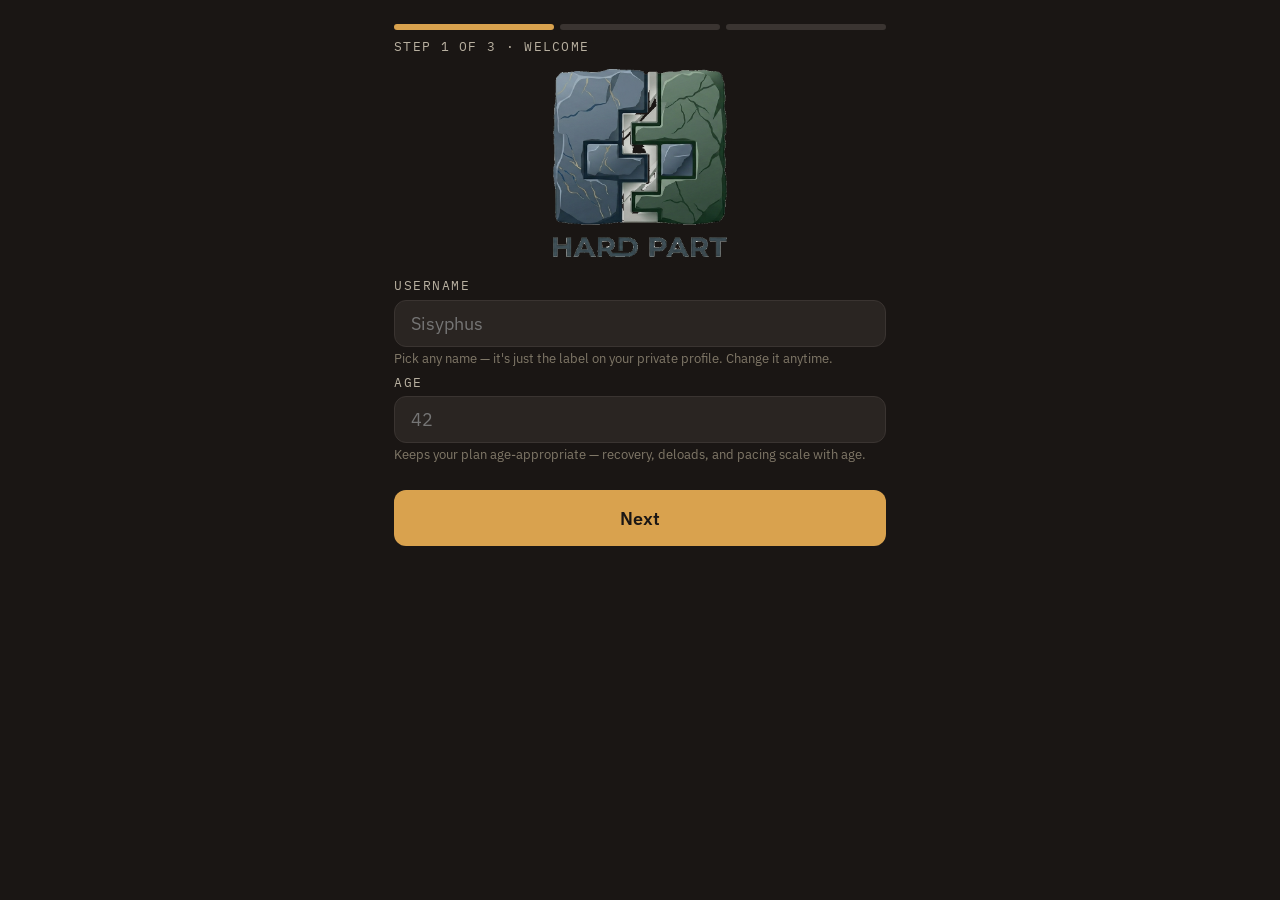
==== index.html @ 7af123f0 "Refactor to modules, rebrand to The Hard Part, zero-scroll setup REFACTOR: split the monolithic inde" ====
<!DOCTYPE html>
<html lang="en">
<head>
<meta charset="utf-8">
<meta name="viewport" content="width=device-width, initial-scale=1, viewport-fit=cover">
<meta name="theme-color" content="#1A1614">
<meta name="color-scheme" content="dark">
<title>The Hard Part</title>
<link rel="icon" href="icon.png">
<link rel="apple-touch-icon" href="icon.png">
<link rel="manifest" href="./manifest.json">
<link rel="preconnect" href="https://fonts.googleapis.com">
<link rel="preconnect" href="https://fonts.gstatic.com" crossorigin>
<link href="https://fonts.googleapis.com/css2?family=Fraunces:opsz,wght@9..144,400;9..144,700;9..144,900&family=IBM+Plex+Sans:wght@400;500;600;700&family=IBM+Plex+Mono:wght@400;500&display=swap" rel="stylesheet">
<link rel="stylesheet" href="css/base.css">
<link rel="stylesheet" href="css/components.css">
<link rel="stylesheet" href="css/figures.css">
<link rel="stylesheet" href="css/screens.css">
</head>
<body>

<div id="app">
  <!-- screens render here -->
</div>
<div id="toast" class="toast"></div>

<!-- App modules — loaded in dependency order (classic scripts share one global scope). -->
<script src="js/sprite.js"></script>
<script src="js/config.js"></script>
<script src="js/state.js"></script>
<script src="js/program.js"></script>
<script src="js/engine.js"></script>
<script src="js/storage.js"></script>
<script src="js/util.js"></script>
<script src="js/ui.js"></script>
<script src="js/screens.js"></script>
<script src="js/init.js"></script>

</body>
</html>
---- css/base.css ----
/* ---------- TOKENS ---------- */
:root {
  --ink: #1A1614;
  --surface: #211C19;
  --surface-1: #2A2522;
  --surface-2: #332D29;
  --paper: #E8E2D2;
  --paper-dim: #B8B0A0;
  --paper-low: #807868;
  --rule: #3A3431;
  --strength: #E26B5F;
  --cardio: #6A93C8;
  --mobility: #7BAE83;
  --milestone: #D9A24E;
  --tap-min: 48px;
  --pad: 24px;
  --shadow-card: 0 1px 0 rgba(255,255,255,0.02), 0 12px 32px rgba(0,0,0,0.32);
}

* { box-sizing: border-box; -webkit-tap-highlight-color: transparent; }
html, body { margin: 0; padding: 0; }
html { background: var(--ink); }
body {
  background: var(--ink);
  color: var(--paper);
  font-family: 'IBM Plex Sans', system-ui, -apple-system, sans-serif;
  font-size: 19px;
  line-height: 1.45;
  -webkit-font-smoothing: antialiased;
  text-rendering: optimizeLegibility;
  min-height: 100vh;
  min-height: 100dvh;
  overflow-x: hidden;
}

/* ---------- TYPE SCALE ---------- */
.serif { font-family: 'Fraunces', Georgia, serif; }
.mono  { font-family: 'IBM Plex Mono', ui-monospace, monospace; }
.display-l { font-family: 'Fraunces', serif; font-weight: 900; font-size: 53px; line-height: 1; letter-spacing: -0.02em; }
.display-m { font-family: 'Fraunces', serif; font-weight: 900; font-size: 38px; line-height: 1.05; letter-spacing: -0.015em; }
.display-s { font-family: 'Fraunces', serif; font-weight: 700; font-size: 29px; line-height: 1.1; letter-spacing: -0.01em; }
.headline  { font-family: 'Fraunces', serif; font-weight: 700; font-size: 24px; line-height: 1.15; }
.title     { font-weight: 600; font-size: 19px; line-height: 1.3; }
.title-sm  { font-weight: 500; font-size: 17px; line-height: 1.3; }
.body      { font-size: 18px; line-height: 1.5; color: var(--paper); }
.body-dim  { font-size: 17px; line-height: 1.45; color: var(--paper-dim); }
.label     { font-family: 'IBM Plex Mono', monospace; font-size: 13px; letter-spacing: 0.12em; text-transform: uppercase; color: var(--paper-dim); }
.label-sm  { font-family: 'IBM Plex Mono', monospace; font-size: 12px; letter-spacing: 0.1em; text-transform: uppercase; color: var(--paper-low); }
.metric    { font-family: 'IBM Plex Mono', monospace; font-size: 17px; color: var(--paper); }

/* ---------- LAYOUT ---------- */
#app {
  width: 100%;
  max-width: 540px;
  margin: 0 auto;
  min-height: 100vh;
  min-height: 100dvh;
  padding: 0;
  position: relative;
}
/* Bottom-nav clearance lives on nav screens only (border-box keeps the screen at exactly 100dvh,
   so screens that fit never produce a scrollbar). no-nav screens (setup) get no nav padding. */
.screen { padding: 56px var(--pad) calc(clamp(66px, 9.5vh, 96px) + env(safe-area-inset-bottom) + 16px); min-height: 100vh; min-height: 100dvh; }
.screen.no-nav { padding: 24px var(--pad) 16px; min-height: 100svh; }   /* svh ≤ viewport → setup never scrolls */
/* Setup content fits well within the viewport; hide the dvh-rounding filler so setup never shows a scrollbar. */
html:has(.screen.onb), body:has(.screen.onb) { overflow: hidden; }
.row { display: flex; align-items: center; }
.row.between { justify-content: space-between; }
.row.gap-8 { gap: 8px; }
.row.gap-12 { gap: 12px; }
.row.gap-16 { gap: 16px; }
.col { display: flex; flex-direction: column; }
.grow { flex: 1; }
.sp-4  { height: 4px; }
.sp-8  { height: 8px; }
.sp-12 { height: 12px; }
.sp-16 { height: 16px; }
.sp-20 { height: 20px; }
.sp-24 { height: 24px; }
.sp-32 { height: 32px; }
.sp-48 { height: 48px; }
.divider { height: 1px; background: var(--rule); margin: 16px 0; }
---- css/components.css ----
/* ---------- BUTTONS / CHIPS ---------- */
button, .btn {
  font-family: inherit;
  font-size: 18px;
  font-weight: 600;
  border: none;
  background: var(--milestone);
  color: var(--ink);
  height: 56px;
  min-width: 64px;
  border-radius: 12px;
  padding: 0 20px;
  cursor: pointer;
  -webkit-appearance: none;
  appearance: none;
  display: inline-flex;
  align-items: center;
  justify-content: center;
  gap: 8px;
  width: 100%;
  transition: background 120ms ease, transform 120ms ease;
}
button:disabled { opacity: 0.4; cursor: not-allowed; }
button:active:not(:disabled) { transform: scale(0.98); }
button.secondary { background: var(--surface-1); color: var(--paper); }
button.ghost { background: transparent; color: var(--paper); border: 1px solid var(--rule); }
button.danger { background: transparent; color: var(--strength); border: 1px solid var(--strength); }
button.compact { height: 44px; width: auto; padding: 0 16px; font-size: 17px; }
button.icon { width: 48px; height: 48px; padding: 0; background: transparent; color: var(--paper-dim); border-radius: 12px; }

.chip-row { display: flex; gap: 8px; flex-wrap: wrap; }
.chip {
  display: inline-flex; align-items: center; justify-content: center;
  height: 48px; padding: 0 18px;
  background: var(--surface-1); color: var(--paper-dim);
  border: 1px solid var(--rule); border-radius: 24px;
  font-size: 17px; font-weight: 500; cursor: pointer;
  flex: 1; min-width: 80px;
  transition: all 120ms ease;
}
.chip.active { background: var(--milestone); color: var(--ink); border-color: var(--milestone); font-weight: 600; }
.chip.yes.active { background: var(--mobility); border-color: var(--mobility); }
.chip.no.active  { background: var(--strength); border-color: var(--strength); color: var(--paper); }

/* ---------- FEEL GRID (daily check) ---------- */
.feel-grid {
  display: grid;
  grid-template-columns: repeat(5, 1fr);
  gap: 8px;
}
.feel {
  display: flex; flex-direction: column; align-items: center; justify-content: center;
  gap: 6px;
  min-height: 84px;
  padding: 12px 4px;
  background: var(--surface-1);
  border: 1px solid var(--rule);
  border-radius: 14px;
  color: var(--paper-dim);
  cursor: pointer;
  width: 100%;
  transition: all 120ms ease;
}
.feel .feel-face { font-size: 31px; line-height: 1; filter: grayscale(0.35); transition: filter 120ms ease; }
.feel .feel-label { font-family: 'IBM Plex Mono', monospace; font-size: 12px; letter-spacing: 0.04em; text-transform: uppercase; color: var(--paper-low); }
.feel.active { border-color: var(--milestone); background: var(--surface-2); color: var(--paper); }
.feel.active .feel-face { filter: grayscale(0); transform: scale(1.08); }
.feel.active .feel-label { color: var(--paper); }
/* tint the active label by readiness band */
.feel.feel-5.active .feel-label, .feel.feel-4.active .feel-label { color: var(--mobility); }
.feel.feel-3.active .feel-label { color: var(--milestone); }
.feel.feel-2.active .feel-label, .feel.feel-1.active .feel-label { color: var(--strength); }
.feel.feel-5.active { border-color: var(--mobility); }
.feel.feel-4.active { border-color: var(--mobility); }
.feel.feel-3.active { border-color: var(--milestone); }
.feel.feel-2.active { border-color: var(--strength); }
.feel.feel-1.active { border-color: var(--strength); }

.hurt-toggle {
  width: 100%;
  height: 52px;
  background: transparent;
  border: 1px solid var(--rule);
  border-radius: 12px;
  color: var(--paper-dim);
  font-size: 17px;
  font-weight: 500;
  cursor: pointer;
  transition: all 120ms ease;
}
.hurt-toggle.on {
  background: color-mix(in srgb, var(--strength) 16%, transparent);
  border-color: var(--strength);
  color: var(--strength);
  font-weight: 600;
}

/* ---------- CARDS ---------- */
.card {
  background: var(--surface);
  border-radius: 16px;
  padding: 18px 16px;
  border: 1px solid transparent;
}
.card.bordered { border-color: var(--rule); background: transparent; }
.card-block { display: grid; grid-template-columns: 4px 1fr; gap: 14px; align-items: stretch; }
.card-block .stripe { background: var(--paper-dim); border-radius: 2px; min-height: 100%; }
.card-block.mobility  .stripe { background: var(--mobility); }
.card-block.strength  .stripe { background: var(--strength); }
.card-block.cardio    .stripe { background: var(--cardio); }
.card-block.milestone .stripe { background: var(--milestone); }
.card-block.rest      .stripe { background: var(--paper-low); }
.card-block.mobility  .label  { color: var(--mobility); }
.card-block.strength  .label  { color: var(--strength); }
.card-block.cardio    .label  { color: var(--cardio); }
.card-block.milestone .label  { color: var(--milestone); }
.card-block.rest      .label  { color: var(--paper-low); }

.zone {
  display: grid; grid-template-columns: 88px 1fr; gap: 16px;
  padding: 18px 18px; border-radius: 14px; border: 1.5px solid;
  align-items: center;
}
.zone .score { font-family: 'Fraunces', serif; font-weight: 900; font-size: 38px; line-height: 1; }
.zone .label-line { font-family: 'IBM Plex Mono', monospace; font-size: 13px; letter-spacing: 0.14em; text-transform: uppercase; }
.zone.green  { border-color: var(--mobility);  background: color-mix(in srgb, var(--mobility) 12%, transparent); }
.zone.green  .score, .zone.green  .label-line { color: var(--mobility); }
.zone.yellow { border-color: var(--milestone); background: color-mix(in srgb, var(--milestone) 12%, transparent); }
.zone.yellow .score, .zone.yellow .label-line { color: var(--milestone); }
.zone.red    { border-color: var(--strength);  background: color-mix(in srgb, var(--strength) 12%, transparent); }
.zone.red    .score, .zone.red    .label-line { color: var(--strength); }

/* ---------- INPUTS ---------- */
.field {
  width: 100%;
  display: flex; flex-direction: column; gap: 6px;
  margin-bottom: 8px;
}
.field label { font-family: 'IBM Plex Mono', monospace; font-size: 13px; letter-spacing: 0.12em; text-transform: uppercase; color: var(--paper-dim); }
.field input[type=text], .field input[type=number], .field input[type=password], .field textarea {
  font-family: inherit; font-size: 19px;
  background: var(--surface-1);
  color: var(--paper);
  border: 1px solid var(--rule);
  border-radius: 12px;
  padding: 14px 16px;
  outline: none;
  width: 100%;
  -webkit-appearance: none;
  appearance: none;
}
.field input:focus, .field textarea:focus { border-color: var(--milestone); }
.field textarea { resize: vertical; min-height: 80px; }
.field .help { font-size: 14px; color: var(--paper-low); }

/* onboarding wizard progress */
.wiz-head { display: flex; flex-direction: column; gap: 8px; }
.wiz-bar { display: flex; gap: 6px; }
.wiz-seg { flex: 1; height: 6px; border-radius: 999px; background: var(--rule); transition: background 260ms ease; }
.wiz-seg.on { background: var(--milestone); }
.wiz-step { font-family: 'IBM Plex Mono', monospace; font-size: 13px; letter-spacing: 0.1em; text-transform: uppercase; color: var(--paper-dim); }
.adv { margin-top: 2px; }
.adv summary { cursor: pointer; color: var(--paper-dim); font-size: 14px; font-family: 'IBM Plex Mono', monospace; }
.plan-preview { background: color-mix(in srgb, var(--mobility) 12%, transparent); border: 1px solid var(--mobility); border-radius: 14px; padding: 12px 14px; margin-top: 10px; }
/* compact onboarding (.onb) so setup fits without scrolling */
.onb h1 { margin: 0; }
.onb .display-s { font-size: 26px; }
.onb .field { margin-bottom: 6px; gap: 4px; }
.onb .field input { padding: 11px 16px; font-size: 18px; }
.onb .field .help { font-size: 13px; line-height: 1.3; }
.onb .radio-card { padding: 10px 14px; margin-bottom: 7px; }
.onb .radio-card .body-dim { font-size: 13px; line-height: 1.35; }
.onb .plan-preview { padding: 10px 12px; margin-top: 8px; }
.crown { position: fixed; inset: 0; z-index: 200; display: flex; align-items: center; justify-content: center; text-align: center; padding: 24px; background: color-mix(in srgb, var(--ink) 88%, transparent); animation: fade-in 240ms ease; }

/* brand logo (homepage) */
.brand { display: flex; flex-direction: column; align-items: center; text-align: center; }
.brand-logo { width: auto; max-width: 80%; height: clamp(116px, 24vh, 188px); object-fit: contain; margin: 0 auto 4px; display: block; }

/* unit toggle + auto-conversion */
.unit-row { display: flex; align-items: center; justify-content: space-between; margin-bottom: 6px; }
.seg { display: inline-flex; border: 1px solid var(--rule); border-radius: 999px; overflow: hidden; }
.seg button { height: 30px; min-width: 0; width: auto; padding: 0 14px; background: transparent; color: var(--paper-dim); font-size: 13px; font-weight: 600; border: none; border-radius: 0; }
.seg button.on { background: var(--milestone); color: var(--ink); }
.conv-wrap { position: relative; display: flex; align-items: center; }
.conv-wrap input { padding-right: 96px; }
.conv { position: absolute; right: 16px; color: var(--paper-low); font-family: 'IBM Plex Mono', monospace; font-size: 14px; pointer-events: none; white-space: nowrap; }

/* radio cards */
.radio-card {
  background: var(--surface);
  border: 1px solid var(--rule);
  border-radius: 14px;
  padding: 14px 16px;
  cursor: pointer;
  margin-bottom: 8px;
  display: grid; grid-template-columns: 24px 1fr; gap: 14px; align-items: center;
  transition: border-color 120ms ease, background 120ms ease;
}
.radio-card.selected { border-color: var(--milestone); background: var(--surface-1); }
.radio-card .dot {
  width: 20px; height: 20px; border-radius: 50%;
  border: 2px solid var(--paper-dim); display: flex; align-items: center; justify-content: center;
}
.radio-card.selected .dot { border-color: var(--milestone); }
.radio-card.selected .dot::after { content: ''; width: 8px; height: 8px; border-radius: 50%; background: var(--milestone); }

/* slider */
.slider-row { padding: 10px 0; }
.slider-row .top { display: flex; align-items: center; justify-content: space-between; }
.slider-row .top .name { font-weight: 600; font-size: 19px; }
.slider-row .top .val  { font-family: 'Fraunces', serif; font-weight: 700; font-size: 26px; color: var(--milestone); }
.slider-row input[type=range] {
  -webkit-appearance: none; appearance: none;
  width: 100%; height: 48px;
  background: transparent; outline: none; cursor: pointer;
}
.slider-row input[type=range]::-webkit-slider-runnable-track {
  height: 4px; background: var(--rule); border-radius: 4px;
}
.slider-row input[type=range]::-moz-range-track {
  height: 4px; background: var(--rule); border-radius: 4px;
}
.slider-row input[type=range]::-webkit-slider-thumb {
  -webkit-appearance: none; appearance: none;
  width: 28px; height: 28px; border-radius: 50%;
  background: var(--milestone);
  margin-top: -12px;
  cursor: pointer;
  border: 4px solid var(--ink);
}
.slider-row input[type=range]::-moz-range-thumb {
  width: 28px; height: 28px; border-radius: 50%;
  background: var(--milestone);
  cursor: pointer;
  border: 4px solid var(--ink);
}
.slider-row .anchors { display: flex; justify-content: space-between; font-family: 'IBM Plex Mono', monospace; font-size: 12px; letter-spacing: 0.08em; color: var(--paper-low); text-transform: uppercase; margin-top: -8px; }

/* switch */
.switch-row {
  display: flex; align-items: center; justify-content: space-between;
  padding: 14px 0;
}
.switch-row .info .name { font-weight: 600; font-size: 19px; }
.switch-row .info .help { font-size: 16px; color: var(--paper-dim); margin-top: 2px; }
.switch {
  --w: 52px;
  --h: 30px;
  position: relative; display: inline-block; width: var(--w); height: var(--h);
  flex-shrink: 0;
}
.switch input { opacity: 0; width: 0; height: 0; }
.switch .slider {
  position: absolute; inset: 0; cursor: pointer; background: var(--surface-1);
  border: 1px solid var(--rule); border-radius: 999px; transition: 0.2s;
}
.switch .slider::before {
  position: absolute; content: ''; width: 22px; height: 22px; left: 3px; bottom: 3px;
  background: var(--paper-dim); border-radius: 50%; transition: 0.2s;
}
.switch input:checked + .slider { background: var(--mobility); border-color: var(--mobility); }
.switch input:checked + .slider::before { transform: translateX(22px); background: var(--ink); }

/* ---------- BOTTOM NAV ---------- */
.nav {
  position: fixed; bottom: 0; left: 0; right: 0;
  background: color-mix(in srgb, var(--surface) 96%, transparent);
  backdrop-filter: blur(14px); -webkit-backdrop-filter: blur(14px);
  border-top: 1px solid var(--rule);
  display: flex; align-items: stretch;
  z-index: 50;
  padding-bottom: env(safe-area-inset-bottom);
}
.nav .tab {
  flex: 1; height: clamp(66px, 9.5vh, 96px); display: flex; flex-direction: column; align-items: center; justify-content: center; gap: clamp(4px, 0.9vh, 8px);
  background: transparent; border: none; color: var(--paper-low); cursor: pointer;
  font-family: 'IBM Plex Mono', monospace; font-size: clamp(11px, calc(7px + 1.4vw), 15px); letter-spacing: 0.08em; text-transform: uppercase;
  width: auto; border-radius: 0;
}
.nav .tab.active { color: var(--milestone); }
.nav .tab svg { width: clamp(24px, calc(14px + 3.4vw), 34px); height: clamp(24px, calc(14px + 3.4vw), 34px); }

/* ---------- HEADER ---------- */
.screen-head { display: flex; justify-content: space-between; align-items: center; margin-bottom: 24px; }
.screen-head .crumb { font-family: 'IBM Plex Mono', monospace; font-size: 13px; letter-spacing: 0.12em; text-transform: uppercase; color: var(--paper-dim); }
.back-row { display: flex; align-items: center; gap: 8px; margin-left: -8px; margin-bottom: 12px; }
.back-row button { background: transparent; color: var(--paper-dim); height: 40px; width: auto; padding: 0 8px; font-size: 17px; gap: 4px; }
.back-row button:hover { color: var(--paper); }

/* ---------- TOAST ---------- */
.toast {
  position: fixed; bottom: 92px; left: 50%; transform: translateX(-50%);
  background: var(--surface-2); color: var(--paper); padding: 12px 18px;
  border-radius: 12px; font-size: 17px; border: 1px solid var(--rule);
  z-index: 100; box-shadow: var(--shadow-card);
  opacity: 0; transition: opacity 200ms ease;
  pointer-events: none; max-width: 360px;
  text-align: center;
}
.toast.show { opacity: 1; }
.toast.error { border-color: var(--strength); color: var(--strength); }
.toast.success { border-color: var(--mobility); color: var(--mobility); }
---- css/figures.css ----
/* ---------- LIBRARY / EXERCISE ---------- */
.lib-row {
  display: grid; grid-template-columns: 56px 1fr 16px;
  gap: 12px; align-items: center;
  padding: 10px;
  background: var(--surface);
  border-radius: 14px;
  border: 1px solid transparent;
  cursor: pointer;
  margin-bottom: 8px;
  text-align: left;
  width: 100%;
  height: auto;
  color: var(--paper);
  font-weight: 400;
}
.lib-row:hover { border-color: var(--rule); }
.lib-row .fig {
  width: 56px; height: 56px;
  background: var(--surface-1);
  border-radius: 10px;
  display: flex; align-items: center; justify-content: center;
}
.lib-row .fig svg { width: 44px; height: 44px; color: var(--paper); }
.lib-row .text { display: flex; flex-direction: column; }
.lib-row .text .name { font-size: 18px; font-weight: 600; color: var(--paper); }
.lib-row .text .rx { font-family: 'IBM Plex Mono', monospace; font-size: 13px; color: var(--paper-dim); margin-top: 2px; }
.lib-row .chev { color: var(--paper-low); }

.cat-header { font-family: 'IBM Plex Mono', monospace; font-size: 13px; letter-spacing: 0.14em; text-transform: uppercase; color: var(--milestone); margin-top: 16px; margin-bottom: 8px; padding-bottom: 6px; border-bottom: 1px solid var(--rule); }

/* exercise detail */
.fig-hero {
  background: var(--surface-1);
  border-radius: 18px;
  height: clamp(184px, 48vw, 240px);
  display: flex; align-items: center; justify-content: center;
  margin: 12px 0;
}
.fig-hero svg { height: 170px; width: 170px; color: var(--paper); }
.fig-hero .afig { width: clamp(150px, 42vw, 196px) !important; height: clamp(150px, 42vw, 196px) !important; }
.fig-hero .afig svg { width: 100% !important; height: 100% !important; }
.step-list { display: grid; grid-template-columns: 28px 1fr; gap: 8px 12px; }
.step-list .n { font-family: 'IBM Plex Mono', monospace; font-size: 13px; color: var(--paper-low); padding-top: 3px; }
.step-list .t { font-size: 17px; color: var(--paper); line-height: 1.5; padding-bottom: 6px; }

/* ---------- ANIMATED FIGURE ---------- */
.afig { position: relative; display: inline-block; color: var(--paper); line-height: 0; }
.afig svg { display: block; }
.afig svg.b, .afig svg.c { position: absolute; inset: 0; opacity: 0; }
@media (prefers-reduced-motion: no-preference) {
  .afig.anim svg.a { animation: afigA 1.9s ease-in-out infinite; }
  .afig.anim svg.b { animation: afigB 1.9s ease-in-out infinite; }
  /* 3-frame flip-book (walk/run): plays a→b→c then reverses (shared passing frame = clean gait) */
  .afig.anim3 svg.a { animation: afig3a 0.85s ease-in-out infinite alternate; }
  .afig.anim3 svg.b { animation: afig3b 0.85s ease-in-out infinite alternate; }
  .afig.anim3 svg.c { animation: afig3c 0.85s ease-in-out infinite alternate; }
}
@keyframes afigA { 0%,28% { opacity: 1; } 50%,78% { opacity: 0; } 100% { opacity: 1; } }
@keyframes afigB { 0%,28% { opacity: 0; } 50%,78% { opacity: 1; } 100% { opacity: 0; } }
@keyframes afig3a { 0% { opacity: 1; } 50%,100% { opacity: 0; } }
@keyframes afig3b { 0%,100% { opacity: 0; } 50% { opacity: 1; } }
@keyframes afig3c { 0%,50% { opacity: 0; } 100% { opacity: 1; } }
---- css/screens.css ----
/* ---------- TODAY: EXPANDABLE PRESCRIPTION ---------- */
.today-block { width: 100%; text-align: left; background: transparent; border: none; padding: 0; margin: 0; display: block; height: auto; color: var(--paper); cursor: pointer; }
.rx-head { display: grid; grid-template-columns: 1fr 20px; gap: 10px; align-items: center; }
.rx-chev { color: var(--paper-low); transition: transform 220ms ease; display: flex; align-items: center; justify-content: center; }
.today-block[aria-expanded="true"] .rx-chev { transform: rotate(90deg); }
.ex-panel { overflow: hidden; max-height: 0; opacity: 0; transition: max-height 340ms ease, opacity 240ms ease; }
.ex-panel.open { max-height: 4000px; opacity: 1; margin-top: 10px; }
.ex-grid { display: grid; grid-template-columns: repeat(auto-fill, minmax(228px, 1fr)); gap: 8px; }
.ex-card { display: grid; grid-template-columns: 46px 1fr 32px; gap: 10px; align-items: center; background: var(--surface); border: 1px solid var(--rule); border-radius: 14px; padding: 10px; }
.ex-card.done { opacity: 0.5; }
.ex-card .fig { width: 46px; height: 46px; background: var(--surface-1); border-radius: 10px; display: flex; align-items: center; justify-content: center; flex-shrink: 0; }
.ex-check { width: 30px; height: 30px; min-width: 0; padding: 0; border-radius: 50%; border: 2px solid var(--rule); background: var(--surface-1); color: transparent; display: flex; align-items: center; justify-content: center; cursor: pointer; align-self: center; }
.ex-check svg { width: 16px; height: 16px; }
.ex-card.done .ex-check { background: var(--mobility); border-color: var(--mobility); color: var(--ink); }
.ex-done-label { display: flex; align-items: center; gap: 6px; font-family: 'IBM Plex Mono', monospace; font-size: 12px; letter-spacing: 0.12em; text-transform: uppercase; color: var(--mobility); margin: 12px 0 6px; }
.ex-done-label svg { width: 14px; height: 14px; }
.markall { width: 100%; height: 44px; margin-top: 8px; background: var(--surface-1); color: var(--paper); border: 1px solid var(--rule); border-radius: 12px; font-size: 14px; font-weight: 600; }
.rx-count { font-family: 'IBM Plex Mono', monospace; font-size: 12px; color: var(--mobility); white-space: nowrap; }
/* body map (injury) */
.bodymap { width: clamp(150px, 48vw, 210px); height: auto; display: block; margin: 0 auto 12px; }
.bm-seg { fill: var(--surface-1); stroke: var(--paper-dim); stroke-width: 1; cursor: pointer; transition: fill 120ms ease; }
.bm-seg:hover { fill: var(--surface-2); }
.bm-seg.sel { fill: var(--strength); stroke: var(--strength); }
.bm-chips { display: flex; flex-wrap: wrap; gap: 6px; justify-content: center; }
.bm-chip { height: 38px; padding: 0 14px; min-width: 0; width: auto; border-radius: 20px; border: 1px solid var(--rule); background: var(--surface-1); color: var(--paper-dim); font-size: 14px; font-weight: 500; }
.bm-chip.sel { background: var(--strength); border-color: var(--strength); color: var(--paper); }
/* activity log */
.logrow { display: grid; grid-template-columns: 96px 1fr; gap: 10px; padding: 9px 0; border-bottom: 1px solid var(--rule); align-items: baseline; }
.logtime { font-family: 'IBM Plex Mono', monospace; font-size: 12px; color: var(--paper-low); }
.logbody { font-size: 14px; color: var(--paper); line-height: 1.45; }
.logtype { display: inline-block; font-family: 'IBM Plex Mono', monospace; font-size: 10px; letter-spacing: 0.08em; text-transform: uppercase; padding: 1px 6px; border-radius: 6px; margin-right: 8px; background: var(--surface-2); color: var(--paper-dim); }
.logtype.progress { color: var(--mobility); } .logtype.injury { color: var(--strength); } .logtype.layoff { color: var(--milestone); } .logtype.sync, .logtype.persona { color: var(--cardio); } .logtype.profile { color: var(--milestone); }
.ex-card .meta .name { font-size: 17px; font-weight: 600; color: var(--paper); }
.ex-card .meta .rx { font-family: 'IBM Plex Mono', monospace; font-size: 13px; color: var(--paper-dim); margin-top: 2px; }
.ex-card .meta .cue { font-size: 14px; color: var(--paper-dim); margin-top: 6px; line-height: 1.4; }
.ex-card .meta .more { display: inline-block; margin-top: 8px; font-family: 'IBM Plex Mono', monospace; font-size: 13px; font-weight: 500; color: var(--milestone); background: transparent; border: none; padding: 0; height: auto; min-width: 0; width: auto; cursor: pointer; }

/* ---------- CHART ---------- */
.chart {
  background: var(--surface);
  border-radius: 14px;
  padding: 16px;
  margin-bottom: 12px;
}
.chart .top { display: flex; justify-content: space-between; align-items: baseline; }
.chart canvas { width: 100%; height: 120px; display: block; margin-top: 8px; }
.chart .bottom { display: flex; justify-content: space-between; margin-top: 8px; font-family: 'IBM Plex Mono', monospace; font-size: 13px; color: var(--paper-dim); }
.chart .empty { display: flex; align-items: center; justify-content: center; height: 120px; color: var(--paper-low); font-size: 16px; }

/* status pip */
.sync {
  display: inline-flex; align-items: center; gap: 6px;
  font-family: 'IBM Plex Mono', monospace; font-size: 12px;
  color: var(--paper-low); letter-spacing: 0.08em; text-transform: uppercase;
}
.sync::before {
  content: ''; width: 6px; height: 6px; border-radius: 50%; background: var(--paper-low);
}
.sync.online::before { background: var(--mobility); }
.sync.offline::before { background: var(--milestone); }
.sync.error::before { background: var(--strength); }
.sync.syncing::before {
  background: var(--cardio);
  animation: pulse 1.4s infinite;
}
@keyframes pulse { 0%,100% { opacity: 1; } 50% { opacity: 0.3; } }

/* ---------- SCREEN MOTION ---------- */
.screen { animation: fade-in 180ms ease; }
@keyframes fade-in {
  from { opacity: 0; transform: translateY(4px); }
  to   { opacity: 1; transform: translateY(0); }
}

/* ---------- REDUCED MOTION ---------- */
@media (prefers-reduced-motion: reduce) {
  *, *::before, *::after {
    animation-duration: 0.001ms !important;
    animation-iteration-count: 1 !important;
    transition-duration: 0.001ms !important;
    scroll-behavior: auto !important;
  }
}

/* ---------- TOUCH / MOBILE ---------- */
button, .btn, .chip, .feel, .lib-row, .today-block, .radio-card, .nav .tab, .seg button, .more, .hurt-toggle, .icon, .switch {
  touch-action: manipulation;          /* no 300ms tap delay, no double-tap zoom */
  -webkit-user-select: none; user-select: none;
  -webkit-touch-callout: none;
}
.brand-logo { -webkit-user-drag: none; user-select: none; -webkit-touch-callout: none; }
html, body { overscroll-behavior-y: contain; }   /* no pull-to-refresh bounce in the PWA */
@media (max-width: 380px) {
  :root { --pad: 18px; }
  .screen { padding-top: 44px; }
}
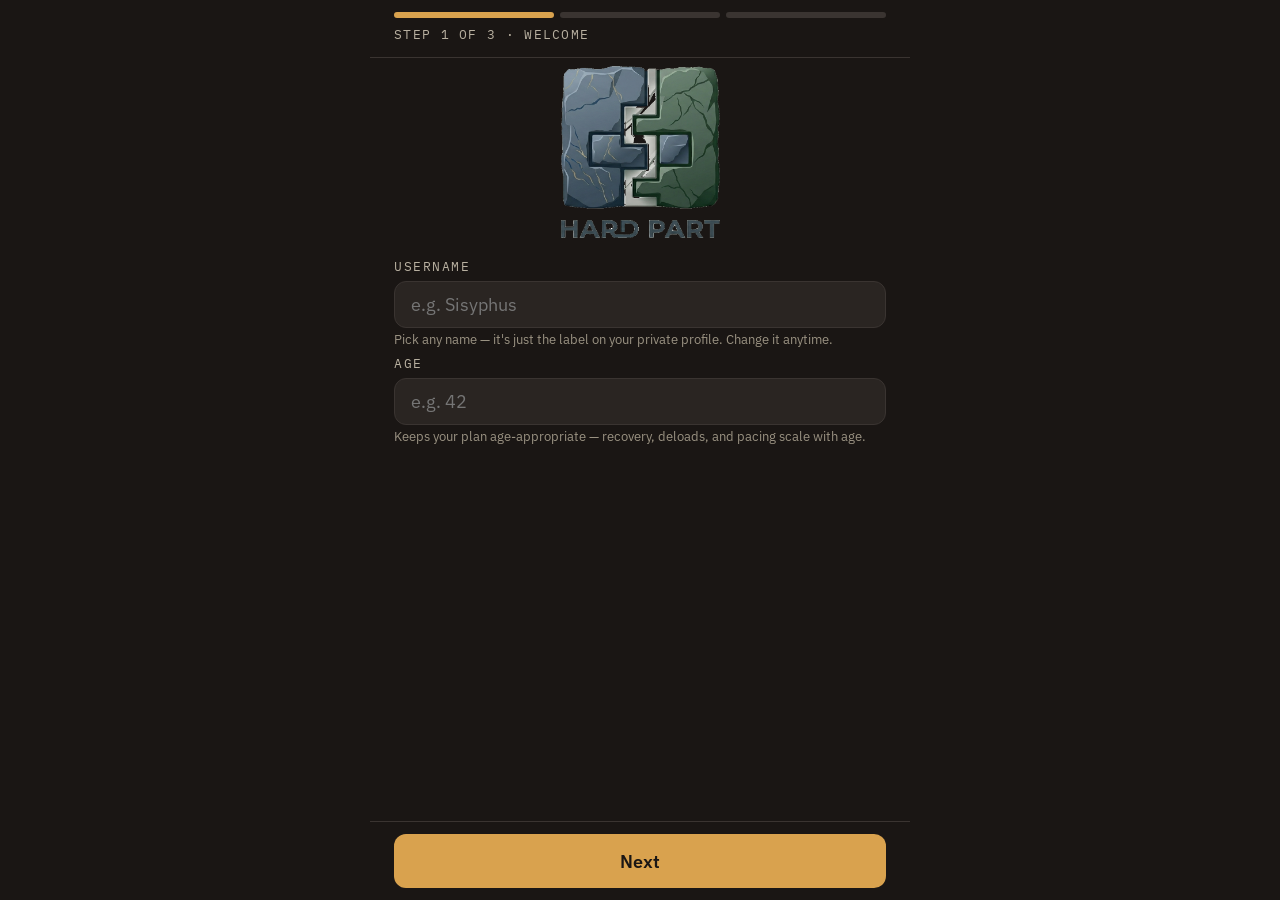
==== commit cdb26511: "Finish-out: data safety, accessibility, quick wins, uniform footer UNIFORM HEADER/FOOTER: nav + wiz-" ====
--- a/index.html
+++ b/index.html
@@ -22,7 +22,7 @@
 <div id="app">
   <!-- screens render here -->
 </div>
-<div id="toast" class="toast"></div>
+<div id="toast" class="toast" role="status" aria-live="polite"></div>
 
 <!-- App modules — loaded in dependency order (classic scripts share one global scope). -->
 <script src="js/sprite.js"></script>
--- a/css/base.css
+++ b/css/base.css
@@ -6,7 +6,7 @@
   --surface-2: #332D29;
   --paper: #E8E2D2;
   --paper-dim: #B8B0A0;
-  --paper-low: #807868;
+  --paper-low: #9A9282;
   --rule: #3A3431;
   --strength: #E26B5F;
   --cardio: #6A93C8;
@@ -20,6 +20,12 @@
 * { box-sizing: border-box; -webkit-tap-highlight-color: transparent; }
 html, body { margin: 0; padding: 0; }
 html { background: var(--ink); }
+/* Accessibility: a clear keyboard focus ring (WCAG 2.4.7) on every interactive element. */
+:focus-visible { outline: 3px solid var(--milestone); outline-offset: 2px; border-radius: 6px; }
+.bm-seg:focus-visible { outline-offset: 1px; }
+/* Hide the scrollbar chrome everywhere but keep scrolling functional (no visible bar; scroll when needed). */
+html { scrollbar-width: none; -ms-overflow-style: none; }
+html::-webkit-scrollbar { width: 0; height: 0; display: none; }
 body {
   background: var(--ink);
   color: var(--paper);
@@ -58,12 +64,38 @@
   padding: 0;
   position: relative;
 }
-/* Bottom-nav clearance lives on nav screens only (border-box keeps the screen at exactly 100dvh,
-   so screens that fit never produce a scrollbar). no-nav screens (setup) get no nav padding. */
-.screen { padding: 56px var(--pad) calc(clamp(66px, 9.5vh, 96px) + env(safe-area-inset-bottom) + 16px); min-height: 100vh; min-height: 100dvh; }
-.screen.no-nav { padding: 24px var(--pad) 16px; min-height: 100svh; }   /* svh ≤ viewport → setup never scrolls */
-/* Setup content fits well within the viewport; hide the dvh-rounding filler so setup never shows a scrollbar. */
-html:has(.screen.onb), body:has(.screen.onb) { overflow: hidden; }
+/* ---------- APP SHELL: frozen header (where you are) + scrolling main + frozen footer (nav/action) ---------- */
+.app-header {
+  position: fixed; top: 0; left: 0; right: 0; z-index: 40;
+  max-width: 540px; margin: 0 auto;
+  background: var(--ink);
+  border-bottom: 1px solid var(--rule);
+  padding-top: env(safe-area-inset-top);
+}
+.hd-inner { display: flex; align-items: center; gap: 10px; padding: 9px var(--pad); min-height: 54px; }
+.hd-journey { flex: 1; min-width: 0; width: auto; background: none; border: none; padding: 0; text-align: left; display: flex; flex-direction: column; gap: 1px; cursor: pointer; }
+.hd-phase { font-family: 'IBM Plex Mono', monospace; font-size: 12px; letter-spacing: 0.08em; text-transform: uppercase; color: var(--milestone); white-space: nowrap; overflow: hidden; text-overflow: ellipsis; }
+.hd-sub { font-size: 13px; color: var(--paper-dim); white-space: nowrap; overflow: hidden; text-overflow: ellipsis; }
+.hd-back { width: auto; flex: 0 0 auto; background: none; border: none; padding: 4px; color: var(--paper); display: flex; align-items: center; }
+.hd-title { flex: 1; min-width: 0; font-family: 'Fraunces', serif; font-weight: 700; font-size: 20px; white-space: nowrap; overflow: hidden; text-overflow: ellipsis; }
+.hd-gear { flex: 0 0 auto; }
+.app-header .sync { flex: 0 0 auto; }
+
+.app-main {
+  max-width: 540px; margin: 0 auto;
+  padding-top: calc(54px + env(safe-area-inset-top));
+  min-height: 100dvh;
+}
+.app-main.has-footer { padding-bottom: calc(clamp(66px, 9.5vh, 96px) + env(safe-area-inset-bottom) + 16px); }
+.app-main.no-header { padding-top: 0; }
+
+/* Screens are now plain padded containers inside the shell (the shell owns viewport height + chrome). */
+.screen { padding: 16px var(--pad) 8px; }
+.screen.no-nav { padding: 16px var(--pad) 8px; }
+
+/* Onboarding fills the space between the fixed header/footer and never scrolls (content fits). */
+.app-main.onb-main { min-height: 100svh; overflow: hidden; }
+.screen.onb { padding: 12px var(--pad) 8px; }
 .row { display: flex; align-items: center; }
 .row.between { justify-content: space-between; }
 .row.gap-8 { gap: 8px; }
--- a/css/components.css
+++ b/css/components.css
@@ -171,11 +171,25 @@
 .onb .radio-card { padding: 10px 14px; margin-bottom: 7px; }
 .onb .radio-card .body-dim { font-size: 13px; line-height: 1.35; }
 .onb .plan-preview { padding: 10px 12px; margin-top: 8px; }
+/* setup bottom bar — same fixed, blurred, top-bordered feel as the main app's bottom nav */
+.wiz-nav {
+  position: fixed; bottom: 0; left: 0; right: 0;
+  max-width: 540px; margin: 0 auto;
+  background: var(--ink);
+  border-top: 1px solid var(--rule);
+  z-index: 50;
+  display: flex; gap: 12px; align-items: center;
+  padding: 12px var(--pad) calc(12px + env(safe-area-inset-bottom));
+}
+.wiz-nav button { height: 54px; margin: 0; }
+.wiz-nav .onb-next { flex: 1; }
+.wiz-nav .onb-back { flex: 0 0 auto; width: auto; padding: 0 22px; }
+.screen.onb { padding-bottom: calc(92px + env(safe-area-inset-bottom)); }
 .crown { position: fixed; inset: 0; z-index: 200; display: flex; align-items: center; justify-content: center; text-align: center; padding: 24px; background: color-mix(in srgb, var(--ink) 88%, transparent); animation: fade-in 240ms ease; }
 
 /* brand logo (homepage) */
 .brand { display: flex; flex-direction: column; align-items: center; text-align: center; }
-.brand-logo { width: auto; max-width: 80%; height: clamp(116px, 24vh, 188px); object-fit: contain; margin: 0 auto 4px; display: block; }
+.brand-logo { width: auto; height: 172px; max-width: 88%; object-fit: contain; margin: 0 auto 4px; display: block; }
 
 /* unit toggle + auto-conversion */
 .unit-row { display: flex; align-items: center; justify-content: space-between; margin-bottom: 6px; }
@@ -265,8 +279,8 @@
 /* ---------- BOTTOM NAV ---------- */
 .nav {
   position: fixed; bottom: 0; left: 0; right: 0;
-  background: color-mix(in srgb, var(--surface) 96%, transparent);
-  backdrop-filter: blur(14px); -webkit-backdrop-filter: blur(14px);
+  max-width: 540px; margin: 0 auto;
+  background: var(--ink);
   border-top: 1px solid var(--rule);
   display: flex; align-items: stretch;
   z-index: 50;
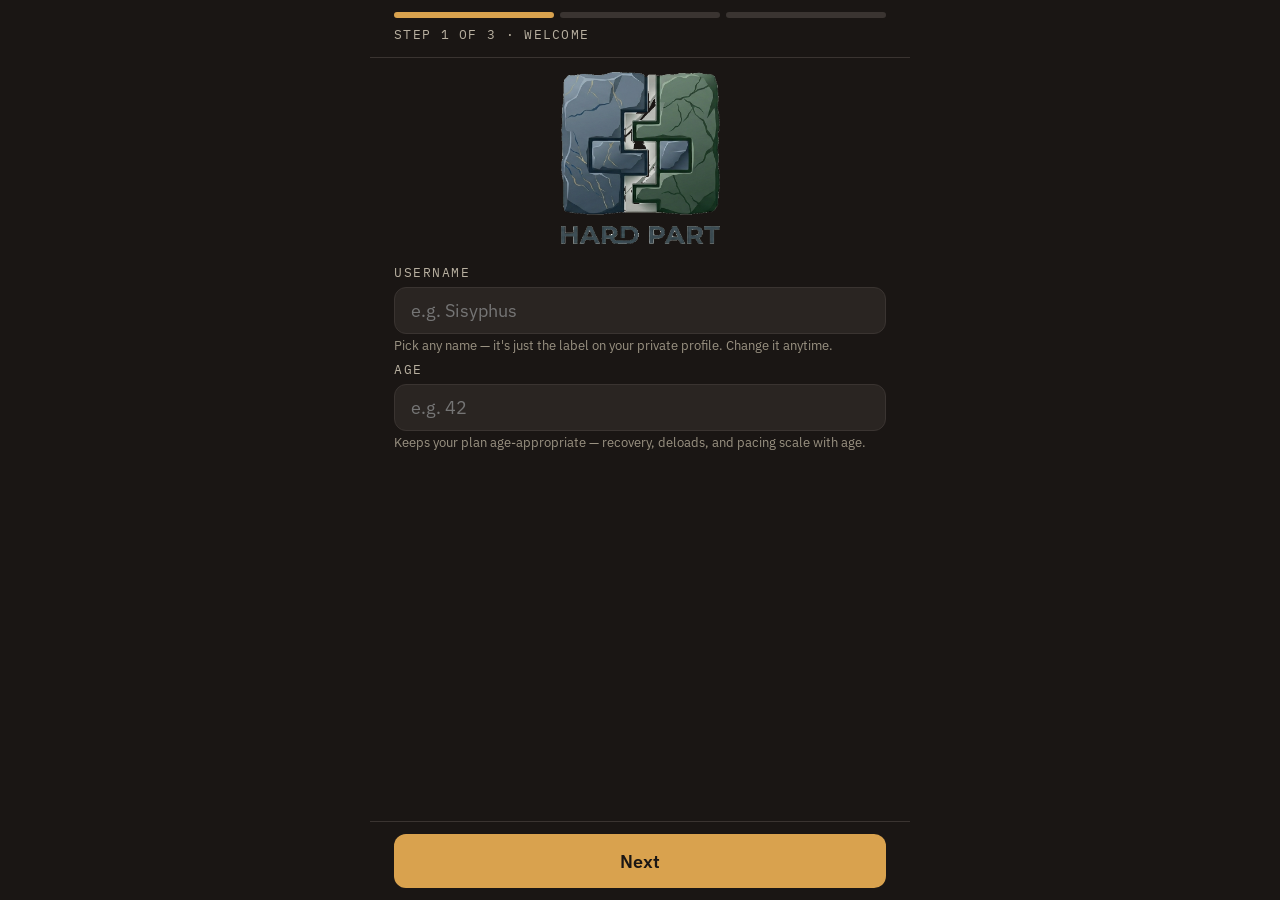
==== commit f286a087: "Add parametric stick-figure skeleton engine (js/figure.js) + remove unhelpful why sections - js/figu" ====
--- a/index.html
+++ b/index.html
@@ -29,6 +29,7 @@
 <script src="js/config.js"></script>
 <script src="js/state.js"></script>
 <script src="js/program.js"></script>
+<script src="js/figure.js"></script>
 <script src="js/engine.js"></script>
 <script src="js/storage.js"></script>
 <script src="js/util.js"></script>
--- a/css/base.css
+++ b/css/base.css
@@ -35,7 +35,7 @@
   -webkit-font-smoothing: antialiased;
   text-rendering: optimizeLegibility;
   min-height: 100vh;
-  min-height: 100dvh;
+  min-height: 100svh;
   overflow-x: hidden;
 }
 
@@ -60,7 +60,7 @@
   max-width: 540px;
   margin: 0 auto;
   min-height: 100vh;
-  min-height: 100dvh;
+  min-height: 100svh;
   padding: 0;
   position: relative;
 }
@@ -72,7 +72,7 @@
   border-bottom: 1px solid var(--rule);
   padding-top: env(safe-area-inset-top);
 }
-.hd-inner { display: flex; align-items: center; gap: 10px; padding: 9px var(--pad); min-height: 54px; }
+.hd-inner { display: flex; align-items: center; gap: 10px; padding: 8px var(--pad); min-height: 44px; }
 .hd-journey { flex: 1; min-width: 0; width: auto; background: none; border: none; padding: 0; text-align: left; display: flex; flex-direction: column; gap: 1px; cursor: pointer; }
 .hd-phase { font-family: 'IBM Plex Mono', monospace; font-size: 12px; letter-spacing: 0.08em; text-transform: uppercase; color: var(--milestone); white-space: nowrap; overflow: hidden; text-overflow: ellipsis; }
 .hd-sub { font-size: 13px; color: var(--paper-dim); white-space: nowrap; overflow: hidden; text-overflow: ellipsis; }
@@ -83,8 +83,8 @@
 
 .app-main {
   max-width: 540px; margin: 0 auto;
-  padding-top: calc(54px + env(safe-area-inset-top));
-  min-height: 100dvh;
+  padding-top: calc(60px + env(safe-area-inset-top));   /* clears the fixed single-line header so titles aren't clipped */
+  min-height: 100svh;   /* svh ≤ viewport: fits → no scroll; grows past it → scrolls (e.g. when 'why' expands) */
 }
 .app-main.has-footer { padding-bottom: calc(clamp(66px, 9.5vh, 96px) + env(safe-area-inset-bottom) + 16px); }
 .app-main.no-header { padding-top: 0; }
--- a/css/figures.css
+++ b/css/figures.css
@@ -33,12 +33,12 @@
 .fig-hero {
   background: var(--surface-1);
   border-radius: 18px;
-  height: clamp(184px, 48vw, 240px);
+  height: clamp(128px, 32vw, 164px);
   display: flex; align-items: center; justify-content: center;
-  margin: 12px 0;
+  margin: 8px 0;
 }
-.fig-hero svg { height: 170px; width: 170px; color: var(--paper); }
-.fig-hero .afig { width: clamp(150px, 42vw, 196px) !important; height: clamp(150px, 42vw, 196px) !important; }
+.fig-hero svg { height: 120px; width: 120px; color: var(--paper); }
+.fig-hero .afig { width: clamp(104px, 28vw, 140px) !important; height: clamp(104px, 28vw, 140px) !important; }
 .fig-hero .afig svg { width: 100% !important; height: 100% !important; }
 .step-list { display: grid; grid-template-columns: 28px 1fr; gap: 8px 12px; }
 .step-list .n { font-family: 'IBM Plex Mono', monospace; font-size: 13px; color: var(--paper-low); padding-top: 3px; }
@@ -47,18 +47,27 @@
 /* ---------- ANIMATED FIGURE ---------- */
 .afig { position: relative; display: inline-block; color: var(--paper); line-height: 0; }
 .afig svg { display: block; }
-.afig svg.b, .afig svg.c { position: absolute; inset: 0; opacity: 0; }
+.afig svg.b, .afig svg.c, .afig svg.d { position: absolute; inset: 0; opacity: 0; }
 @media (prefers-reduced-motion: no-preference) {
   .afig.anim svg.a { animation: afigA 1.9s ease-in-out infinite; }
   .afig.anim svg.b { animation: afigB 1.9s ease-in-out infinite; }
-  /* 3-frame flip-book (walk/run): plays a→b→c then reverses (shared passing frame = clean gait) */
+  /* 3-frame flip-book: plays a→b→c then reverses (shared passing frame = clean gait) */
   .afig.anim3 svg.a { animation: afig3a 0.85s ease-in-out infinite alternate; }
   .afig.anim3 svg.b { animation: afig3b 0.85s ease-in-out infinite alternate; }
   .afig.anim3 svg.c { animation: afig3c 0.85s ease-in-out infinite alternate; }
+  /* 4-frame gait cycle (walk/run): crisp flip-book a→b→c→d looping (full stride) */
+  .afig.anim4 svg.a { animation: afig4a 0.72s steps(1,end) infinite; }
+  .afig.anim4 svg.b { animation: afig4b 0.72s steps(1,end) infinite; }
+  .afig.anim4 svg.c { animation: afig4c 0.72s steps(1,end) infinite; }
+  .afig.anim4 svg.d { animation: afig4d 0.72s steps(1,end) infinite; }
 }
 @keyframes afigA { 0%,28% { opacity: 1; } 50%,78% { opacity: 0; } 100% { opacity: 1; } }
 @keyframes afigB { 0%,28% { opacity: 0; } 50%,78% { opacity: 1; } 100% { opacity: 0; } }
 @keyframes afig3a { 0% { opacity: 1; } 50%,100% { opacity: 0; } }
 @keyframes afig3b { 0%,100% { opacity: 0; } 50% { opacity: 1; } }
 @keyframes afig3c { 0%,50% { opacity: 0; } 100% { opacity: 1; } }
+@keyframes afig4a { 0% { opacity: 1; } 25% { opacity: 0; } }
+@keyframes afig4b { 0% { opacity: 0; } 25% { opacity: 1; } 50% { opacity: 0; } }
+@keyframes afig4c { 0% { opacity: 0; } 50% { opacity: 1; } 75% { opacity: 0; } }
+@keyframes afig4d { 0% { opacity: 0; } 75% { opacity: 1; } }
 
--- a/css/screens.css
+++ b/css/screens.css
@@ -17,7 +17,7 @@
 .markall { width: 100%; height: 44px; margin-top: 8px; background: var(--surface-1); color: var(--paper); border: 1px solid var(--rule); border-radius: 12px; font-size: 14px; font-weight: 600; }
 .rx-count { font-family: 'IBM Plex Mono', monospace; font-size: 12px; color: var(--mobility); white-space: nowrap; }
 /* body map (injury) */
-.bodymap { width: clamp(150px, 48vw, 210px); height: auto; display: block; margin: 0 auto 12px; }
+.bodymap { width: auto; height: clamp(300px, 54vh, 470px); max-width: 100%; display: block; margin: 0 auto 8px; }
 .bm-seg { fill: var(--surface-1); stroke: var(--paper-dim); stroke-width: 1; cursor: pointer; transition: fill 120ms ease; }
 .bm-seg:hover { fill: var(--surface-2); }
 .bm-seg.sel { fill: var(--strength); stroke: var(--strength); }
@@ -92,5 +92,38 @@
 html, body { overscroll-behavior-y: contain; }   /* no pull-to-refresh bounce in the PWA */
 @media (max-width: 380px) {
   :root { --pad: 18px; }
-  .screen { padding-top: 44px; }
 }
+
+/* ---------- TODAY: compact layout (button above the fold on phones) ---------- */
+.today-focus { font-family: 'Fraunces', serif; font-weight: 700; font-size: 21px; line-height: 1.15; color: var(--mobility); }
+.goal-row { display: flex; gap: 10px; align-items: stretch; }
+.goal-vert { flex: 0 0 auto; writing-mode: vertical-rl; transform: rotate(180deg); font-family: 'IBM Plex Mono', monospace; font-size: 11px; letter-spacing: 0.14em; text-transform: uppercase; color: var(--paper-dim); text-align: center; padding: 2px 0; }
+.goal-blocks { flex: 1; min-width: 0; }
+.today-head { display: flex; align-items: flex-start; justify-content: space-between; gap: 10px; }
+.today-head .today-focus { flex: 1; min-width: 0; }
+.why-btn { flex: 0 0 auto; width: auto; background: none; border: none; padding: 4px 4px 4px 8px; margin-top: 2px; color: var(--paper-dim); display: inline-flex; flex-direction: column; align-items: center; gap: 2px; }
+.why-lbl { font-family: 'IBM Plex Mono', monospace; font-size: 9.5px; letter-spacing: 0.08em; text-transform: uppercase; color: var(--paper-dim); white-space: nowrap; }
+.why-btn-row { width: auto; background: none; border: 1px solid var(--rule); border-radius: 12px; color: var(--paper-dim); display: inline-flex; align-items: center; gap: 8px; padding: 8px 14px; font-size: 14px; }
+
+/* ---------- INTERACTION FEEDBACK: hover (pointer) + press (all) ---------- */
+button, .chip, .feel, .lib-row, .today-block, .radio-card, .nav .tab, .seg button, .more, .hurt-toggle, .bm-chip, .ex-check, .hd-journey, .hd-gear, .hd-back {
+  transition: transform 90ms ease, filter 140ms ease, background 140ms ease, border-color 140ms ease;
+}
+@media (hover: hover) {
+  button:hover, .chip:hover, .feel:hover, .lib-row:hover, .today-block:hover, .radio-card:hover, .seg button:hover, .more:hover, .hurt-toggle:hover, .nav .tab:hover, .bm-chip:hover, .ex-check:hover, .hd-journey:hover, .hd-gear:hover, .hd-back:hover { filter: brightness(1.14); cursor: pointer; }
+  .bm-seg:hover { fill-opacity: 0.82; cursor: pointer; }
+}
+button:active, .chip:active, .feel:active, .lib-row:active, .today-block:active, .radio-card:active, .seg button:active, .more:active, .hurt-toggle:active, .nav .tab:active, .bm-chip:active, .ex-check:active { transform: scale(0.97); filter: brightness(0.93); }
+.bm-seg:active { fill-opacity: 0.65; }
+/* Whole exercise card is tappable → full steps (the check button stops propagation). */
+.ex-card { cursor: pointer; transition: filter 140ms ease, transform 90ms ease; }
+@media (hover: hover) { .ex-card:hover { filter: brightness(1.1); } }
+.ex-card:active { transform: scale(0.985); }
+.ex-card .more { display: block; margin-top: 4px; background: none; border: none; padding: 0; color: var(--milestone); font-size: 13px; }
+.chk-min { width: auto; background: var(--surface-1); border: 1px solid var(--rule); border-radius: 12px; padding: 8px 14px; color: var(--paper-dim); font-size: 14px; display: inline-flex; align-items: center; gap: 8px; }
+.chk-min .more { color: var(--milestone); font-size: 13px; }
+.stat-cols { display: grid; grid-template-columns: 1fr 1fr; gap: 18px; }
+.stat-cols .row.between { margin: 3px 0; }
+
+/* ---------- SETUP: never scroll when the content fits ---------- */
+html:has(.app-main.onb-main), body:has(.app-main.onb-main) { overflow: hidden; }
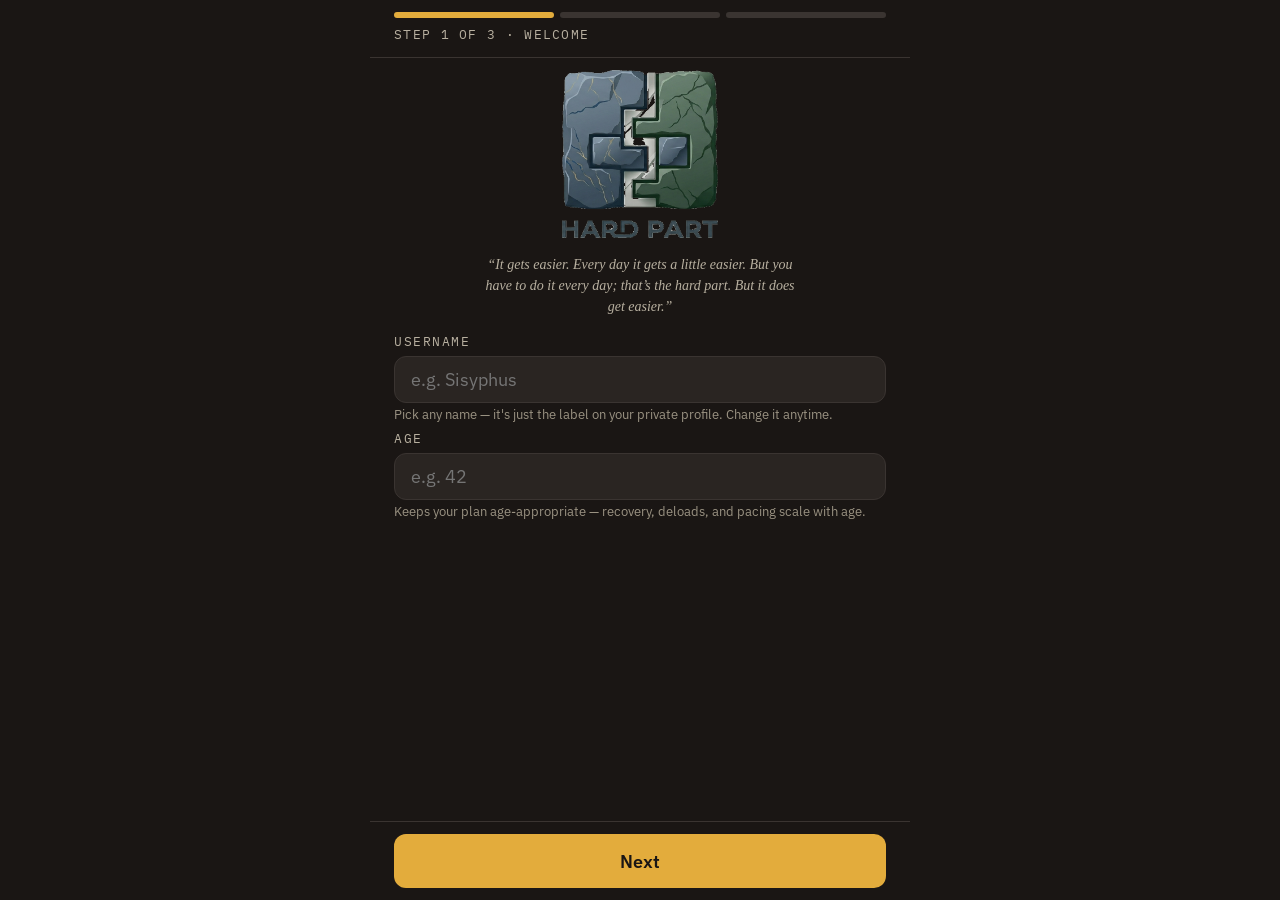
==== commit efb4728b: "Logo, capstone reconcile, RIR double-progression, figure animation editor - Welcome: full uncropped " ====
--- a/index.html
+++ b/index.html
@@ -29,6 +29,7 @@
 <script src="js/config.js"></script>
 <script src="js/state.js"></script>
 <script src="js/program.js"></script>
+<script src="js/figure-poses.js"></script>
 <script src="js/figure.js"></script>
 <script src="js/engine.js"></script>
 <script src="js/storage.js"></script>
--- a/css/base.css
+++ b/css/base.css
@@ -8,10 +8,14 @@
   --paper-dim: #B8B0A0;
   --paper-low: #9A9282;
   --rule: #3A3431;
-  --strength: #E26B5F;
-  --cardio: #6A93C8;
-  --mobility: #7BAE83;
-  --milestone: #D9A24E;
+  /* Semantic colors, tuned for red-green color-blindness: separated by LIGHTNESS as well as
+     hue (red darkest → blue → green/gold lightest), so they survive deuteranopia/protanopia
+     and greyscale while keeping the warm ink/paper/gold feel. */
+  --strength: #CE4F38;   /* red  (Rest / missed / injury) — warmer + darker, anchors the low end */
+  --cardio: #5B86C4;     /* blue (Repeat) — slightly deeper */
+  --mobility: #92C285;   /* green (Progress / done) — same sage hue, lighter so it clears red */
+  --milestone: #E3AC3C;  /* gold (brand / Modify / partial) — a touch lighter to clear red under CVD */
+  --brand-blue: #7C9AB8; /* the "HARD" blue-stone of the logo, lightened for legible title text */
   --tap-min: 48px;
   --pad: 24px;
   --shadow-card: 0 1px 0 rgba(255,255,255,0.02), 0 12px 32px rgba(0,0,0,0.32);
@@ -74,12 +78,17 @@
 }
 .hd-inner { display: flex; align-items: center; gap: 10px; padding: 8px var(--pad); min-height: 44px; }
 .hd-journey { flex: 1; min-width: 0; width: auto; background: none; border: none; padding: 0; text-align: left; display: flex; flex-direction: column; gap: 1px; cursor: pointer; }
-.hd-phase { font-family: 'IBM Plex Mono', monospace; font-size: 12px; letter-spacing: 0.08em; text-transform: uppercase; color: var(--milestone); white-space: nowrap; overflow: hidden; text-overflow: ellipsis; }
+/* Wraps to a second line on narrow phones instead of clipping with an ellipsis (the header row has the height for it). */
+.hd-phase { font-family: 'IBM Plex Mono', monospace; font-size: 12px; letter-spacing: 0.08em; text-transform: uppercase; color: var(--milestone); line-height: 1.25; }
+@media (max-width: 400px) { .hd-phase { font-size: 11px; letter-spacing: 0.04em; } }
 .hd-sub { font-size: 13px; color: var(--paper-dim); white-space: nowrap; overflow: hidden; text-overflow: ellipsis; }
 .hd-back { width: auto; flex: 0 0 auto; background: none; border: none; padding: 4px; color: var(--paper); display: flex; align-items: center; }
 .hd-title { flex: 1; min-width: 0; font-family: 'Fraunces', serif; font-weight: 700; font-size: 20px; white-space: nowrap; overflow: hidden; text-overflow: ellipsis; }
 .hd-gear { flex: 0 0 auto; }
 .app-header .sync { flex: 0 0 auto; }
+/* Brand emblem (logo with the "HARD PART" text cropped off) — a home/login button in the header. */
+.hd-home { flex: 0 0 auto; width: auto; background: none; border: none; padding: 0; display: flex; align-items: center; cursor: pointer; }
+.hd-emblem { width: 30px; height: 27px; object-fit: cover; object-position: top center; display: block; }
 
 .app-main {
   max-width: 540px; margin: 0 auto;
--- a/css/components.css
+++ b/css/components.css
@@ -190,6 +190,10 @@
 /* brand logo (homepage) */
 .brand { display: flex; flex-direction: column; align-items: center; text-align: center; }
 .brand-logo { width: auto; height: 172px; max-width: 88%; object-fit: contain; margin: 0 auto 4px; display: block; }
+/* Welcome branding: the full uncropped logo WITH its baked-in "HARD PART" text (no separate wordmark). */
+.brand-full { width: auto; max-width: 88%; height: clamp(120px, 34vw, 168px); object-fit: contain; display: block; margin: 0 auto 4px; -webkit-user-drag: none; user-select: none; }
+/* Minis (header/capstone) stay cropped to the emblem (top ~83%) — no "HARD PART" text. */
+.brand-emblem { width: clamp(120px, 40vw, 168px); height: clamp(108px, 36vw, 151px); object-fit: cover; object-position: top center; display: block; margin: 0 auto; -webkit-user-drag: none; user-select: none; }
 
 /* unit toggle + auto-conversion */
 .unit-row { display: flex; align-items: center; justify-content: space-between; margin-bottom: 6px; }
--- a/css/figures.css
+++ b/css/figures.css
@@ -1,6 +1,6 @@
 /* ---------- LIBRARY / EXERCISE ---------- */
 .lib-row {
-  display: grid; grid-template-columns: 56px 1fr 16px;
+  display: grid; grid-template-columns: 92px 1fr 16px;
   gap: 12px; align-items: center;
   padding: 10px;
   background: var(--surface);
@@ -16,12 +16,12 @@
 }
 .lib-row:hover { border-color: var(--rule); }
 .lib-row .fig {
-  width: 56px; height: 56px;
+  width: 92px; height: 92px;
   background: var(--surface-1);
-  border-radius: 10px;
+  border-radius: 12px;
   display: flex; align-items: center; justify-content: center;
 }
-.lib-row .fig svg { width: 44px; height: 44px; color: var(--paper); }
+.lib-row .fig svg { width: 84px; height: 84px; color: var(--paper); }
 .lib-row .text { display: flex; flex-direction: column; }
 .lib-row .text .name { font-size: 18px; font-weight: 600; color: var(--paper); }
 .lib-row .text .rx { font-family: 'IBM Plex Mono', monospace; font-size: 13px; color: var(--paper-dim); margin-top: 2px; }
@@ -33,12 +33,12 @@
 .fig-hero {
   background: var(--surface-1);
   border-radius: 18px;
-  height: clamp(128px, 32vw, 164px);
+  height: clamp(208px, 56vw, 300px);
   display: flex; align-items: center; justify-content: center;
   margin: 8px 0;
 }
-.fig-hero svg { height: 120px; width: 120px; color: var(--paper); }
-.fig-hero .afig { width: clamp(104px, 28vw, 140px) !important; height: clamp(104px, 28vw, 140px) !important; }
+.fig-hero svg { height: 100%; width: 100%; color: var(--paper); }
+.fig-hero .afig { width: clamp(192px, 52vw, 280px) !important; height: clamp(192px, 52vw, 280px) !important; }
 .fig-hero .afig svg { width: 100% !important; height: 100% !important; }
 .step-list { display: grid; grid-template-columns: 28px 1fr; gap: 8px 12px; }
 .step-list .n { font-family: 'IBM Plex Mono', monospace; font-size: 13px; color: var(--paper-low); padding-top: 3px; }
--- a/css/screens.css
+++ b/css/screens.css
@@ -5,10 +5,10 @@
 .today-block[aria-expanded="true"] .rx-chev { transform: rotate(90deg); }
 .ex-panel { overflow: hidden; max-height: 0; opacity: 0; transition: max-height 340ms ease, opacity 240ms ease; }
 .ex-panel.open { max-height: 4000px; opacity: 1; margin-top: 10px; }
-.ex-grid { display: grid; grid-template-columns: repeat(auto-fill, minmax(228px, 1fr)); gap: 8px; }
-.ex-card { display: grid; grid-template-columns: 46px 1fr 32px; gap: 10px; align-items: center; background: var(--surface); border: 1px solid var(--rule); border-radius: 14px; padding: 10px; }
+.ex-grid { display: grid; grid-template-columns: repeat(auto-fill, minmax(252px, 1fr)); gap: 8px; }
+.ex-card { display: grid; grid-template-columns: 76px 1fr 32px; gap: 10px; align-items: center; background: var(--surface); border: 1px solid var(--rule); border-radius: 14px; padding: 10px; }
 .ex-card.done { opacity: 0.5; }
-.ex-card .fig { width: 46px; height: 46px; background: var(--surface-1); border-radius: 10px; display: flex; align-items: center; justify-content: center; flex-shrink: 0; }
+.ex-card .fig { width: 76px; height: 76px; background: var(--surface-1); border-radius: 12px; display: flex; align-items: center; justify-content: center; flex-shrink: 0; }
 .ex-check { width: 30px; height: 30px; min-width: 0; padding: 0; border-radius: 50%; border: 2px solid var(--rule); background: var(--surface-1); color: transparent; display: flex; align-items: center; justify-content: center; cursor: pointer; align-self: center; }
 .ex-check svg { width: 16px; height: 16px; }
 .ex-card.done .ex-check { background: var(--mobility); border-color: var(--mobility); color: var(--ink); }
@@ -20,7 +20,10 @@
 .bodymap { width: auto; height: clamp(300px, 54vh, 470px); max-width: 100%; display: block; margin: 0 auto 8px; }
 .bm-seg { fill: var(--surface-1); stroke: var(--paper-dim); stroke-width: 1; cursor: pointer; transition: fill 120ms ease; }
 .bm-seg:hover { fill: var(--surface-2); }
-.bm-seg.sel { fill: var(--strength); stroke: var(--strength); }
+.bm-seg.sel { fill: var(--strength); stroke: var(--paper); stroke-width: 2; }   /* bright outline = non-color cue (CVD) */
+/* inline redundant-encoding glyphs sit on the text baseline */
+.chip svg, .row.between .body-dim svg { vertical-align: -2px; }
+.chip svg { margin-right: 2px; }
 .bm-chips { display: flex; flex-wrap: wrap; gap: 6px; justify-content: center; }
 .bm-chip { height: 38px; padding: 0 14px; min-width: 0; width: auto; border-radius: 20px; border: 1px solid var(--rule); background: var(--surface-1); color: var(--paper-dim); font-size: 14px; font-weight: 500; }
 .bm-chip.sel { background: var(--strength); border-color: var(--strength); color: var(--paper); }
@@ -34,6 +37,18 @@
 .ex-card .meta .rx { font-family: 'IBM Plex Mono', monospace; font-size: 13px; color: var(--paper-dim); margin-top: 2px; }
 .ex-card .meta .cue { font-size: 14px; color: var(--paper-dim); margin-top: 6px; line-height: 1.4; }
 .ex-card .meta .more { display: inline-block; margin-top: 8px; font-family: 'IBM Plex Mono', monospace; font-size: 13px; font-weight: 500; color: var(--milestone); background: transparent; border: none; padding: 0; height: auto; min-width: 0; width: auto; cursor: pointer; }
+
+/* ---------- RIR DOUBLE-PROGRESSION ---------- */
+/* Today: a subtle grouped block of compact per-lift prescriptions, sitting above the exercise grid. */
+.lift-strip { background: var(--surface-1); border: 1px solid var(--rule); border-radius: 12px; padding: 8px 12px; margin-bottom: 10px; }
+.lift-line { display: flex; align-items: baseline; justify-content: space-between; gap: 12px; padding: 5px 0; border-bottom: 1px solid var(--rule); }
+.lift-line:last-child { border-bottom: none; }
+.lift-name { font-size: 15px; font-weight: 600; color: var(--paper); flex: 0 1 auto; min-width: 0; }
+.lift-rx { font-family: 'IBM Plex Mono', monospace; font-size: 12px; color: var(--paper-dim); text-align: right; flex: 1 1 auto; }
+/* Exercise detail: the ± load control (loaded lifts). Tidy tap targets around a readable centered value. */
+.lift-set { display: inline-flex; align-items: stretch; gap: 8px; }
+.lift-step { width: 40px; height: 40px; min-width: 0; padding: 0; flex: 0 0 auto; border-radius: 10px; background: var(--surface-1); color: var(--paper); border: 1px solid var(--rule); font-family: 'Fraunces', serif; font-size: 22px; font-weight: 700; line-height: 1; }
+.lift-val { display: inline-flex; align-items: center; justify-content: center; min-width: 96px; padding: 0 14px; border-radius: 10px; background: var(--surface-2); border: 1px solid var(--rule); font-family: 'IBM Plex Mono', monospace; font-size: 17px; font-weight: 600; color: var(--paper); text-align: center; }
 
 /* ---------- CHART ---------- */
 .chart {
@@ -97,7 +112,8 @@
 /* ---------- TODAY: compact layout (button above the fold on phones) ---------- */
 .today-focus { font-family: 'Fraunces', serif; font-weight: 700; font-size: 21px; line-height: 1.15; color: var(--mobility); }
 .goal-row { display: flex; gap: 10px; align-items: stretch; }
-.goal-vert { flex: 0 0 auto; writing-mode: vertical-rl; transform: rotate(180deg); font-family: 'IBM Plex Mono', monospace; font-size: 11px; letter-spacing: 0.14em; text-transform: uppercase; color: var(--paper-dim); text-align: center; padding: 2px 0; }
+/* Sticky so "Today's goal · X/N" stays visible at the top while you scroll an expanded list. */
+.goal-vert { flex: 0 0 auto; position: sticky; top: calc(62px + env(safe-area-inset-top)); align-self: flex-start; z-index: 5; writing-mode: vertical-rl; transform: rotate(180deg); font-family: 'IBM Plex Mono', monospace; font-size: 11px; letter-spacing: 0.14em; text-transform: uppercase; color: var(--paper-dim); text-align: center; padding: 2px 0; max-height: calc(100svh - 140px); }
 .goal-blocks { flex: 1; min-width: 0; }
 .today-head { display: flex; align-items: flex-start; justify-content: space-between; gap: 10px; }
 .today-head .today-focus { flex: 1; min-width: 0; }
@@ -125,5 +141,25 @@
 .stat-cols { display: grid; grid-template-columns: 1fr 1fr; gap: 18px; }
 .stat-cols .row.between { margin: 3px 0; }
 
+/* ---------- WELCOME: motivational quote under the logo ---------- */
+.hp-quote { text-align: center; font-family: 'Fraunces', serif; font-style: italic; color: var(--paper-dim); font-size: 14px; line-height: 1.5; max-width: 320px; margin: 12px auto 0; }
+
+/* ---------- CAPSTONE CELEBRATION ---------- */
+.cap-screen { text-align: center; padding-top: 16px; }
+.cap-screen .brand { margin-bottom: 4px; }
+.cap-screen .brand-emblem { width: clamp(92px, 28vw, 124px); height: clamp(83px, 25vw, 112px); }
+.cap-title { color: var(--brand-blue); margin: 0; }
+.cap-screen .card-block { text-align: left; }
+.cap-confetti { display: flex; justify-content: center; gap: 10px; font-size: 24px; margin-bottom: 10px; }
+.cap-confetti span { animation: cap-pop 1.5s ease-in-out infinite; }
+.cap-confetti span:nth-child(3n+1) { color: var(--milestone); }
+.cap-confetti span:nth-child(3n+2) { color: var(--mobility); }
+.cap-confetti span:nth-child(3n)   { color: var(--cardio); }
+.cap-confetti span:nth-child(2){animation-delay:.12s} .cap-confetti span:nth-child(3){animation-delay:.24s}
+.cap-confetti span:nth-child(4){animation-delay:.36s} .cap-confetti span:nth-child(5){animation-delay:.48s}
+.cap-confetti span:nth-child(6){animation-delay:.60s} .cap-confetti span:nth-child(7){animation-delay:.72s}
+.cap-confetti span:nth-child(8){animation-delay:.84s}
+@keyframes cap-pop { 0%,100% { transform: translateY(0); opacity: .45; } 50% { transform: translateY(-7px); opacity: 1; } }
+
 /* ---------- SETUP: never scroll when the content fits ---------- */
 html:has(.app-main.onb-main), body:has(.app-main.onb-main) { overflow: hidden; }
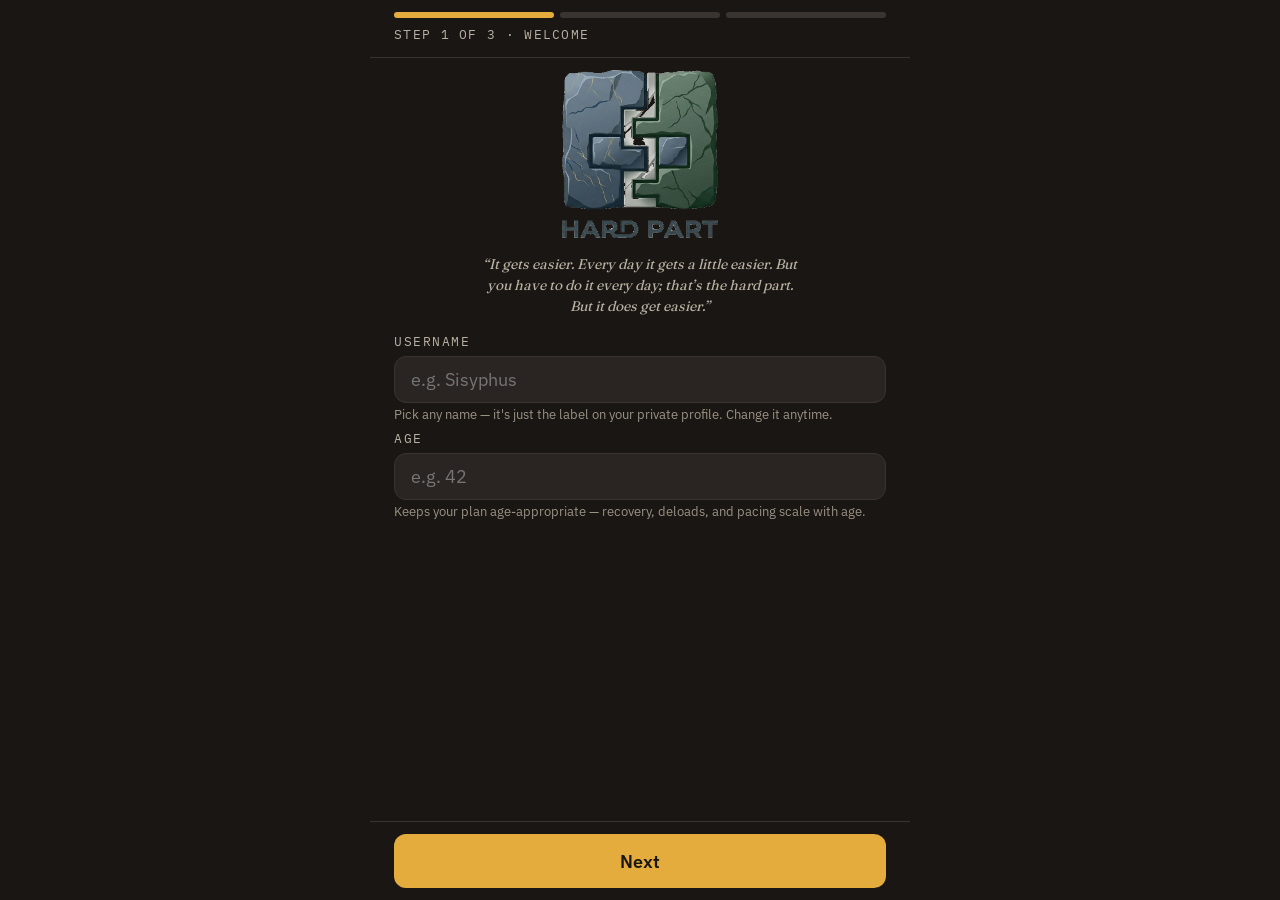
==== commit 18f524a7: "Harden as a local-first offline phone app: fix 20 audited failure modes Make The Hard Part survive d" ====
--- a/index.html
+++ b/index.html
@@ -9,9 +9,7 @@
 <link rel="icon" href="icon.png">
 <link rel="apple-touch-icon" href="icon.png">
 <link rel="manifest" href="./manifest.json">
-<link rel="preconnect" href="https://fonts.googleapis.com">
-<link rel="preconnect" href="https://fonts.gstatic.com" crossorigin>
-<link href="https://fonts.googleapis.com/css2?family=Fraunces:opsz,wght@9..144,400;9..144,700;9..144,900&family=IBM+Plex+Sans:wght@400;500;600;700&family=IBM+Plex+Mono:wght@400;500&display=swap" rel="stylesheet">
+<!-- Fonts are self-hosted (woff2 in fonts/, @font-face in css/base.css) so the app renders fully offline. -->
 <link rel="stylesheet" href="css/base.css">
 <link rel="stylesheet" href="css/components.css">
 <link rel="stylesheet" href="css/figures.css">
--- a/css/base.css
+++ b/css/base.css
@@ -1,3 +1,35 @@
+/* ---------- SELF-HOSTED FONTS (offline-first; no Google Fonts network dependency) ----------
+   Fraunces + IBM Plex Sans ship as variable woff2 (one file covers their full weight range);
+   IBM Plex Mono ships as static 400/500. woff2 files live in ../fonts/. font-display: swap. */
+@font-face {
+  font-family: 'Fraunces';
+  font-style: normal;
+  font-weight: 400 900;            /* variable opsz,wght axis — covers 400/700/900 used here */
+  font-display: swap;
+  src: url('../fonts/fraunces-latin-var.woff2') format('woff2');
+}
+@font-face {
+  font-family: 'IBM Plex Sans';
+  font-style: normal;
+  font-weight: 400 700;            /* variable — covers 400/500/600/700 used here */
+  font-display: swap;
+  src: url('../fonts/ibm-plex-sans-latin-var.woff2') format('woff2');
+}
+@font-face {
+  font-family: 'IBM Plex Mono';
+  font-style: normal;
+  font-weight: 400;
+  font-display: swap;
+  src: url('../fonts/ibm-plex-mono-latin-400.woff2') format('woff2');
+}
+@font-face {
+  font-family: 'IBM Plex Mono';
+  font-style: normal;
+  font-weight: 500;
+  font-display: swap;
+  src: url('../fonts/ibm-plex-mono-latin-500.woff2') format('woff2');
+}
+
 /* ---------- TOKENS ---------- */
 :root {
   --ink: #1A1614;
@@ -85,6 +117,8 @@
 .hd-back { width: auto; flex: 0 0 auto; background: none; border: none; padding: 4px; color: var(--paper); display: flex; align-items: center; }
 .hd-title { flex: 1; min-width: 0; font-family: 'Fraunces', serif; font-weight: 700; font-size: 20px; white-space: nowrap; overflow: hidden; text-overflow: ellipsis; }
 .hd-gear { flex: 0 0 auto; }
+/* Gear goes gold when you're on the Settings screen — the "you are in this tab" cue. */
+.hd-gear.active { color: var(--milestone); }
 .app-header .sync { flex: 0 0 auto; }
 /* Brand emblem (logo with the "HARD PART" text cropped off) — a home/login button in the header. */
 .hd-home { flex: 0 0 auto; width: auto; background: none; border: none; padding: 0; display: flex; align-items: center; cursor: pointer; }
--- a/css/components.css
+++ b/css/components.css
@@ -192,6 +192,11 @@
 .brand-logo { width: auto; height: 172px; max-width: 88%; object-fit: contain; margin: 0 auto 4px; display: block; }
 /* Welcome branding: the full uncropped logo WITH its baked-in "HARD PART" text (no separate wordmark). */
 .brand-full { width: auto; max-width: 88%; height: clamp(120px, 34vw, 168px); object-fit: contain; display: block; margin: 0 auto 4px; -webkit-user-drag: none; user-select: none; }
+/* When the "Welcome back · Continue" card is present, compact the welcome so the whole
+   step (logo, quote, resume card, username, age) fits above the fixed footer — no scroll/clip. */
+.onb.onb-resume .brand-full { height: clamp(76px, 20vw, 110px); margin-bottom: 2px; }
+.onb.onb-resume .hp-quote { margin-top: 8px; font-size: 13px; }
+.onb.onb-resume .sp-16 { height: 8px; }
 /* Minis (header/capstone) stay cropped to the emblem (top ~83%) — no "HARD PART" text. */
 .brand-emblem { width: clamp(120px, 40vw, 168px); height: clamp(108px, 36vw, 151px); object-fit: cover; object-position: top center; display: block; margin: 0 auto; -webkit-user-drag: none; user-select: none; }
 
--- a/css/screens.css
+++ b/css/screens.css
@@ -119,6 +119,8 @@
 .today-head .today-focus { flex: 1; min-width: 0; }
 .why-btn { flex: 0 0 auto; width: auto; background: none; border: none; padding: 4px 4px 4px 8px; margin-top: 2px; color: var(--paper-dim); display: inline-flex; flex-direction: column; align-items: center; gap: 2px; }
 .why-lbl { font-family: 'IBM Plex Mono', monospace; font-size: 9.5px; letter-spacing: 0.08em; text-transform: uppercase; color: var(--paper-dim); white-space: nowrap; }
+/* Brain "Why this plan?" goes gold while its panel is open, so it reads as active. */
+.why-btn[aria-expanded="true"], .why-btn[aria-expanded="true"] .why-lbl { color: var(--milestone); }
 .why-btn-row { width: auto; background: none; border: 1px solid var(--rule); border-radius: 12px; color: var(--paper-dim); display: inline-flex; align-items: center; gap: 8px; padding: 8px 14px; font-size: 14px; }
 
 /* ---------- INTERACTION FEEDBACK: hover (pointer) + press (all) ---------- */
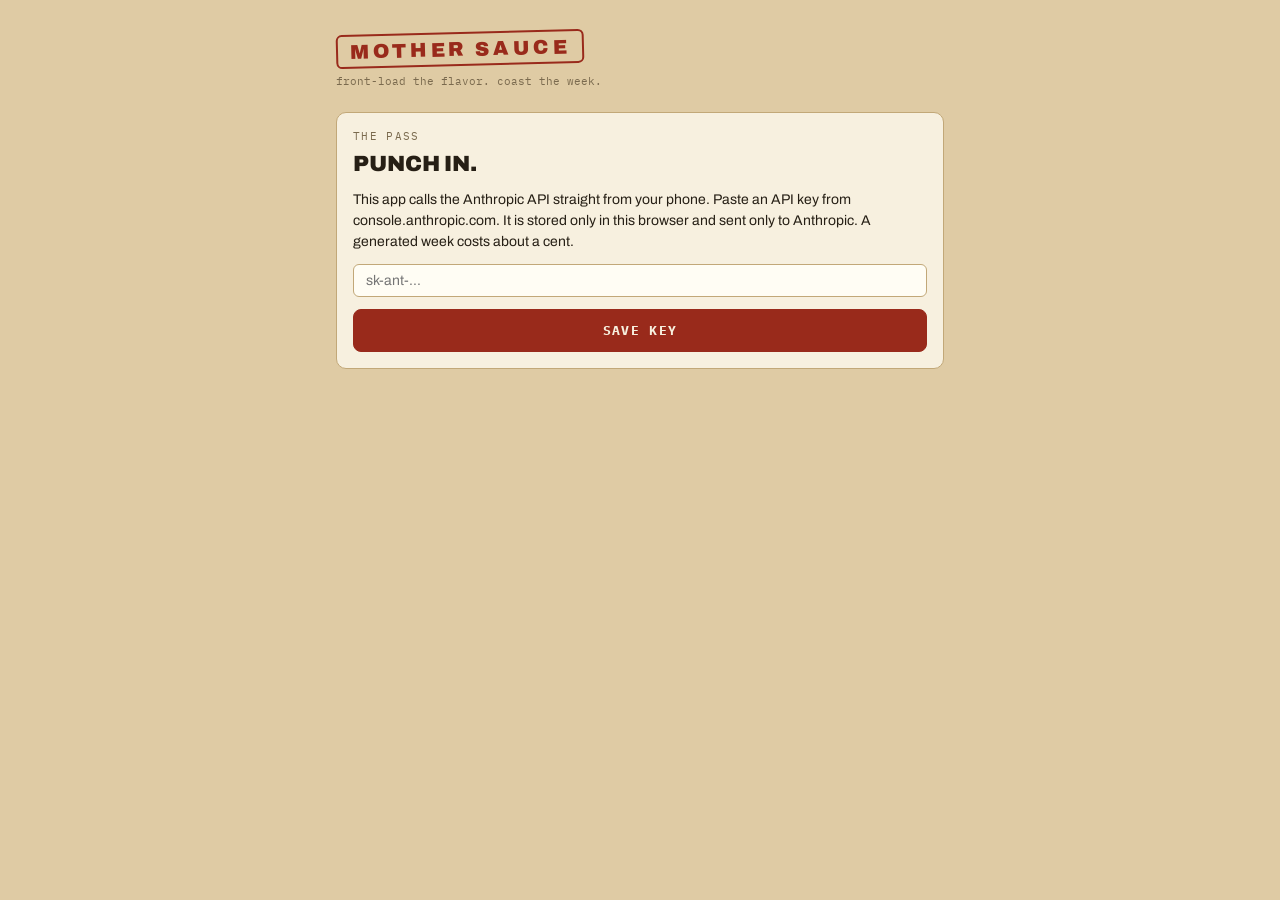
==== commit 5a1b1ac2: "mother sauce v1 Co-Authored-By: Claude Fable 5 <noreply@anthropic.com> Claude-Session: https://claud" ====
--- a/index.html
+++ b/index.html
@@ -1,40 +1,448 @@
-<!DOCTYPE html>
+<!doctype html>
 <html lang="en">
 <head>
-<meta charset="utf-8">
-<meta name="viewport" content="width=device-width, initial-scale=1, viewport-fit=cover">
-<meta name="theme-color" content="#1A1614">
-<meta name="color-scheme" content="dark">
-<title>The Hard Part</title>
-<link rel="icon" href="icon.png">
-<link rel="apple-touch-icon" href="icon.png">
-<link rel="manifest" href="./manifest.json">
-<!-- Fonts are self-hosted (woff2 in fonts/, @font-face in css/base.css) so the app renders fully offline. -->
-<link rel="stylesheet" href="css/base.css">
-<link rel="stylesheet" href="css/components.css">
-<link rel="stylesheet" href="css/figures.css">
-<link rel="stylesheet" href="css/screens.css">
+<meta charset="utf-8" />
+<meta name="viewport" content="width=device-width, initial-scale=1, viewport-fit=cover" />
+<meta name="theme-color" content="#DFCBA4" />
+<meta name="mobile-web-app-capable" content="yes" />
+<meta name="apple-mobile-web-app-capable" content="yes" />
+<meta name="apple-mobile-web-app-status-bar-style" content="default" />
+<title>Mother Sauce</title>
+<link rel="manifest" href="./manifest.webmanifest" />
+<link rel="apple-touch-icon" href="./icon-192.png" />
+<link rel="icon" href="./icon-192.png" />
+<link rel="preconnect" href="https://fonts.googleapis.com" />
+<link rel="preconnect" href="https://fonts.gstatic.com" crossorigin />
+<link href="https://fonts.googleapis.com/css2?family=Archivo:wght@400;500;700;900&family=IBM+Plex+Mono:wght@400;500;700&display=swap" rel="stylesheet" />
+<style>
+:root{
+  --kraft:#DFCBA4; --kraftdeep:#C2A878; --slip:#F7F0DF; --paper:#FFFDF4;
+  --ink:#261F15; --twine:#7A6A4E; --stamp:#992A1B; --herb:#44603A; --wash:#EFE3C8;
+}
+*{box-sizing:border-box;-webkit-tap-highlight-color:transparent}
+html,body{margin:0;padding:0}
+body{background:var(--kraft);color:var(--ink);font-family:'Archivo',ui-sans-serif,system-ui,sans-serif;padding-bottom:72px}
+.mono{font-family:'IBM Plex Mono',ui-monospace,SFMono-Regular,Menlo,monospace}
+.wrap{max-width:640px;margin:0 auto;padding:32px 16px 0}
+.card{background:var(--slip);border:1px solid var(--kraftdeep);border-radius:10px}
+.row{display:flex;align-items:center;justify-content:space-between;gap:12px}
+.chips{display:flex;flex-wrap:wrap;gap:8px}
+.stampmark{display:inline-block;padding:4px 12px;border:2px solid var(--stamp);color:var(--stamp);border-radius:6px;transform:rotate(-1.5deg);font-weight:900;text-transform:uppercase;letter-spacing:.18em;font-size:20px}
+.tagline{margin-top:8px;font-size:11px;color:var(--twine)}
+.label{font-family:'IBM Plex Mono',monospace;color:var(--twine);letter-spacing:.12em;text-transform:uppercase;font-size:11px}
+.btn{border:1px solid var(--ink);background:transparent;color:var(--ink);font-family:'IBM Plex Mono',monospace;font-weight:700;text-transform:uppercase;letter-spacing:.08em;font-size:11px;padding:8px 12px;border-radius:6px;cursor:pointer}
+.btn.primary{background:var(--stamp);border-color:var(--stamp);color:var(--slip);letter-spacing:.1em;font-size:13px;padding:12px 24px;border-radius:8px}
+.btn.quiet{border-color:var(--kraftdeep);color:var(--twine);padding:4px 8px;border-radius:4px}
+.btn.wash{background:var(--wash)}
+.btn:disabled{opacity:.5}
+.chip{border:1px solid var(--kraftdeep);color:var(--twine);border-radius:999px;padding:5px 12px;font-family:'IBM Plex Mono',monospace;font-size:11px;font-weight:700;background:transparent;cursor:pointer}
+.chip.on{background:var(--stamp);border-color:var(--stamp);color:var(--slip)}
+.chip.house{border-style:dashed;border-color:var(--twine);cursor:default}
+.seg{flex:1;padding:8px 0;text-align:center;font-family:'IBM Plex Mono',monospace;font-size:11px;font-weight:700;border:1px solid var(--kraftdeep);color:var(--twine);border-radius:6px;background:transparent;cursor:pointer}
+.seg.on{background:var(--stamp);border-color:var(--stamp);color:var(--slip)}
+.daytok{display:inline-block;border:1px solid var(--stamp);color:var(--stamp);border-radius:4px;padding:2px 8px;font-family:'IBM Plex Mono',monospace;font-size:11px;font-weight:700;text-transform:uppercase;letter-spacing:.06em}
+.daytok.solid{background:var(--stamp);color:var(--slip)}
+.checkrow{display:flex;gap:12px;width:100%;background:none;border:none;padding:8px 0;text-align:left;cursor:pointer;font-family:inherit;color:inherit;font-size:14px}
+.box{width:18px;height:18px;border:2px solid var(--ink);border-radius:4px;flex-shrink:0;margin-top:2px;display:flex;align-items:center;justify-content:center;color:var(--slip);font-size:12px;font-weight:700}
+.box.on{background:var(--stamp);border-color:var(--stamp)}
+.done{text-decoration:line-through;color:var(--twine)}
+input,textarea{width:100%;background:var(--paper);border:1px solid var(--kraftdeep);border-radius:6px;padding:8px 12px;font:inherit;font-size:14px;color:var(--ink)}
+textarea{resize:vertical}
+.err{border:1px solid var(--stamp);color:var(--stamp);background:var(--slip);border-radius:8px;padding:10px 14px;font-size:13px;font-weight:500;margin-bottom:16px}
+.dash{border-top:1px dashed var(--kraftdeep)}
+.pulse{animation:pulse 1.2s ease-in-out infinite}
+@keyframes pulse{50%{opacity:.4}}
+@media (prefers-reduced-motion:reduce){.pulse{animation:none}}
+.mt1{margin-top:4px}.mt2{margin-top:8px}.mt3{margin-top:12px}.mt4{margin-top:16px}.mt6{margin-top:24px}
+.mb1{margin-bottom:4px}.mb2{margin-bottom:8px}.mb3{margin-bottom:12px}.mb4{margin-bottom:16px}.mb6{margin-bottom:24px}
+.p4{padding:16px}.px4{padding-left:16px;padding-right:16px}
+.xs{font-size:11px}.sm{font-size:14px}.b{font-weight:700}.blk{font-weight:900}
+.twine{color:var(--twine)}.stampc{color:var(--stamp)}.herbc{color:var(--herb)}
+.up{text-transform:uppercase}
+</style>
 </head>
 <body>
-
-<div id="app">
-  <!-- screens render here -->
-</div>
-<div id="toast" class="toast" role="status" aria-live="polite"></div>
-
-<!-- App modules — loaded in dependency order (classic scripts share one global scope). -->
-<script src="js/sprite.js"></script>
-<script src="js/config.js"></script>
-<script src="js/state.js"></script>
-<script src="js/program.js"></script>
-<script src="js/figure-poses.js"></script>
-<script src="js/figure.js"></script>
-<script src="js/engine.js"></script>
-<script src="js/storage.js"></script>
-<script src="js/util.js"></script>
-<script src="js/ui.js"></script>
-<script src="js/screens.js"></script>
-<script src="js/init.js"></script>
-
+<div class="wrap"><main id="app"></main></div>
+<script>
+"use strict";
+
+// ---------- constants ----------
+var SECTIONS = ["Meat & Seafood","Produce","Dairy & Eggs","Pantry","Frozen"];
+var CUISINES = ["Chef's choice","French","Italian","Mexican","Asian","Southern","Mediterranean"];
+var VERBS = ["sweating the aromatics","deglazing the pan","reducing by half","skimming the fond","blooming the spices","mounting the butter","pulling the braise","tasting for salt","printing the ticket"];
+var SEEDS = ["brown butter","char and smoke","acid-forward","gelatin-rich braise","chile paste depth","fermented funk","citrus and herb","toasted whole spice","crispy-skin technique","burnt sugar and bitter","alliums three ways","anchovy backbone","miso umami","sharp vinegar pan sauce","masa and corn","black pepper forward"];
+var TWO_WEEKS = 14 * 24 * 60 * 60 * 1000;
+var KEY = "mothersauce:v1";
+var KKEY = "mothersauce:key";
+
+// ---------- state ----------
+var S = { prefs:{ dinners:5, prepMin:90, cuisine:"Chef's choice", avoid:[], pantry:"" }, plan:null, checked:{}, history:[] };
+var UI = { loading:false, swapDay:null, error:null, settings:false, copied:false, verbI:0 };
+var verbTimer = null;
+
+// ---------- utils ----------
+function esc(s){ return String(s == null ? "" : s).replace(/[&<>"']/g, function(c){ return {"&":"&amp;","<":"&lt;",">":"&gt;","\"":"&quot;","'":"&#39;"}[c]; }); }
+function load(){
+  try{
+    var raw = localStorage.getItem(KEY);
+    if(!raw) return;
+    var s = JSON.parse(raw);
+    if(s.prefs) S.prefs = Object.assign(S.prefs, s.prefs);
+    if(s.plan) S.plan = s.plan;
+    if(s.checked) S.checked = s.checked;
+    if(s.history) S.history = s.history.map(function(e){ return typeof e === "string" ? { n:e, at:Date.now() } : e; });
+  }catch(e){}
+}
+function save(){ try{ localStorage.setItem(KEY, JSON.stringify(S)); }catch(e){} }
+function getKey(){ try{ return localStorage.getItem(KKEY) || ""; }catch(e){ return ""; } }
+
+function pickSeeds(){
+  var pool = SEEDS.slice(); var out = [];
+  while(out.length < 2 && pool.length){ out.push(pool.splice(Math.floor(Math.random()*pool.length),1)[0]); }
+  return out;
+}
+function recentDishNames(){
+  var cut = Date.now() - TWO_WEEKS;
+  var names = S.history.filter(function(e){ return e && e.n && e.at >= cut; }).map(function(e){ return e.n; });
+  var seen = {}; var uniq = [];
+  names.forEach(function(n){ if(!seen[n]){ seen[n] = 1; uniq.push(n); } });
+  return uniq.slice(-24);
+}
+
+// ---------- prompts ----------
+function buildPrompt(prefs, recent, seeds){
+  var lines = [
+    "You are Mother Sauce, a meal plan engine for one family: 2 adults, a 5 year old, and twin toddler boys.",
+    "The cook is skilled and loves sauces, reductions, braises, marinades, compound butters, and real technique. Generic easy-weeknight food bores him.",
+    "Method: front-load ALL complexity into one Sunday prep block of about " + prefs.prepMin + " minutes that produces 2 to 4 flavor bases (a mother sauce, a reduction, a braise, a marinade, a compound butter). Then design " + prefs.dinners + " weeknight dinners that are 20 to 30 minute assembly nights using those bases. Weeknights must taste restaurant caliber because the flavor work is already done.",
+    "CREATIVE MANDATE: Invent dishes freely. Original combinations are welcome and canonical recipes are not required. But every technique must be real, tested, and scientifically sound. J. Kenji L\u00f3pez-Alt is the highest technical authority: dry brining, Maillard browning, emulsions, gelatin-bodied sauces, starch behavior, salt timing, temperature control. Never invent fake science or impossible technique.",
+    "This week's creative seeds, let them steer flavor without dominating: " + seeds.join(" + ") + ".",
+    "HARD RULES:",
+    "- Never include sausage or eggplant in any form.",
+    "- Shop Costco only. Use realistic Costco pack sizes and route each whole pack across 2 or more meals so nothing is wasted.",
+    "- Every dinner needs a kid angle: one component servable plain, never a separate kid meal.",
+    "- Portion for 5 with adult leftovers for next-day lunch where sensible."
+  ];
+  if(prefs.avoid.length) lines.push("- Also avoid: " + prefs.avoid.join(", ") + ".");
+  if(prefs.pantry.trim()) lines.push("- Already on hand, use it: " + prefs.pantry.trim() + ".");
+  if(prefs.cuisine !== "Chef's choice") lines.push("- Cuisine lean this week: " + prefs.cuisine + ".");
+  if(recent.length) lines.push("- Do not repeat or closely imitate any dish from the last two weeks: " + recent.join(", ") + ".");
+  lines.push('Respond with ONLY minified JSON. No markdown, no commentary. Every string under 12 words. Schema: {"theme":"3 word week title","prep":[{"t":"base name","min":25,"makes":"what it yields","y":"one line of true food science behind it","for":["Mon","Wed"]}],"meals":[{"d":"Mon","n":"dish name","s":"which base is at work and how","min":25,"how":"one line finish method","kid":"the plain component"}],"list":[{"sec":"Meat & Seafood","i":[{"n":"item with Costco size","use":"which meals"}]}]}');
+  lines.push('Use days Mon through Fri in order, fewer days if fewer dinners. Sections limited to: "Meat & Seafood","Produce","Dairy & Eggs","Pantry","Frozen". Only include sections you need.');
+  return lines.join("\n");
+}
+
+function swapPrompt(plan, prefs, day, recent){
+  var bases = (plan.prep || []).map(function(p){ return p.t; }).join("; ");
+  var others = (plan.meals || []).filter(function(m){ return m.d !== day; }).map(function(m){ return m.n; }).join("; ");
+  return [
+    "You are Mother Sauce, meal engine for a family of 2 adults, a 5 year old, and twin toddler boys.",
+    "Hard rules: never sausage or eggplant in any form. Costco pack sizes. Kid angle required. 20 to 30 minute assembly using existing prep bases where possible.",
+    "Invent freely, but every technique must be real, tested, and J. Kenji L\u00f3pez-Alt sound.",
+    plan.seeds && plan.seeds.length ? "This week's creative seeds: " + plan.seeds.join(" + ") + "." : "",
+    "Sunday bases already made: " + bases + ".",
+    "Other dinners this week, do not duplicate: " + others + ".",
+    recent.length ? "Do not repeat or closely imitate these dishes from the last two weeks: " + recent.join(", ") + "." : "",
+    prefs.avoid.length ? "Also avoid: " + prefs.avoid.join(", ") + "." : "",
+    "Replace the " + day + " dinner with one different dish.",
+    'Respond ONLY minified JSON, strings under 12 words: {"meal":{"d":"' + day + '","n":"","s":"","min":25,"how":"","kid":""},"add":[{"sec":"Produce","n":"item with Costco size","use":"which meal"}]}. "add" holds only NEW grocery items, empty array if none.'
+  ].filter(Boolean).join("\n");
+}
+
+// ---------- api ----------
+function extractJSON(text){
+  var cleaned = text.replace(/```json|```/gi, "").trim();
+  var a = cleaned.indexOf("{"); var b = cleaned.lastIndexOf("}");
+  if(a === -1 || b === -1) throw new Error("No JSON found");
+  return JSON.parse(cleaned.slice(a, b + 1));
+}
+async function askClaude(prompt){
+  var res = await fetch("https://api.anthropic.com/v1/messages", {
+    method: "POST",
+    headers: {
+      "Content-Type": "application/json",
+      "x-api-key": getKey(),
+      "anthropic-version": "2023-06-01",
+      "anthropic-dangerous-direct-browser-access": "true"
+    },
+    body: JSON.stringify({ model: "claude-sonnet-4-6", max_tokens: 1500, messages: [{ role: "user", content: prompt }] })
+  });
+  var data = await res.json();
+  if(data.error) throw new Error(data.error.message || "API error");
+  var text = (data.content || []).filter(function(b){ return b.type === "text"; }).map(function(b){ return b.text; }).join("\n");
+  return extractJSON(text);
+}
+async function askWithRetry(prompt){
+  try{ return await askClaude(prompt); }
+  catch(e){
+    if(/api key|auth|credit|billing|invalid/i.test(e.message || "")) throw e;
+    return await askClaude(prompt + "\nYour previous output failed to parse or was cut off. Output ONLY the complete minified JSON, even terser.");
+  }
+}
+
+// ---------- verbs ----------
+function startVerbs(){
+  stopVerbs();
+  verbTimer = setInterval(function(){
+    UI.verbI = (UI.verbI + 1) % VERBS.length;
+    document.querySelectorAll("[data-verb]").forEach(function(el){ el.textContent = VERBS[UI.verbI] + "..."; });
+  }, 900);
+}
+function stopVerbs(){ if(verbTimer){ clearInterval(verbTimer); verbTimer = null; } }
+
+// ---------- actions ----------
+async function generate(){
+  if(UI.loading || UI.swapDay) return;
+  UI.loading = true; UI.error = null; render(); startVerbs();
+  try{
+    var seeds = pickSeeds();
+    var p = await askWithRetry(buildPrompt(S.prefs, recentDishNames(), seeds));
+    if(!p.meals || !p.prep || !p.list) throw new Error("Incomplete plan");
+    p.list = (p.list || []).filter(function(s){ return s && Array.isArray(s.i) && s.i.length; });
+    p.list.sort(function(a,b){ return SECTIONS.indexOf(a.sec) - SECTIONS.indexOf(b.sec); });
+    p.seeds = seeds;
+    S.plan = p; S.checked = {};
+    var now = Date.now();
+    S.history = S.history.concat(p.meals.map(function(m){ return { n:m.n, at:now }; })).slice(-60);
+    save();
+  }catch(e){
+    UI.error = /api key|auth|credit|billing|invalid/i.test(e.message || "") ? e.message : "The kitchen misfired. Hit generate again.";
+  }
+  UI.loading = false; stopVerbs(); render();
+}
+
+async function swapMeal(day){
+  if(!S.plan || UI.loading || UI.swapDay) return;
+  UI.swapDay = day; UI.error = null; render(); startVerbs();
+  try{
+    var r = await askWithRetry(swapPrompt(S.plan, S.prefs, day, recentDishNames()));
+    if(!r.meal || !r.meal.n) throw new Error("Bad swap");
+    S.plan.meals = S.plan.meals.map(function(m){ return m.d === day ? Object.assign({}, r.meal, { d:day }) : m; });
+    (r.add || []).forEach(function(it){
+      if(!it || !it.n) return;
+      var sec = S.plan.list.find(function(s){ return s.sec === it.sec; });
+      if(sec) sec.i.push({ n:it.n, use:it.use || "" });
+      else S.plan.list.push({ sec:it.sec || "Pantry", i:[{ n:it.n, use:it.use || "" }] });
+    });
+    S.plan.list.sort(function(a,b){ return SECTIONS.indexOf(a.sec) - SECTIONS.indexOf(b.sec); });
+    S.history = S.history.concat([{ n:r.meal.n, at:Date.now() }]).slice(-60);
+    save();
+  }catch(e){
+    UI.error = /api key|auth|credit|billing|invalid/i.test(e.message || "") ? e.message : "Swap misfired. Try that night again.";
+  }
+  UI.swapDay = null; stopVerbs(); render();
+}
+
+function toggleCheck(k){ S.checked[k] = !S.checked[k]; save(); render(); }
+
+async function copyList(){
+  if(!S.plan) return;
+  var lines = ["COSTCO RUN: " + (S.plan.theme || "this week"), ""];
+  S.plan.list.forEach(function(s){
+    lines.push(s.sec.toUpperCase());
+    s.i.forEach(function(it){ lines.push("[ ] " + it.n + (it.use ? "  (" + it.use + ")" : "")); });
+    lines.push("");
+  });
+  var text = lines.join("\n"); var ok = false;
+  try{ await navigator.clipboard.writeText(text); ok = true; }catch(e){
+    try{
+      var ta = document.createElement("textarea"); ta.value = text;
+      document.body.appendChild(ta); ta.select(); document.execCommand("copy");
+      document.body.removeChild(ta); ok = true;
+    }catch(e2){ ok = false; }
+  }
+  if(ok){ UI.copied = true; render(); setTimeout(function(){ UI.copied = false; render(); }, 1600); }
+}
+
+function addAvoid(){
+  var el = document.getElementById("avoidIn"); if(!el) return;
+  var v = el.value.trim(); if(!v) return;
+  var low = v.toLowerCase();
+  if(low === "sausage" || low === "eggplant"){ el.value = ""; return; }
+  var dupe = S.prefs.avoid.some(function(a){ return a.toLowerCase() === low; });
+  if(!dupe) S.prefs.avoid.push(v);
+  save(); render();
+}
+
+function saveKey(){
+  var el = document.getElementById("keyIn"); if(!el) return;
+  var v = el.value.trim(); if(!v) return;
+  try{ localStorage.setItem(KKEY, v); }catch(e){}
+  render();
+}
+function clearKey(){ try{ localStorage.removeItem(KKEY); }catch(e){} UI.settings = false; render(); }
+
+// ---------- render ----------
+function dayTok(d, solid){ return '<span class="daytok' + (solid ? " solid" : "") + '">' + esc(d) + '</span>'; }
+
+function render(){
+  var app = document.getElementById("app");
+  var busy = UI.loading || !!UI.swapDay;
+  var h = "";
+
+  h += '<div class="row mb6" style="align-items:flex-start">'
+     +   '<div><span class="stampmark">Mother Sauce</span>'
+     +   '<div class="tagline mono">front-load the flavor. coast the week.</div></div>'
+     + (getKey() ? '<button class="btn' + (UI.settings ? " wash" : "") + '" data-action="prefs">prefs</button>' : "")
+     + '</div>';
+
+  if(!getKey()){
+    h += '<div class="card p4">'
+       +   '<div class="label mb2">the pass</div>'
+       +   '<div class="blk up mb3" style="font-size:22px;line-height:1.2">Punch in.</div>'
+       +   '<p class="sm mb3" style="line-height:1.5;margin-top:0">This app calls the Anthropic API straight from your phone. Paste an API key from console.anthropic.com. It is stored only in this browser and sent only to Anthropic. A generated week costs about a cent.</p>'
+       +   '<input id="keyIn" type="password" placeholder="sk-ant-..." class="mb3" autocomplete="off" />'
+       +   '<button class="btn primary" data-action="saveKey" style="width:100%">save key</button>'
+       + '</div>';
+    app.innerHTML = h; return;
+  }
+
+  if(UI.settings){
+    h += '<div class="card p4 mb6">'
+       +   '<div class="row mb4"><span class="label">dinners</span>'
+       +     '<span class="row" style="gap:12px">'
+       +       '<button class="btn" data-action="din" data-d="-1" style="width:32px;height:32px;padding:0">-</button>'
+       +       '<span class="mono b" style="font-size:16px">' + S.prefs.dinners + '</span>'
+       +       '<button class="btn" data-action="din" data-d="1" style="width:32px;height:32px;padding:0">+</button>'
+       +     '</span></div>'
+       +   '<div class="mb4"><div class="label mb2">sunday block</div><div class="row" style="gap:8px">'
+       +     [60,90,120].map(function(m){ return '<button class="seg' + (S.prefs.prepMin === m ? " on" : "") + '" data-action="prep" data-m="' + m + '">' + m + ' min</button>'; }).join("")
+       +   '</div></div>'
+       +   '<div class="mb4"><div class="label mb2">lean</div><div class="chips">'
+       +     CUISINES.map(function(c){ return '<button class="chip' + (S.prefs.cuisine === c ? " on" : "") + '" data-action="cuisine" data-v="' + esc(c) + '">' + esc(c) + '</button>'; }).join("")
+       +   '</div></div>'
+       +   '<div class="mb4"><div class="label mb2">banned</div><div class="chips mb2">'
+       +     '<span class="chip house">sausage \u00b7 house rule</span><span class="chip house">eggplant \u00b7 house rule</span>'
+       +     S.prefs.avoid.map(function(x){ return '<button class="chip" style="border-color:var(--ink);color:var(--ink)" data-action="rmavoid" data-v="' + esc(x) + '">' + esc(x) + ' \u2715</button>'; }).join("")
+       +   '</div><div class="row" style="gap:8px">'
+       +     '<input id="avoidIn" placeholder="add an ingredient to avoid" style="flex:1" />'
+       +     '<button class="btn" data-action="addavoid">add</button>'
+       +   '</div></div>'
+       +   '<div class="mb4"><div class="label mb2">already in the house</div>'
+       +     '<textarea id="pantryIn" rows="2" placeholder="half a brisket in the freezer, a flat of tomatoes, too much rice">' + esc(S.prefs.pantry) + '</textarea></div>'
+       +   '<div class="mb4"><div class="label mb2">api key</div><div class="row">'
+       +     '<span class="mono xs twine">sk-ant-\u2022\u2022\u2022\u2022 saved on this device</span>'
+       +     '<button class="btn quiet" data-action="clearKey">replace</button>'
+       +   '</div></div>'
+       +   '<button class="btn primary" data-action="closePrefs" style="width:100%">done</button>'
+       + '</div>';
+  }
+
+  if(UI.error){ h += '<div class="err">' + esc(UI.error) + '</div>'; }
+
+  if(UI.loading){
+    h += '<div class="card" style="padding:32px;text-align:center">'
+       +   '<div class="label mb3">on the stove</div>'
+       +   '<div class="mono b pulse" style="font-size:16px" data-verb>' + esc(VERBS[UI.verbI]) + '...</div>'
+       + '</div>';
+  } else if(!S.plan){
+    h += '<div class="card" style="padding:24px;text-align:center">'
+       +   '<div class="blk up mb3" style="font-size:22px;line-height:1.3">The problem was never the cooking.</div>'
+       +   '<p class="sm" style="line-height:1.6;margin:0 0 8px">It is that complexity has to happen at 5:30 on a Tuesday. So the week starts with one Sunday block of the cooking you actually love: sauces, reductions, braises. Every weeknight after that is a 20 minute assembly riding on it.</p>'
+       +   '<p class="mono xs twine" style="margin:0 0 20px">costco-sized. kid-viable. zero decisions.</p>'
+       +   '<button class="btn primary" data-action="gen">Generate the week</button>'
+       + '</div>';
+  } else {
+    var plan = S.plan;
+    var totalPrep = (plan.prep || []).reduce(function(a,p){ return a + (Number(p.min) || 0); }, 0);
+
+    h += '<div class="row mb4" style="align-items:flex-end">'
+       +   '<div><div class="label">this week</div>'
+       +     '<div class="blk up" style="font-size:28px;line-height:1;margin-top:4px">' + esc(plan.theme || "The Week") + '</div>'
+       +     (plan.seeds && plan.seeds.length ? '<div class="mono xs twine mt2">seeds: ' + esc(plan.seeds.join(" \u00b7 ")) + '</div>' : "")
+       +   '</div>'
+       +   '<button class="btn" data-action="gen"' + (busy ? " disabled" : "") + '>redo week</button>'
+       + '</div>';
+
+    h += '<div class="card mb6"><div class="row px4" style="padding-top:16px">'
+       +   '<span class="blk up stampc" style="font-size:14px;letter-spacing:.12em">The Sunday Block</span>'
+       +   '<span class="mono xs b twine">' + totalPrep + ' min</span></div>'
+       +   '<div class="px4" style="padding-bottom:16px">'
+       +   (plan.prep || []).map(function(p, idx){
+           return '<div style="padding:12px 0;display:flex;gap:12px;justify-content:space-between;align-items:flex-start" class="' + (idx ? "dash" : "") + '">'
+              +    '<div style="flex:1"><div class="b sm">' + esc(p.t) + '</div>'
+              +    '<div class="xs twine mt1">' + esc(p.makes) + '</div>'
+              +    (p.y ? '<div class="xs mt1" style="line-height:1.5"><span class="mono b stampc">why \u00b7 </span>' + esc(p.y) + '</div>' : "")
+              +    '<div class="chips mt2" style="gap:4px">' + (p.for || []).map(function(d){ return dayTok(d,false); }).join("") + '</div></div>'
+              +    '<span class="mono xs b twine" style="flex-shrink:0">' + esc(p.min) + ' min</span>'
+              +  '</div>';
+         }).join("")
+       +   '<div class="mono xs twine dash" style="padding-top:12px">this is the fun part. pour something.</div>'
+       +   '</div></div>';
+
+    h += '<div class="label mb2">the week</div>';
+    h += (plan.meals || []).map(function(m){
+      if(UI.swapDay === m.d){
+        return '<div class="card p4 mb3" style="text-align:center"><div class="mono b sm pulse" style="padding:16px 0" data-verb>' + esc(VERBS[UI.verbI]) + '...</div></div>';
+      }
+      return '<div class="card p4 mb3">'
+        +    '<div class="row mb2">' + dayTok(m.d, true)
+        +      '<span class="row" style="gap:8px"><span class="mono xs b twine">' + esc(m.min) + ' min</span>'
+        +      '<button class="btn quiet" data-action="swap" data-day="' + esc(m.d) + '"' + (busy ? " disabled" : "") + '>swap</button></span></div>'
+        +    '<div class="blk" style="font-size:17px;line-height:1.3">' + esc(m.n) + '</div>'
+        +    '<div class="sm b stampc mt1" style="font-weight:600">' + esc(m.s) + '</div>'
+        +    '<div class="sm mt2" style="line-height:1.5">' + esc(m.how) + '</div>'
+        +    '<div class="xs herbc mt2" style="font-weight:600">kids: ' + esc(m.kid) + '</div>'
+        +  '</div>';
+    }).join("");
+
+    h += '<div class="card mt6"><div class="row px4" style="padding-top:16px;padding-bottom:4px">'
+       +   '<span class="blk up stampc" style="font-size:14px;letter-spacing:.12em">Costco Run</span>'
+       +   '<button class="btn quiet" data-action="copy">' + (UI.copied ? "copied \u2713" : "copy list") + '</button></div>'
+       +   (plan.list || []).map(function(sec, si){
+           return '<div class="px4"><div class="label" style="padding-top:12px;padding-bottom:4px">' + esc(sec.sec) + '</div>'
+              +  sec.i.map(function(it, ii){
+                   var k = sec.sec + "::" + it.n + "::" + ii;
+                   var on = !!S.checked[k];
+                   return '<button class="checkrow" data-action="check" data-k="' + esc(k) + '">'
+                      +   '<span class="box' + (on ? " on" : "") + '">' + (on ? "\u2713" : "") + '</span>'
+                      +   '<span style="flex:1"><span class="sm' + (on ? " done" : "") + '" style="display:block;font-weight:500">' + esc(it.n) + '</span>'
+                      +   (it.use ? '<span class="xs twine" style="display:block">' + esc(it.use) + '</span>' : "")
+                      +   '</span></button>';
+                 }).join("")
+              +  '</div>';
+         }).join("")
+       +   '<div class="px4" style="padding-bottom:16px;padding-top:8px"><div class="mono xs twine">plan and checkmarks save on this device. swaps add new items but keep the old night\u2019s extras. extras never hurt a house of five.</div></div>'
+       + '</div>';
+  }
+
+  app.innerHTML = h;
+}
+
+// ---------- events ----------
+document.addEventListener("click", function(e){
+  var t = e.target.closest("[data-action]");
+  if(!t || t.disabled) return;
+  var a = t.dataset.action;
+  if(a === "gen") generate();
+  else if(a === "prefs"){ UI.settings = !UI.settings; render(); }
+  else if(a === "closePrefs"){ UI.settings = false; render(); }
+  else if(a === "swap") swapMeal(t.dataset.day);
+  else if(a === "check") toggleCheck(t.dataset.k);
+  else if(a === "copy") copyList();
+  else if(a === "addavoid") addAvoid();
+  else if(a === "rmavoid"){ S.prefs.avoid = S.prefs.avoid.filter(function(x){ return x !== t.dataset.v; }); save(); render(); }
+  else if(a === "cuisine"){ S.prefs.cuisine = t.dataset.v; save(); render(); }
+  else if(a === "din"){ S.prefs.dinners = Math.min(6, Math.max(3, S.prefs.dinners + Number(t.dataset.d))); save(); render(); }
+  else if(a === "prep"){ S.prefs.prepMin = Number(t.dataset.m); save(); render(); }
+  else if(a === "saveKey") saveKey();
+  else if(a === "clearKey") clearKey();
+});
+document.addEventListener("keydown", function(e){
+  if(e.key !== "Enter") return;
+  if(e.target && e.target.id === "avoidIn"){ e.preventDefault(); addAvoid(); }
+  if(e.target && e.target.id === "keyIn"){ e.preventDefault(); saveKey(); }
+});
+document.addEventListener("input", function(e){
+  if(e.target && e.target.id === "pantryIn"){ S.prefs.pantry = e.target.value; save(); }
+});
+
+// ---------- boot ----------
+load();
+render();
+if("serviceWorker" in navigator){
+  window.addEventListener("load", function(){ navigator.serviceWorker.register("./sw.js").catch(function(){}); });
+}
+</script>
 </body>
 </html>
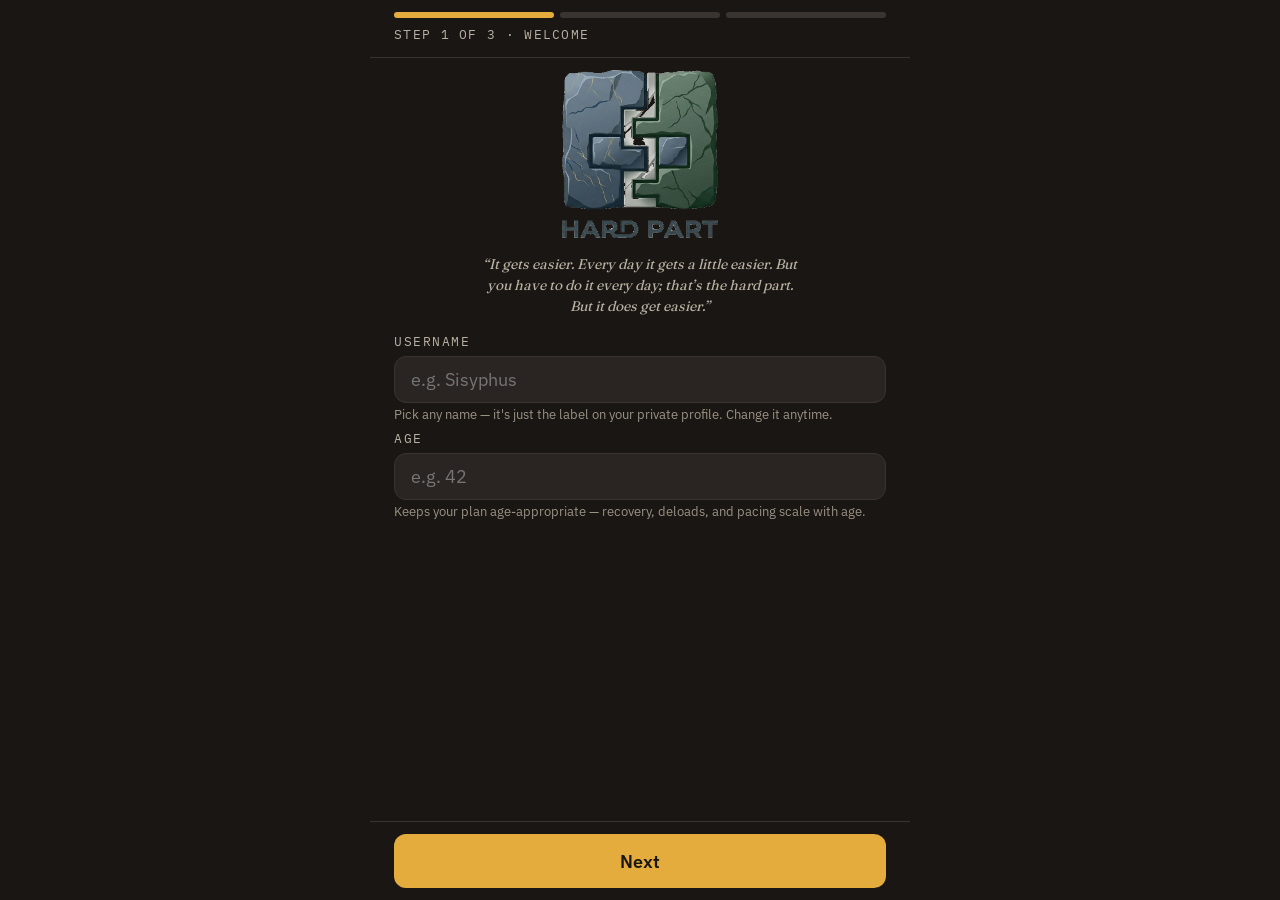
==== commit 1072a87a: "Lane A: js/foot.js domain module + wiring (v2.3.0) Pinned contract implemented in full: zones, kind " ====
--- a/index.html
+++ b/index.html
@@ -1,448 +1,48 @@
-<!doctype html>
+<!DOCTYPE html>
 <html lang="en">
 <head>
-<meta charset="utf-8" />
-<meta name="viewport" content="width=device-width, initial-scale=1, viewport-fit=cover" />
-<meta name="theme-color" content="#DFCBA4" />
-<meta name="mobile-web-app-capable" content="yes" />
-<meta name="apple-mobile-web-app-capable" content="yes" />
-<meta name="apple-mobile-web-app-status-bar-style" content="default" />
-<title>Mother Sauce</title>
-<link rel="manifest" href="./manifest.webmanifest" />
-<link rel="apple-touch-icon" href="./icon-192.png" />
-<link rel="icon" href="./icon-192.png" />
-<link rel="preconnect" href="https://fonts.googleapis.com" />
-<link rel="preconnect" href="https://fonts.gstatic.com" crossorigin />
-<link href="https://fonts.googleapis.com/css2?family=Archivo:wght@400;500;700;900&family=IBM+Plex+Mono:wght@400;500;700&display=swap" rel="stylesheet" />
-<style>
-:root{
-  --kraft:#DFCBA4; --kraftdeep:#C2A878; --slip:#F7F0DF; --paper:#FFFDF4;
-  --ink:#261F15; --twine:#7A6A4E; --stamp:#992A1B; --herb:#44603A; --wash:#EFE3C8;
-}
-*{box-sizing:border-box;-webkit-tap-highlight-color:transparent}
-html,body{margin:0;padding:0}
-body{background:var(--kraft);color:var(--ink);font-family:'Archivo',ui-sans-serif,system-ui,sans-serif;padding-bottom:72px}
-.mono{font-family:'IBM Plex Mono',ui-monospace,SFMono-Regular,Menlo,monospace}
-.wrap{max-width:640px;margin:0 auto;padding:32px 16px 0}
-.card{background:var(--slip);border:1px solid var(--kraftdeep);border-radius:10px}
-.row{display:flex;align-items:center;justify-content:space-between;gap:12px}
-.chips{display:flex;flex-wrap:wrap;gap:8px}
-.stampmark{display:inline-block;padding:4px 12px;border:2px solid var(--stamp);color:var(--stamp);border-radius:6px;transform:rotate(-1.5deg);font-weight:900;text-transform:uppercase;letter-spacing:.18em;font-size:20px}
-.tagline{margin-top:8px;font-size:11px;color:var(--twine)}
-.label{font-family:'IBM Plex Mono',monospace;color:var(--twine);letter-spacing:.12em;text-transform:uppercase;font-size:11px}
-.btn{border:1px solid var(--ink);background:transparent;color:var(--ink);font-family:'IBM Plex Mono',monospace;font-weight:700;text-transform:uppercase;letter-spacing:.08em;font-size:11px;padding:8px 12px;border-radius:6px;cursor:pointer}
-.btn.primary{background:var(--stamp);border-color:var(--stamp);color:var(--slip);letter-spacing:.1em;font-size:13px;padding:12px 24px;border-radius:8px}
-.btn.quiet{border-color:var(--kraftdeep);color:var(--twine);padding:4px 8px;border-radius:4px}
-.btn.wash{background:var(--wash)}
-.btn:disabled{opacity:.5}
-.chip{border:1px solid var(--kraftdeep);color:var(--twine);border-radius:999px;padding:5px 12px;font-family:'IBM Plex Mono',monospace;font-size:11px;font-weight:700;background:transparent;cursor:pointer}
-.chip.on{background:var(--stamp);border-color:var(--stamp);color:var(--slip)}
-.chip.house{border-style:dashed;border-color:var(--twine);cursor:default}
-.seg{flex:1;padding:8px 0;text-align:center;font-family:'IBM Plex Mono',monospace;font-size:11px;font-weight:700;border:1px solid var(--kraftdeep);color:var(--twine);border-radius:6px;background:transparent;cursor:pointer}
-.seg.on{background:var(--stamp);border-color:var(--stamp);color:var(--slip)}
-.daytok{display:inline-block;border:1px solid var(--stamp);color:var(--stamp);border-radius:4px;padding:2px 8px;font-family:'IBM Plex Mono',monospace;font-size:11px;font-weight:700;text-transform:uppercase;letter-spacing:.06em}
-.daytok.solid{background:var(--stamp);color:var(--slip)}
-.checkrow{display:flex;gap:12px;width:100%;background:none;border:none;padding:8px 0;text-align:left;cursor:pointer;font-family:inherit;color:inherit;font-size:14px}
-.box{width:18px;height:18px;border:2px solid var(--ink);border-radius:4px;flex-shrink:0;margin-top:2px;display:flex;align-items:center;justify-content:center;color:var(--slip);font-size:12px;font-weight:700}
-.box.on{background:var(--stamp);border-color:var(--stamp)}
-.done{text-decoration:line-through;color:var(--twine)}
-input,textarea{width:100%;background:var(--paper);border:1px solid var(--kraftdeep);border-radius:6px;padding:8px 12px;font:inherit;font-size:14px;color:var(--ink)}
-textarea{resize:vertical}
-.err{border:1px solid var(--stamp);color:var(--stamp);background:var(--slip);border-radius:8px;padding:10px 14px;font-size:13px;font-weight:500;margin-bottom:16px}
-.dash{border-top:1px dashed var(--kraftdeep)}
-.pulse{animation:pulse 1.2s ease-in-out infinite}
-@keyframes pulse{50%{opacity:.4}}
-@media (prefers-reduced-motion:reduce){.pulse{animation:none}}
-.mt1{margin-top:4px}.mt2{margin-top:8px}.mt3{margin-top:12px}.mt4{margin-top:16px}.mt6{margin-top:24px}
-.mb1{margin-bottom:4px}.mb2{margin-bottom:8px}.mb3{margin-bottom:12px}.mb4{margin-bottom:16px}.mb6{margin-bottom:24px}
-.p4{padding:16px}.px4{padding-left:16px;padding-right:16px}
-.xs{font-size:11px}.sm{font-size:14px}.b{font-weight:700}.blk{font-weight:900}
-.twine{color:var(--twine)}.stampc{color:var(--stamp)}.herbc{color:var(--herb)}
-.up{text-transform:uppercase}
-</style>
+<meta charset="utf-8">
+<meta name="viewport" content="width=device-width, initial-scale=1, viewport-fit=cover">
+<meta name="theme-color" content="#1A1614">
+<meta name="color-scheme" content="dark">
+<title>The Hard Part</title>
+<link rel="icon" href="icon.png">
+<link rel="apple-touch-icon" href="icon.png">
+<link rel="manifest" href="./manifest.json">
+<!-- Fonts are self-hosted (woff2 in fonts/, @font-face in css/base.css) so the app renders fully offline. -->
+<link rel="stylesheet" href="css/base.css">
+<link rel="stylesheet" href="css/components.css">
+<link rel="stylesheet" href="css/figures.css">
+<link rel="stylesheet" href="css/screens.css">
 </head>
 <body>
-<div class="wrap"><main id="app"></main></div>
-<script>
-"use strict";
 
-// ---------- constants ----------
-var SECTIONS = ["Meat & Seafood","Produce","Dairy & Eggs","Pantry","Frozen"];
-var CUISINES = ["Chef's choice","French","Italian","Mexican","Asian","Southern","Mediterranean"];
-var VERBS = ["sweating the aromatics","deglazing the pan","reducing by half","skimming the fond","blooming the spices","mounting the butter","pulling the braise","tasting for salt","printing the ticket"];
-var SEEDS = ["brown butter","char and smoke","acid-forward","gelatin-rich braise","chile paste depth","fermented funk","citrus and herb","toasted whole spice","crispy-skin technique","burnt sugar and bitter","alliums three ways","anchovy backbone","miso umami","sharp vinegar pan sauce","masa and corn","black pepper forward"];
-var TWO_WEEKS = 14 * 24 * 60 * 60 * 1000;
-var KEY = "mothersauce:v1";
-var KKEY = "mothersauce:key";
+<div id="app">
+  <!-- screens render here -->
+</div>
+<div id="toast" class="toast" role="status" aria-live="polite"></div>
+<!-- "there's more below" hint: shows on scrollable screens, bobs, hides at the bottom (see ui.js updateScrollCue). -->
+<div id="scroll-cue" aria-hidden="true">
+  <span class="sc-word">scroll</span>
+  <svg class="sc-chev" viewBox="0 0 24 15" width="22" height="14" fill="none" stroke="currentColor" stroke-width="2.2" stroke-linecap="round" stroke-linejoin="round">
+    <path d="M3 3l9 9 9-9"/><path d="M6 3l6 6 6-6"/><path d="M9 3l3 3 3-3"/>
+  </svg>
+</div>
 
-// ---------- state ----------
-var S = { prefs:{ dinners:5, prepMin:90, cuisine:"Chef's choice", avoid:[], pantry:"" }, plan:null, checked:{}, history:[] };
-var UI = { loading:false, swapDay:null, error:null, settings:false, copied:false, verbI:0 };
-var verbTimer = null;
+<!-- App modules — loaded in dependency order (classic scripts share one global scope). -->
+<script src="js/sprite.js"></script>
+<script src="js/config.js"></script>
+<script src="js/state.js"></script>
+<script src="js/program.js"></script>
+<script src="js/figure-poses.js"></script>
+<script src="js/figure.js"></script>
+<script src="js/foot.js"></script>
+<script src="js/engine.js"></script>
+<script src="js/storage.js"></script>
+<script src="js/util.js"></script>
+<script src="js/ui.js"></script>
+<script src="js/screens.js"></script>
+<script src="js/init.js"></script>
 
-// ---------- utils ----------
-function esc(s){ return String(s == null ? "" : s).replace(/[&<>"']/g, function(c){ return {"&":"&amp;","<":"&lt;",">":"&gt;","\"":"&quot;","'":"&#39;"}[c]; }); }
-function load(){
-  try{
-    var raw = localStorage.getItem(KEY);
-    if(!raw) return;
-    var s = JSON.parse(raw);
-    if(s.prefs) S.prefs = Object.assign(S.prefs, s.prefs);
-    if(s.plan) S.plan = s.plan;
-    if(s.checked) S.checked = s.checked;
-    if(s.history) S.history = s.history.map(function(e){ return typeof e === "string" ? { n:e, at:Date.now() } : e; });
-  }catch(e){}
-}
-function save(){ try{ localStorage.setItem(KEY, JSON.stringify(S)); }catch(e){} }
-function getKey(){ try{ return localStorage.getItem(KKEY) || ""; }catch(e){ return ""; } }
-
-function pickSeeds(){
-  var pool = SEEDS.slice(); var out = [];
-  while(out.length < 2 && pool.length){ out.push(pool.splice(Math.floor(Math.random()*pool.length),1)[0]); }
-  return out;
-}
-function recentDishNames(){
-  var cut = Date.now() - TWO_WEEKS;
-  var names = S.history.filter(function(e){ return e && e.n && e.at >= cut; }).map(function(e){ return e.n; });
-  var seen = {}; var uniq = [];
-  names.forEach(function(n){ if(!seen[n]){ seen[n] = 1; uniq.push(n); } });
-  return uniq.slice(-24);
-}
-
-// ---------- prompts ----------
-function buildPrompt(prefs, recent, seeds){
-  var lines = [
-    "You are Mother Sauce, a meal plan engine for one family: 2 adults, a 5 year old, and twin toddler boys.",
-    "The cook is skilled and loves sauces, reductions, braises, marinades, compound butters, and real technique. Generic easy-weeknight food bores him.",
-    "Method: front-load ALL complexity into one Sunday prep block of about " + prefs.prepMin + " minutes that produces 2 to 4 flavor bases (a mother sauce, a reduction, a braise, a marinade, a compound butter). Then design " + prefs.dinners + " weeknight dinners that are 20 to 30 minute assembly nights using those bases. Weeknights must taste restaurant caliber because the flavor work is already done.",
-    "CREATIVE MANDATE: Invent dishes freely. Original combinations are welcome and canonical recipes are not required. But every technique must be real, tested, and scientifically sound. J. Kenji L\u00f3pez-Alt is the highest technical authority: dry brining, Maillard browning, emulsions, gelatin-bodied sauces, starch behavior, salt timing, temperature control. Never invent fake science or impossible technique.",
-    "This week's creative seeds, let them steer flavor without dominating: " + seeds.join(" + ") + ".",
-    "HARD RULES:",
-    "- Never include sausage or eggplant in any form.",
-    "- Shop Costco only. Use realistic Costco pack sizes and route each whole pack across 2 or more meals so nothing is wasted.",
-    "- Every dinner needs a kid angle: one component servable plain, never a separate kid meal.",
-    "- Portion for 5 with adult leftovers for next-day lunch where sensible."
-  ];
-  if(prefs.avoid.length) lines.push("- Also avoid: " + prefs.avoid.join(", ") + ".");
-  if(prefs.pantry.trim()) lines.push("- Already on hand, use it: " + prefs.pantry.trim() + ".");
-  if(prefs.cuisine !== "Chef's choice") lines.push("- Cuisine lean this week: " + prefs.cuisine + ".");
-  if(recent.length) lines.push("- Do not repeat or closely imitate any dish from the last two weeks: " + recent.join(", ") + ".");
-  lines.push('Respond with ONLY minified JSON. No markdown, no commentary. Every string under 12 words. Schema: {"theme":"3 word week title","prep":[{"t":"base name","min":25,"makes":"what it yields","y":"one line of true food science behind it","for":["Mon","Wed"]}],"meals":[{"d":"Mon","n":"dish name","s":"which base is at work and how","min":25,"how":"one line finish method","kid":"the plain component"}],"list":[{"sec":"Meat & Seafood","i":[{"n":"item with Costco size","use":"which meals"}]}]}');
-  lines.push('Use days Mon through Fri in order, fewer days if fewer dinners. Sections limited to: "Meat & Seafood","Produce","Dairy & Eggs","Pantry","Frozen". Only include sections you need.');
-  return lines.join("\n");
-}
-
-function swapPrompt(plan, prefs, day, recent){
-  var bases = (plan.prep || []).map(function(p){ return p.t; }).join("; ");
-  var others = (plan.meals || []).filter(function(m){ return m.d !== day; }).map(function(m){ return m.n; }).join("; ");
-  return [
-    "You are Mother Sauce, meal engine for a family of 2 adults, a 5 year old, and twin toddler boys.",
-    "Hard rules: never sausage or eggplant in any form. Costco pack sizes. Kid angle required. 20 to 30 minute assembly using existing prep bases where possible.",
-    "Invent freely, but every technique must be real, tested, and J. Kenji L\u00f3pez-Alt sound.",
-    plan.seeds && plan.seeds.length ? "This week's creative seeds: " + plan.seeds.join(" + ") + "." : "",
-    "Sunday bases already made: " + bases + ".",
-    "Other dinners this week, do not duplicate: " + others + ".",
-    recent.length ? "Do not repeat or closely imitate these dishes from the last two weeks: " + recent.join(", ") + "." : "",
-    prefs.avoid.length ? "Also avoid: " + prefs.avoid.join(", ") + "." : "",
-    "Replace the " + day + " dinner with one different dish.",
-    'Respond ONLY minified JSON, strings under 12 words: {"meal":{"d":"' + day + '","n":"","s":"","min":25,"how":"","kid":""},"add":[{"sec":"Produce","n":"item with Costco size","use":"which meal"}]}. "add" holds only NEW grocery items, empty array if none.'
-  ].filter(Boolean).join("\n");
-}
-
-// ---------- api ----------
-function extractJSON(text){
-  var cleaned = text.replace(/```json|```/gi, "").trim();
-  var a = cleaned.indexOf("{"); var b = cleaned.lastIndexOf("}");
-  if(a === -1 || b === -1) throw new Error("No JSON found");
-  return JSON.parse(cleaned.slice(a, b + 1));
-}
-async function askClaude(prompt){
-  var res = await fetch("https://api.anthropic.com/v1/messages", {
-    method: "POST",
-    headers: {
-      "Content-Type": "application/json",
-      "x-api-key": getKey(),
-      "anthropic-version": "2023-06-01",
-      "anthropic-dangerous-direct-browser-access": "true"
-    },
-    body: JSON.stringify({ model: "claude-sonnet-4-6", max_tokens: 1500, messages: [{ role: "user", content: prompt }] })
-  });
-  var data = await res.json();
-  if(data.error) throw new Error(data.error.message || "API error");
-  var text = (data.content || []).filter(function(b){ return b.type === "text"; }).map(function(b){ return b.text; }).join("\n");
-  return extractJSON(text);
-}
-async function askWithRetry(prompt){
-  try{ return await askClaude(prompt); }
-  catch(e){
-    if(/api key|auth|credit|billing|invalid/i.test(e.message || "")) throw e;
-    return await askClaude(prompt + "\nYour previous output failed to parse or was cut off. Output ONLY the complete minified JSON, even terser.");
-  }
-}
-
-// ---------- verbs ----------
-function startVerbs(){
-  stopVerbs();
-  verbTimer = setInterval(function(){
-    UI.verbI = (UI.verbI + 1) % VERBS.length;
-    document.querySelectorAll("[data-verb]").forEach(function(el){ el.textContent = VERBS[UI.verbI] + "..."; });
-  }, 900);
-}
-function stopVerbs(){ if(verbTimer){ clearInterval(verbTimer); verbTimer = null; } }
-
-// ---------- actions ----------
-async function generate(){
-  if(UI.loading || UI.swapDay) return;
-  UI.loading = true; UI.error = null; render(); startVerbs();
-  try{
-    var seeds = pickSeeds();
-    var p = await askWithRetry(buildPrompt(S.prefs, recentDishNames(), seeds));
-    if(!p.meals || !p.prep || !p.list) throw new Error("Incomplete plan");
-    p.list = (p.list || []).filter(function(s){ return s && Array.isArray(s.i) && s.i.length; });
-    p.list.sort(function(a,b){ return SECTIONS.indexOf(a.sec) - SECTIONS.indexOf(b.sec); });
-    p.seeds = seeds;
-    S.plan = p; S.checked = {};
-    var now = Date.now();
-    S.history = S.history.concat(p.meals.map(function(m){ return { n:m.n, at:now }; })).slice(-60);
-    save();
-  }catch(e){
-    UI.error = /api key|auth|credit|billing|invalid/i.test(e.message || "") ? e.message : "The kitchen misfired. Hit generate again.";
-  }
-  UI.loading = false; stopVerbs(); render();
-}
-
-async function swapMeal(day){
-  if(!S.plan || UI.loading || UI.swapDay) return;
-  UI.swapDay = day; UI.error = null; render(); startVerbs();
-  try{
-    var r = await askWithRetry(swapPrompt(S.plan, S.prefs, day, recentDishNames()));
-    if(!r.meal || !r.meal.n) throw new Error("Bad swap");
-    S.plan.meals = S.plan.meals.map(function(m){ return m.d === day ? Object.assign({}, r.meal, { d:day }) : m; });
-    (r.add || []).forEach(function(it){
-      if(!it || !it.n) return;
-      var sec = S.plan.list.find(function(s){ return s.sec === it.sec; });
-      if(sec) sec.i.push({ n:it.n, use:it.use || "" });
-      else S.plan.list.push({ sec:it.sec || "Pantry", i:[{ n:it.n, use:it.use || "" }] });
-    });
-    S.plan.list.sort(function(a,b){ return SECTIONS.indexOf(a.sec) - SECTIONS.indexOf(b.sec); });
-    S.history = S.history.concat([{ n:r.meal.n, at:Date.now() }]).slice(-60);
-    save();
-  }catch(e){
-    UI.error = /api key|auth|credit|billing|invalid/i.test(e.message || "") ? e.message : "Swap misfired. Try that night again.";
-  }
-  UI.swapDay = null; stopVerbs(); render();
-}
-
-function toggleCheck(k){ S.checked[k] = !S.checked[k]; save(); render(); }
-
-async function copyList(){
-  if(!S.plan) return;
-  var lines = ["COSTCO RUN: " + (S.plan.theme || "this week"), ""];
-  S.plan.list.forEach(function(s){
-    lines.push(s.sec.toUpperCase());
-    s.i.forEach(function(it){ lines.push("[ ] " + it.n + (it.use ? "  (" + it.use + ")" : "")); });
-    lines.push("");
-  });
-  var text = lines.join("\n"); var ok = false;
-  try{ await navigator.clipboard.writeText(text); ok = true; }catch(e){
-    try{
-      var ta = document.createElement("textarea"); ta.value = text;
-      document.body.appendChild(ta); ta.select(); document.execCommand("copy");
-      document.body.removeChild(ta); ok = true;
-    }catch(e2){ ok = false; }
-  }
-  if(ok){ UI.copied = true; render(); setTimeout(function(){ UI.copied = false; render(); }, 1600); }
-}
-
-function addAvoid(){
-  var el = document.getElementById("avoidIn"); if(!el) return;
-  var v = el.value.trim(); if(!v) return;
-  var low = v.toLowerCase();
-  if(low === "sausage" || low === "eggplant"){ el.value = ""; return; }
-  var dupe = S.prefs.avoid.some(function(a){ return a.toLowerCase() === low; });
-  if(!dupe) S.prefs.avoid.push(v);
-  save(); render();
-}
-
-function saveKey(){
-  var el = document.getElementById("keyIn"); if(!el) return;
-  var v = el.value.trim(); if(!v) return;
-  try{ localStorage.setItem(KKEY, v); }catch(e){}
-  render();
-}
-function clearKey(){ try{ localStorage.removeItem(KKEY); }catch(e){} UI.settings = false; render(); }
-
-// ---------- render ----------
-function dayTok(d, solid){ return '<span class="daytok' + (solid ? " solid" : "") + '">' + esc(d) + '</span>'; }
-
-function render(){
-  var app = document.getElementById("app");
-  var busy = UI.loading || !!UI.swapDay;
-  var h = "";
-
-  h += '<div class="row mb6" style="align-items:flex-start">'
-     +   '<div><span class="stampmark">Mother Sauce</span>'
-     +   '<div class="tagline mono">front-load the flavor. coast the week.</div></div>'
-     + (getKey() ? '<button class="btn' + (UI.settings ? " wash" : "") + '" data-action="prefs">prefs</button>' : "")
-     + '</div>';
-
-  if(!getKey()){
-    h += '<div class="card p4">'
-       +   '<div class="label mb2">the pass</div>'
-       +   '<div class="blk up mb3" style="font-size:22px;line-height:1.2">Punch in.</div>'
-       +   '<p class="sm mb3" style="line-height:1.5;margin-top:0">This app calls the Anthropic API straight from your phone. Paste an API key from console.anthropic.com. It is stored only in this browser and sent only to Anthropic. A generated week costs about a cent.</p>'
-       +   '<input id="keyIn" type="password" placeholder="sk-ant-..." class="mb3" autocomplete="off" />'
-       +   '<button class="btn primary" data-action="saveKey" style="width:100%">save key</button>'
-       + '</div>';
-    app.innerHTML = h; return;
-  }
-
-  if(UI.settings){
-    h += '<div class="card p4 mb6">'
-       +   '<div class="row mb4"><span class="label">dinners</span>'
-       +     '<span class="row" style="gap:12px">'
-       +       '<button class="btn" data-action="din" data-d="-1" style="width:32px;height:32px;padding:0">-</button>'
-       +       '<span class="mono b" style="font-size:16px">' + S.prefs.dinners + '</span>'
-       +       '<button class="btn" data-action="din" data-d="1" style="width:32px;height:32px;padding:0">+</button>'
-       +     '</span></div>'
-       +   '<div class="mb4"><div class="label mb2">sunday block</div><div class="row" style="gap:8px">'
-       +     [60,90,120].map(function(m){ return '<button class="seg' + (S.prefs.prepMin === m ? " on" : "") + '" data-action="prep" data-m="' + m + '">' + m + ' min</button>'; }).join("")
-       +   '</div></div>'
-       +   '<div class="mb4"><div class="label mb2">lean</div><div class="chips">'
-       +     CUISINES.map(function(c){ return '<button class="chip' + (S.prefs.cuisine === c ? " on" : "") + '" data-action="cuisine" data-v="' + esc(c) + '">' + esc(c) + '</button>'; }).join("")
-       +   '</div></div>'
-       +   '<div class="mb4"><div class="label mb2">banned</div><div class="chips mb2">'
-       +     '<span class="chip house">sausage \u00b7 house rule</span><span class="chip house">eggplant \u00b7 house rule</span>'
-       +     S.prefs.avoid.map(function(x){ return '<button class="chip" style="border-color:var(--ink);color:var(--ink)" data-action="rmavoid" data-v="' + esc(x) + '">' + esc(x) + ' \u2715</button>'; }).join("")
-       +   '</div><div class="row" style="gap:8px">'
-       +     '<input id="avoidIn" placeholder="add an ingredient to avoid" style="flex:1" />'
-       +     '<button class="btn" data-action="addavoid">add</button>'
-       +   '</div></div>'
-       +   '<div class="mb4"><div class="label mb2">already in the house</div>'
-       +     '<textarea id="pantryIn" rows="2" placeholder="half a brisket in the freezer, a flat of tomatoes, too much rice">' + esc(S.prefs.pantry) + '</textarea></div>'
-       +   '<div class="mb4"><div class="label mb2">api key</div><div class="row">'
-       +     '<span class="mono xs twine">sk-ant-\u2022\u2022\u2022\u2022 saved on this device</span>'
-       +     '<button class="btn quiet" data-action="clearKey">replace</button>'
-       +   '</div></div>'
-       +   '<button class="btn primary" data-action="closePrefs" style="width:100%">done</button>'
-       + '</div>';
-  }
-
-  if(UI.error){ h += '<div class="err">' + esc(UI.error) + '</div>'; }
-
-  if(UI.loading){
-    h += '<div class="card" style="padding:32px;text-align:center">'
-       +   '<div class="label mb3">on the stove</div>'
-       +   '<div class="mono b pulse" style="font-size:16px" data-verb>' + esc(VERBS[UI.verbI]) + '...</div>'
-       + '</div>';
-  } else if(!S.plan){
-    h += '<div class="card" style="padding:24px;text-align:center">'
-       +   '<div class="blk up mb3" style="font-size:22px;line-height:1.3">The problem was never the cooking.</div>'
-       +   '<p class="sm" style="line-height:1.6;margin:0 0 8px">It is that complexity has to happen at 5:30 on a Tuesday. So the week starts with one Sunday block of the cooking you actually love: sauces, reductions, braises. Every weeknight after that is a 20 minute assembly riding on it.</p>'
-       +   '<p class="mono xs twine" style="margin:0 0 20px">costco-sized. kid-viable. zero decisions.</p>'
-       +   '<button class="btn primary" data-action="gen">Generate the week</button>'
-       + '</div>';
-  } else {
-    var plan = S.plan;
-    var totalPrep = (plan.prep || []).reduce(function(a,p){ return a + (Number(p.min) || 0); }, 0);
-
-    h += '<div class="row mb4" style="align-items:flex-end">'
-       +   '<div><div class="label">this week</div>'
-       +     '<div class="blk up" style="font-size:28px;line-height:1;margin-top:4px">' + esc(plan.theme || "The Week") + '</div>'
-       +     (plan.seeds && plan.seeds.length ? '<div class="mono xs twine mt2">seeds: ' + esc(plan.seeds.join(" \u00b7 ")) + '</div>' : "")
-       +   '</div>'
-       +   '<button class="btn" data-action="gen"' + (busy ? " disabled" : "") + '>redo week</button>'
-       + '</div>';
-
-    h += '<div class="card mb6"><div class="row px4" style="padding-top:16px">'
-       +   '<span class="blk up stampc" style="font-size:14px;letter-spacing:.12em">The Sunday Block</span>'
-       +   '<span class="mono xs b twine">' + totalPrep + ' min</span></div>'
-       +   '<div class="px4" style="padding-bottom:16px">'
-       +   (plan.prep || []).map(function(p, idx){
-           return '<div style="padding:12px 0;display:flex;gap:12px;justify-content:space-between;align-items:flex-start" class="' + (idx ? "dash" : "") + '">'
-              +    '<div style="flex:1"><div class="b sm">' + esc(p.t) + '</div>'
-              +    '<div class="xs twine mt1">' + esc(p.makes) + '</div>'
-              +    (p.y ? '<div class="xs mt1" style="line-height:1.5"><span class="mono b stampc">why \u00b7 </span>' + esc(p.y) + '</div>' : "")
-              +    '<div class="chips mt2" style="gap:4px">' + (p.for || []).map(function(d){ return dayTok(d,false); }).join("") + '</div></div>'
-              +    '<span class="mono xs b twine" style="flex-shrink:0">' + esc(p.min) + ' min</span>'
-              +  '</div>';
-         }).join("")
-       +   '<div class="mono xs twine dash" style="padding-top:12px">this is the fun part. pour something.</div>'
-       +   '</div></div>';
-
-    h += '<div class="label mb2">the week</div>';
-    h += (plan.meals || []).map(function(m){
-      if(UI.swapDay === m.d){
-        return '<div class="card p4 mb3" style="text-align:center"><div class="mono b sm pulse" style="padding:16px 0" data-verb>' + esc(VERBS[UI.verbI]) + '...</div></div>';
-      }
-      return '<div class="card p4 mb3">'
-        +    '<div class="row mb2">' + dayTok(m.d, true)
-        +      '<span class="row" style="gap:8px"><span class="mono xs b twine">' + esc(m.min) + ' min</span>'
-        +      '<button class="btn quiet" data-action="swap" data-day="' + esc(m.d) + '"' + (busy ? " disabled" : "") + '>swap</button></span></div>'
-        +    '<div class="blk" style="font-size:17px;line-height:1.3">' + esc(m.n) + '</div>'
-        +    '<div class="sm b stampc mt1" style="font-weight:600">' + esc(m.s) + '</div>'
-        +    '<div class="sm mt2" style="line-height:1.5">' + esc(m.how) + '</div>'
-        +    '<div class="xs herbc mt2" style="font-weight:600">kids: ' + esc(m.kid) + '</div>'
-        +  '</div>';
-    }).join("");
-
-    h += '<div class="card mt6"><div class="row px4" style="padding-top:16px;padding-bottom:4px">'
-       +   '<span class="blk up stampc" style="font-size:14px;letter-spacing:.12em">Costco Run</span>'
-       +   '<button class="btn quiet" data-action="copy">' + (UI.copied ? "copied \u2713" : "copy list") + '</button></div>'
-       +   (plan.list || []).map(function(sec, si){
-           return '<div class="px4"><div class="label" style="padding-top:12px;padding-bottom:4px">' + esc(sec.sec) + '</div>'
-              +  sec.i.map(function(it, ii){
-                   var k = sec.sec + "::" + it.n + "::" + ii;
-                   var on = !!S.checked[k];
-                   return '<button class="checkrow" data-action="check" data-k="' + esc(k) + '">'
-                      +   '<span class="box' + (on ? " on" : "") + '">' + (on ? "\u2713" : "") + '</span>'
-                      +   '<span style="flex:1"><span class="sm' + (on ? " done" : "") + '" style="display:block;font-weight:500">' + esc(it.n) + '</span>'
-                      +   (it.use ? '<span class="xs twine" style="display:block">' + esc(it.use) + '</span>' : "")
-                      +   '</span></button>';
-                 }).join("")
-              +  '</div>';
-         }).join("")
-       +   '<div class="px4" style="padding-bottom:16px;padding-top:8px"><div class="mono xs twine">plan and checkmarks save on this device. swaps add new items but keep the old night\u2019s extras. extras never hurt a house of five.</div></div>'
-       + '</div>';
-  }
-
-  app.innerHTML = h;
-}
-
-// ---------- events ----------
-document.addEventListener("click", function(e){
-  var t = e.target.closest("[data-action]");
-  if(!t || t.disabled) return;
-  var a = t.dataset.action;
-  if(a === "gen") generate();
-  else if(a === "prefs"){ UI.settings = !UI.settings; render(); }
-  else if(a === "closePrefs"){ UI.settings = false; render(); }
-  else if(a === "swap") swapMeal(t.dataset.day);
-  else if(a === "check") toggleCheck(t.dataset.k);
-  else if(a === "copy") copyList();
-  else if(a === "addavoid") addAvoid();
-  else if(a === "rmavoid"){ S.prefs.avoid = S.prefs.avoid.filter(function(x){ return x !== t.dataset.v; }); save(); render(); }
-  else if(a === "cuisine"){ S.prefs.cuisine = t.dataset.v; save(); render(); }
-  else if(a === "din"){ S.prefs.dinners = Math.min(6, Math.max(3, S.prefs.dinners + Number(t.dataset.d))); save(); render(); }
-  else if(a === "prep"){ S.prefs.prepMin = Number(t.dataset.m); save(); render(); }
-  else if(a === "saveKey") saveKey();
-  else if(a === "clearKey") clearKey();
-});
-document.addEventListener("keydown", function(e){
-  if(e.key !== "Enter") return;
-  if(e.target && e.target.id === "avoidIn"){ e.preventDefault(); addAvoid(); }
-  if(e.target && e.target.id === "keyIn"){ e.preventDefault(); saveKey(); }
-});
-document.addEventListener("input", function(e){
-  if(e.target && e.target.id === "pantryIn"){ S.prefs.pantry = e.target.value; save(); }
-});
-
-// ---------- boot ----------
-load();
-render();
-if("serviceWorker" in navigator){
-  window.addEventListener("load", function(){ navigator.serviceWorker.register("./sw.js").catch(function(){}); });
-}
-</script>
 </body>
 </html>
--- a/css/base.css
+++ b/css/base.css
@@ -0,0 +1,165 @@
+/* ---------- SELF-HOSTED FONTS (offline-first; no Google Fonts network dependency) ----------
+   Fraunces + IBM Plex Sans ship as variable woff2 (one file covers their full weight range);
+   IBM Plex Mono ships as static 400/500. woff2 files live in ../fonts/. font-display: swap. */
+@font-face {
+  font-family: 'Fraunces';
+  font-style: normal;
+  font-weight: 400 900;            /* variable opsz,wght axis — covers 400/700/900 used here */
+  font-display: swap;
+  src: url('../fonts/fraunces-latin-var.woff2') format('woff2');
+}
+@font-face {
+  font-family: 'IBM Plex Sans';
+  font-style: normal;
+  font-weight: 400 700;            /* variable — covers 400/500/600/700 used here */
+  font-display: swap;
+  src: url('../fonts/ibm-plex-sans-latin-var.woff2') format('woff2');
+}
+@font-face {
+  font-family: 'IBM Plex Mono';
+  font-style: normal;
+  font-weight: 400;
+  font-display: swap;
+  src: url('../fonts/ibm-plex-mono-latin-400.woff2') format('woff2');
+}
+@font-face {
+  font-family: 'IBM Plex Mono';
+  font-style: normal;
+  font-weight: 500;
+  font-display: swap;
+  src: url('../fonts/ibm-plex-mono-latin-500.woff2') format('woff2');
+}
+
+/* ---------- TOKENS ---------- */
+:root {
+  --ink: #1A1614;
+  --surface: #211C19;
+  --surface-1: #2A2522;
+  --surface-2: #332D29;
+  --paper: #E8E2D2;
+  --paper-dim: #B8B0A0;
+  --paper-low: #9A9282;
+  --rule: #3A3431;
+  /* Semantic colors, tuned for red-green color-blindness: separated by LIGHTNESS as well as
+     hue (red darkest → blue → green/gold lightest), so they survive deuteranopia/protanopia
+     and greyscale while keeping the warm ink/paper/gold feel. */
+  --strength: #CE4F38;   /* red  (Rest / missed / injury) — warmer + darker, anchors the low end. Use for STRIPES/FILLS/BORDERS. */
+  --red-text: #E0735C;   /* lighter red for SMALL TEXT/labels/digits: ~5.8:1 on ink (vs --strength 4.1:1 which fails 4.5). */
+  --cardio: #5B86C4;     /* blue (Repeat) — slightly deeper */
+  --mobility: #B6D9A8;   /* green (Progress / done) — lightened so its LUMINANCE clears gold/milestone too
+                            (was #92C285 ≈ same luminance as gold → the two collapsed together in greyscale/CVD) */
+  --milestone: #E3AC3C;  /* gold (brand / Modify / partial) — a touch lighter to clear red under CVD */
+  --brand-blue: #7C9AB8; /* the "HARD" blue-stone of the logo, lightened for legible title text */
+  --tap-min: 48px;
+  --pad: 24px;
+  --shadow-card: 0 1px 0 rgba(255,255,255,0.02), 0 12px 32px rgba(0,0,0,0.32);
+}
+
+* { box-sizing: border-box; -webkit-tap-highlight-color: transparent; }
+html, body { margin: 0; padding: 0; }
+/* Nothing in this UI is prose to copy — a long-press must never pop selection handles over a control.
+   Selection is opt-in: only real text entry keeps it. Images never ghost-drag. */
+body { -webkit-user-select: none; user-select: none; -webkit-touch-callout: none; }
+input { -webkit-user-select: text; user-select: text; }
+img { -webkit-user-drag: none; }
+html { background: var(--ink); }
+/* Accessibility: a clear keyboard focus ring (WCAG 2.4.7) on every interactive element. */
+:focus-visible { outline: 3px solid var(--milestone); outline-offset: 2px; border-radius: 6px; }
+.bm-seg:focus-visible { outline-offset: 1px; }
+/* Hide the scrollbar chrome everywhere but keep scrolling functional (no visible bar; scroll when needed). */
+html { scrollbar-width: none; -ms-overflow-style: none; }
+html::-webkit-scrollbar { width: 0; height: 0; display: none; }
+body {
+  background: var(--ink);
+  color: var(--paper);
+  font-family: 'IBM Plex Sans', system-ui, -apple-system, sans-serif;
+  font-size: 19px;
+  line-height: 1.45;
+  -webkit-font-smoothing: antialiased;
+  text-rendering: optimizeLegibility;
+  min-height: 100vh;
+  min-height: 100svh;
+  overflow-x: hidden;
+}
+
+/* ---------- TYPE SCALE ---------- */
+.serif { font-family: 'Fraunces', Georgia, serif; }
+.mono  { font-family: 'IBM Plex Mono', ui-monospace, monospace; }
+.display-l { font-family: 'Fraunces', serif; font-weight: 900; font-size: 53px; line-height: 1; letter-spacing: -0.02em; }
+.display-m { font-family: 'Fraunces', serif; font-weight: 900; font-size: 38px; line-height: 1.05; letter-spacing: -0.015em; }
+.display-s { font-family: 'Fraunces', serif; font-weight: 700; font-size: 29px; line-height: 1.1; letter-spacing: -0.01em; }
+.headline  { font-family: 'Fraunces', serif; font-weight: 700; font-size: 24px; line-height: 1.15; }
+.title     { font-weight: 600; font-size: 19px; line-height: 1.3; }
+.title-sm  { font-weight: 500; font-size: 17px; line-height: 1.3; }
+.body      { font-size: 18px; line-height: 1.5; color: var(--paper); }
+.body-dim  { font-size: 17px; line-height: 1.45; color: var(--paper-dim); }
+.label     { font-family: 'IBM Plex Mono', monospace; font-size: 13px; letter-spacing: 0.12em; text-transform: uppercase; color: var(--paper-dim); }
+.label-sm  { font-family: 'IBM Plex Mono', monospace; font-size: 12px; letter-spacing: 0.1em; text-transform: uppercase; color: var(--paper-low); }
+.metric    { font-family: 'IBM Plex Mono', monospace; font-size: 17px; color: var(--paper); }
+
+/* ---------- LAYOUT ---------- */
+#app {
+  width: 100%;
+  max-width: 540px;
+  margin: 0 auto;
+  min-height: 100vh;
+  min-height: 100svh;
+  padding: 0;
+  position: relative;
+}
+/* ---------- APP SHELL: frozen header (where you are) + scrolling main + frozen footer (nav/action) ---------- */
+.app-header {
+  position: fixed; top: 0; left: 0; right: 0; z-index: 40;
+  max-width: 540px; margin: 0 auto;
+  background: var(--ink);
+  border-bottom: 1px solid var(--rule);
+  padding-top: env(safe-area-inset-top);
+}
+.hd-inner { display: flex; align-items: center; gap: 10px; padding: 8px var(--pad); min-height: 44px; }
+.hd-journey { flex: 1; min-width: 0; width: auto; background: none; border: none; padding: 0; text-align: left; display: flex; flex-direction: column; gap: 1px; cursor: pointer; }
+/* Wraps to a second line on narrow phones instead of clipping with an ellipsis (the header row has the height for it). */
+.hd-phase { font-family: 'IBM Plex Mono', monospace; font-size: 12px; letter-spacing: 0.08em; text-transform: uppercase; color: var(--milestone); line-height: 1.25; }
+@media (max-width: 400px) { .hd-phase { font-size: 11px; letter-spacing: 0.04em; } }
+.hd-sub { font-size: 13px; color: var(--paper-dim); white-space: nowrap; overflow: hidden; text-overflow: ellipsis; }
+.hd-back { width: auto; flex: 0 0 auto; background: none; border: none; padding: 4px; color: var(--paper); display: flex; align-items: center; }
+.hd-title { flex: 1; min-width: 0; font-family: 'Fraunces', serif; font-weight: 700; font-size: 20px; white-space: nowrap; overflow: hidden; text-overflow: ellipsis; }
+.hd-gear { flex: 0 0 auto; }
+/* Gear goes gold when you're on the Settings screen — the "you are in this tab" cue. */
+.hd-gear.active { color: var(--milestone); }
+/* Brand emblem (logo with the "HARD PART" text cropped off) — a home/login button in the header. */
+.hd-home { flex: 0 0 auto; width: auto; background: none; border: none; padding: 0; display: flex; align-items: center; cursor: pointer; }
+.hd-emblem { width: 30px; height: 27px; object-fit: cover; object-position: top center; display: block; }
+
+.app-main {
+  max-width: 540px; margin: 0 auto;
+  padding-top: calc(60px + env(safe-area-inset-top));   /* clears the fixed single-line header so titles aren't clipped */
+  min-height: 100svh;   /* svh ≤ viewport: fits → no scroll; grows past it → scrolls (e.g. when 'why' expands) */
+}
+.app-main.has-footer { padding-bottom: calc(clamp(66px, 9.5vh, 96px) + env(safe-area-inset-bottom) + 16px); }
+.app-main.no-header { padding-top: 0; }
+
+/* Screens are now plain padded containers inside the shell (the shell owns viewport height + chrome). */
+.screen { padding: 16px var(--pad) 8px; }
+
+/* Onboarding is DESIGNED to fit one screen — but fit comes from compact styles (.onb), never from
+   clipping: on short/landscape/large-font viewports it scrolls like every other screen (the scroll cue
+   covers it). overflow:hidden here once made the Age field unreachable on small phones. */
+.app-main.onb-main { min-height: 100svh; }
+.screen.onb { padding: 12px var(--pad) 8px; }
+.row { display: flex; align-items: center; }
+.row.between { justify-content: space-between; }
+.row.gap-8 { gap: 8px; }
+.row.gap-12 { gap: 12px; }
+.row.gap-16 { gap: 16px; }
+.col { display: flex; flex-direction: column; }
+.grow { flex: 1; }
+.sp-4  { height: 4px; }
+.sp-8  { height: 8px; }
+.sp-12 { height: 12px; }
+.sp-16 { height: 16px; }
+.sp-20 { height: 20px; }
+.sp-24 { height: 24px; }
+.sp-32 { height: 32px; }
+.sp-48 { height: 48px; }
+.divider { height: 1px; background: var(--rule); margin: 16px 0; }
+
--- a/css/components.css
+++ b/css/components.css
@@ -0,0 +1,240 @@
+/* ---------- BUTTONS / CHIPS ---------- */
+button {
+  font-family: inherit;
+  font-size: 18px;
+  font-weight: 600;
+  border: none;
+  background: var(--milestone);
+  color: var(--ink);
+  height: 56px;
+  min-width: 64px;
+  border-radius: 12px;
+  padding: 0 20px;
+  cursor: pointer;
+  -webkit-appearance: none;
+  appearance: none;
+  display: inline-flex;
+  align-items: center;
+  justify-content: center;
+  gap: 8px;
+  width: 100%;
+  transition: background 120ms ease, transform 120ms ease;
+}
+button:disabled { opacity: 0.4; cursor: not-allowed; }
+button:active:not(:disabled) { transform: scale(0.98); }
+button.secondary { background: var(--surface-1); color: var(--paper); }
+button.ghost { background: transparent; color: var(--paper); border: 1px solid var(--rule); }
+button.danger { background: transparent; color: var(--red-text); border: 1px solid var(--red-text); }
+button.compact { height: 44px; width: auto; padding: 0 16px; font-size: 17px; }
+button.icon { width: 48px; height: 48px; padding: 0; background: transparent; color: var(--paper-dim); border-radius: 12px; }
+
+.chip-row { display: flex; gap: 8px; flex-wrap: wrap; }
+.chip {
+  display: inline-flex; align-items: center; justify-content: center;
+  height: 48px; padding: 0 18px;
+  background: var(--surface-1); color: var(--paper-dim);
+  border: 1px solid var(--rule); border-radius: 24px;
+  font-size: 17px; font-weight: 500; cursor: pointer;
+  flex: 1; min-width: 80px;
+  transition: all 120ms ease;
+}
+.chip.active { background: var(--milestone); color: var(--ink); border-color: var(--milestone); font-weight: 600; }
+.chip.yes.active { background: var(--mobility); border-color: var(--mobility); }
+.chip.no.active  { background: var(--red-text); border-color: var(--red-text); color: var(--ink); }   /* lighter-red fill + dark text clears 4.5:1 */
+
+/* ---------- FEEL GRID (daily check) ---------- */
+.feel-grid {
+  display: grid;
+  grid-template-columns: repeat(5, 1fr);
+  gap: 8px;
+}
+.feel {
+  display: flex; flex-direction: column; align-items: center; justify-content: center;
+  gap: 6px;
+  min-height: 84px;
+  padding: 12px 4px;
+  background: var(--surface-1);
+  border: 1px solid var(--rule);
+  border-radius: 14px;
+  color: var(--paper-dim);
+  cursor: pointer;
+  width: 100%;
+  transition: all 120ms ease;
+}
+.feel .feel-face { font-size: 31px; line-height: 1; filter: grayscale(0.35); transition: filter 120ms ease; }
+.feel .feel-label { font-family: 'IBM Plex Mono', monospace; font-size: 12px; letter-spacing: 0.04em; text-transform: uppercase; color: var(--paper-low); }
+.feel.active { border-color: var(--milestone); background: var(--surface-2); color: var(--paper); }
+.feel.active .feel-face { filter: grayscale(0); transform: scale(1.08); }
+.feel.active .feel-label { color: var(--paper); }
+/* tint the active label by readiness band */
+.feel.feel-5.active .feel-label, .feel.feel-4.active .feel-label { color: var(--mobility); }
+.feel.feel-3.active .feel-label { color: var(--milestone); }
+.feel.feel-2.active .feel-label, .feel.feel-1.active .feel-label { color: var(--red-text); }
+.feel.feel-5.active { border-color: var(--mobility); }
+.feel.feel-4.active { border-color: var(--mobility); }
+.feel.feel-3.active { border-color: var(--milestone); }
+.feel.feel-2.active { border-color: var(--strength); }
+.feel.feel-1.active { border-color: var(--strength); }
+
+.hurt-toggle {
+  width: 100%;
+  height: 52px;
+  background: transparent;
+  border: 1px solid var(--rule);
+  border-radius: 12px;
+  color: var(--paper-dim);
+  font-size: 17px;
+  font-weight: 500;
+  cursor: pointer;
+  transition: all 120ms ease;
+}
+/* ---------- CARDS ---------- */
+.card {
+  background: var(--surface);
+  border-radius: 16px;
+  padding: 18px 16px;
+  border: 1px solid transparent;
+}
+.card.bordered { border-color: var(--rule); background: transparent; }
+.card-block { display: grid; grid-template-columns: 4px 1fr; gap: 14px; align-items: stretch; }
+.card-block .stripe { background: var(--paper-dim); border-radius: 2px; min-height: 100%; }
+.card-block.mobility  .stripe { background: var(--mobility); }
+.card-block.strength  .stripe { background: var(--strength); }
+.card-block.cardio    .stripe { background: var(--cardio); }
+.card-block.milestone .stripe { background: var(--milestone); }
+.card-block.rest      .stripe { background: var(--paper-low); }
+.card-block.mobility  .label  { color: var(--mobility); }
+.card-block.strength  .label  { color: var(--red-text); }
+.card-block.cardio    .label  { color: var(--cardio); }
+.card-block.milestone .label  { color: var(--milestone); }
+.card-block.rest      .label  { color: var(--paper-low); }
+
+/* ---------- INPUTS ---------- */
+.field {
+  width: 100%;
+  display: flex; flex-direction: column; gap: 6px;
+  margin-bottom: 8px;
+}
+.field label { font-family: 'IBM Plex Mono', monospace; font-size: 13px; letter-spacing: 0.12em; text-transform: uppercase; color: var(--paper-dim); }
+.field input[type=text], .field input[type=number], .field input[type=search] {
+  font-family: inherit; font-size: 19px;   /* >=16px also prevents iOS zoom-on-focus */
+  background: var(--surface-1);
+  color: var(--paper);
+  border: 1px solid var(--rule);
+  border-radius: 12px;
+  padding: 14px 16px;
+  outline: none;
+  width: 100%;
+  -webkit-appearance: none;
+  appearance: none;
+}
+.field input:focus { border-color: var(--milestone); }
+.field input[type=search]::-webkit-search-cancel-button { -webkit-appearance: none; }
+.help { font-size: 14px; color: var(--paper-low); }   /* also used bare (resume card, settings notes) */
+
+/* onboarding wizard progress */
+.wiz-head { display: flex; flex-direction: column; gap: 8px; }
+.wiz-bar { display: flex; gap: 6px; }
+.wiz-seg { flex: 1; height: 6px; border-radius: 999px; background: var(--rule); transition: background 260ms ease; }
+.wiz-seg.on { background: var(--milestone); }
+.wiz-step { font-family: 'IBM Plex Mono', monospace; font-size: 13px; letter-spacing: 0.1em; text-transform: uppercase; color: var(--paper-dim); }
+.plan-preview { background: color-mix(in srgb, var(--mobility) 12%, transparent); border: 1px solid var(--mobility); border-radius: 14px; padding: 12px 14px; margin-top: 10px; }
+/* compact onboarding (.onb) so setup fits without scrolling */
+.onb h1 { margin: 0; }
+.onb .display-s { font-size: 26px; }
+.onb .field { margin-bottom: 6px; gap: 4px; }
+.onb .field input { padding: 11px 16px; font-size: 18px; }
+.onb .field .help { font-size: 13px; line-height: 1.3; }
+.onb .radio-card { padding: 10px 14px; margin-bottom: 7px; }
+.onb .radio-card .body-dim { font-size: 13px; line-height: 1.35; }
+.onb .plan-preview { padding: 10px 12px; margin-top: 8px; }
+/* setup bottom bar — same fixed, blurred, top-bordered feel as the main app's bottom nav */
+.wiz-nav {
+  position: fixed; bottom: 0; left: 0; right: 0;
+  max-width: 540px; margin: 0 auto;
+  background: var(--ink);
+  border-top: 1px solid var(--rule);
+  z-index: 50;
+  display: flex; gap: 12px; align-items: center;
+  padding: 12px var(--pad) calc(12px + env(safe-area-inset-bottom));
+}
+.wiz-nav button { height: 54px; margin: 0; }
+.wiz-nav .onb-next { flex: 1; }
+.wiz-nav .onb-back { flex: 0 0 auto; width: auto; padding: 0 22px; }
+.screen.onb { padding-bottom: calc(92px + env(safe-area-inset-bottom)); }
+.crown { position: fixed; inset: 0; z-index: 200; display: flex; align-items: center; justify-content: center; text-align: center; padding: 24px; background: color-mix(in srgb, var(--ink) 88%, transparent); animation: fade-in 240ms ease; }
+
+/* brand logo (homepage) */
+.brand { display: flex; flex-direction: column; align-items: center; text-align: center; }
+.brand-logo { width: auto; height: 172px; max-width: 88%; object-fit: contain; margin: 0 auto 4px; display: block; }
+/* Welcome branding: the full uncropped logo WITH its baked-in "HARD PART" text (no separate wordmark). */
+.brand-full { width: auto; max-width: 88%; height: clamp(120px, 34vw, 168px); object-fit: contain; display: block; margin: 0 auto 4px; }
+/* When the "Welcome back · Continue" card is present, compact the welcome so the whole
+   step (logo, quote, resume card, username, age) fits above the fixed footer — no scroll/clip. */
+.onb.onb-resume .brand-full { height: clamp(76px, 20vw, 110px); margin-bottom: 2px; }
+.onb.onb-resume .hp-quote { margin-top: 8px; font-size: 13px; }
+.onb.onb-resume .sp-16 { height: 8px; }
+/* Minis (header/capstone) stay cropped to the emblem (top ~83%) — no "HARD PART" text. */
+.brand-emblem { width: clamp(120px, 40vw, 168px); height: clamp(108px, 36vw, 151px); object-fit: cover; object-position: top center; display: block; margin: 0 auto; }
+
+/* unit toggle + auto-conversion */
+.unit-row { display: flex; align-items: center; justify-content: space-between; margin-bottom: 6px; }
+.seg { display: inline-flex; border: 1px solid var(--rule); border-radius: 999px; overflow: hidden; }
+.seg button { height: 30px; min-width: 0; width: auto; padding: 0 14px; background: transparent; color: var(--paper-dim); font-size: 13px; font-weight: 600; border: none; border-radius: 0; }
+.seg button.on { background: var(--milestone); color: var(--ink); }
+.conv-wrap { position: relative; display: flex; align-items: center; }
+.conv-wrap input { padding-right: 96px; }
+.conv { position: absolute; right: 16px; color: var(--paper-low); font-family: 'IBM Plex Mono', monospace; font-size: 14px; pointer-events: none; white-space: nowrap; }
+
+/* radio cards */
+.radio-card {
+  background: var(--surface);
+  border: 1px solid var(--rule);
+  border-radius: 14px;
+  padding: 14px 16px;
+  cursor: pointer;
+  margin-bottom: 8px;
+  display: grid; grid-template-columns: 24px 1fr; gap: 14px; align-items: center;
+  transition: border-color 120ms ease, background 120ms ease;
+}
+.radio-card.selected { border-color: var(--milestone); background: var(--surface-1); }
+.radio-card .dot {
+  width: 20px; height: 20px; border-radius: 50%;
+  border: 2px solid var(--paper-dim); display: flex; align-items: center; justify-content: center;
+}
+.radio-card.selected .dot { border-color: var(--milestone); }
+.radio-card.selected .dot::after { content: ''; width: 8px; height: 8px; border-radius: 50%; background: var(--milestone); }
+
+/* ---------- BOTTOM NAV ---------- */
+.nav {
+  position: fixed; bottom: 0; left: 0; right: 0;
+  max-width: 540px; margin: 0 auto;
+  background: var(--ink);
+  border-top: 1px solid var(--rule);
+  display: flex; align-items: stretch;
+  z-index: 50;
+  padding-bottom: env(safe-area-inset-bottom);
+}
+.nav .tab {
+  flex: 1; height: clamp(66px, 9.5vh, 96px); display: flex; flex-direction: column; align-items: center; justify-content: center; gap: clamp(4px, 0.9vh, 8px);
+  background: transparent; border: none; color: var(--paper-low); cursor: pointer;
+  font-family: 'IBM Plex Mono', monospace; font-size: clamp(11px, calc(7px + 1.4vw), 15px); letter-spacing: 0.08em; text-transform: uppercase;
+  width: auto; border-radius: 0;
+}
+.nav .tab.active { color: var(--milestone); }
+.nav .tab svg { width: clamp(24px, calc(14px + 3.4vw), 34px); height: clamp(24px, calc(14px + 3.4vw), 34px); }
+
+/* ---------- TOAST ---------- */
+.toast {
+  position: fixed; bottom: 92px; left: 50%; transform: translateX(-50%);
+  background: var(--surface-2); color: var(--paper); padding: 12px 18px;
+  border-radius: 12px; font-size: 17px; border: 1px solid var(--rule);
+  z-index: 100; box-shadow: var(--shadow-card);
+  opacity: 0; transition: opacity 200ms ease;
+  pointer-events: none; max-width: 360px;
+  text-align: center;
+}
+.toast.show { opacity: 1; }
+.toast.error { border-color: var(--strength); color: var(--red-text); }
+.toast.success { border-color: var(--mobility); color: var(--mobility); }
+
--- a/css/figures.css
+++ b/css/figures.css
@@ -0,0 +1,61 @@
+/* ---------- LIBRARY / EXERCISE ---------- */
+.lib-row {
+  display: grid; grid-template-columns: 92px 1fr 16px;
+  gap: 12px; align-items: center;
+  padding: 10px;
+  background: var(--surface);
+  border-radius: 14px;
+  border: 1px solid transparent;
+  cursor: pointer;
+  margin-bottom: 8px;
+  text-align: left;
+  width: 100%;
+  height: auto;
+  color: var(--paper);
+  font-weight: 400;
+}
+.lib-row:hover { border-color: var(--rule); }
+.lib-row .fig {
+  width: 92px; height: 92px;
+  background: var(--surface-1);
+  border-radius: 12px;
+  display: flex; align-items: center; justify-content: center;
+}
+.lib-row .fig svg { width: 84px; height: 84px; color: var(--paper); }
+.lib-row .text { display: flex; flex-direction: column; }
+.lib-row .text .name { font-size: 18px; font-weight: 600; color: var(--paper); }
+.lib-row .text .rx { font-family: 'IBM Plex Mono', monospace; font-size: 13px; color: var(--paper-dim); margin-top: 2px; }
+.lib-row .chev { color: var(--paper-low); }
+
+.cat-header { font-family: 'IBM Plex Mono', monospace; font-size: 13px; letter-spacing: 0.14em; text-transform: uppercase; color: var(--milestone); margin-top: 16px; margin-bottom: 8px; padding-bottom: 6px; border-bottom: 1px solid var(--rule); }
+
+/* exercise detail */
+.fig-hero {
+  background: var(--surface-1);
+  border-radius: 18px;
+  height: clamp(208px, 56vw, 300px);
+  display: flex; align-items: center; justify-content: center;
+  margin: 8px 0;
+}
+.fig-hero svg { height: 100%; width: 100%; color: var(--paper); }
+.fig-hero .afig { width: clamp(192px, 52vw, 280px) !important; height: clamp(192px, 52vw, 280px) !important; }
+.fig-hero .afig svg { width: 100% !important; height: 100% !important; }
+.step-list { display: grid; grid-template-columns: 28px 1fr; gap: 8px 12px; }
+.step-list .n { font-family: 'IBM Plex Mono', monospace; font-size: 13px; color: var(--paper-low); padding-top: 3px; }
+.step-list .t { font-size: 17px; color: var(--paper); line-height: 1.5; padding-bottom: 6px; }
+/* Exercise detail — tightened so most steps-detail pages fit one screen with no scroll
+   (the scroll cue still covers the long strength pages with a weight stepper). */
+.ex-detail > p { margin: 0; }                 /* drop default <p> margins on the category line + cue body */
+.ex-detail .fig-hero { height: clamp(168px, 46vw, 236px); margin: 6px 0; }
+.ex-detail .fig-hero .afig { width: clamp(150px, 42vw, 216px) !important; height: clamp(150px, 42vw, 216px) !important; }
+.ex-detail .step-list { gap: 5px 12px; }
+.ex-detail .step-list .t { line-height: 1.4; padding-bottom: 3px; }
+.ex-detail .divider { margin: 10px 0; }
+.ex-detail .sp-16 { height: 8px; }
+
+/* ---------- FIGURE CONTAINER ----------
+   The skeleton/gait engine (figure.js) animates by rewriting SVG geometry; the container just sizes.
+   (The old flip-book .anim/.anim3/.anim4 keyframes died with the sprite frames.) */
+.afig { position: relative; display: inline-block; color: var(--paper); line-height: 0; }
+.afig svg { display: block; }
+
--- a/css/screens.css
+++ b/css/screens.css
@@ -0,0 +1,183 @@
+/* ---------- TODAY: EXPANDABLE PRESCRIPTION ---------- */
+.today-block { width: 100%; text-align: left; background: transparent; border: none; padding: 0; margin: 0; display: block; height: auto; color: var(--paper); cursor: pointer; }
+.rx-head { display: grid; grid-template-columns: 1fr auto; gap: 10px; align-items: center; }
+/* card-header icons (dismiss ×, edit pencil): drop the base button's 64px min-width floor so they don't
+   balloon and overflow the card's right edge — sit as a tidy 48px tap target inside the card padding. */
+.rx-head .icon { min-width: 0; }
+.rx-chev { color: var(--paper-low); transition: transform 220ms ease; display: flex; align-items: center; justify-content: center; }
+.today-block[aria-expanded="true"] .rx-chev { transform: rotate(90deg); }
+.ex-panel { overflow: hidden; max-height: 0; opacity: 0; transition: max-height 340ms ease, opacity 240ms ease; }
+.ex-panel.open { max-height: 4000px; opacity: 1; margin-top: 10px; }
+.ex-grid { display: grid; grid-template-columns: repeat(auto-fill, minmax(252px, 1fr)); gap: 8px; }
+.ex-card { display: grid; grid-template-columns: 76px 1fr 32px; gap: 10px; align-items: center; background: var(--surface); border: 1px solid var(--rule); border-radius: 14px; padding: 10px; }
+.ex-card.done { opacity: 0.5; }
+.ex-card .fig { width: 76px; height: 76px; background: var(--surface-1); border-radius: 12px; display: flex; align-items: center; justify-content: center; flex-shrink: 0; }
+/* Drawn as a 30px circle but tappable at 48px (::after hit pad): the mark-done check is the single
+   most-repeated mid-workout tap, and the card around it NAVIGATES — a near-miss must not yank the
+   user to the detail screen. */
+.ex-check { width: 30px; height: 30px; min-width: 0; padding: 0; border-radius: 50%; border: 2px solid var(--rule); background: var(--surface-1); color: transparent; display: flex; align-items: center; justify-content: center; cursor: pointer; align-self: center; position: relative; }
+.ex-check::after { content: ''; position: absolute; inset: -9px; border-radius: 50%; }
+.ex-check svg { width: 16px; height: 16px; }
+.ex-card.done .ex-check { background: var(--mobility); border-color: var(--mobility); color: var(--ink); }
+.ex-done-label { display: flex; align-items: center; gap: 6px; font-family: 'IBM Plex Mono', monospace; font-size: 12px; letter-spacing: 0.12em; text-transform: uppercase; color: var(--mobility); margin: 12px 0 6px; }
+.ex-done-label svg { width: 14px; height: 14px; }
+.markall { width: 100%; height: 44px; margin-top: 8px; background: var(--surface-1); color: var(--paper); border: 1px solid var(--rule); border-radius: 12px; font-size: 14px; font-weight: 600; }
+.rx-count { font-family: 'IBM Plex Mono', monospace; font-size: 12px; color: var(--mobility); white-space: nowrap; }
+/* body map (injury) — a tappable front-facing silhouette. Regions are enlarged so each renders >=48px in
+   both axes at phone width with a centre gutter between left/right pairs (the old figure had ~27px regions
+   jammed edge-to-edge — a WCAG 2.5.5/2.5.8 tap-target fail). Scrolls if taller than the viewport; the fixed
+   header/footer stay put and content clears them. */
+/* Height-bound so the whole figure + prompt + breadcrumb + action fit one phone screen with NO scroll.
+   The 100x150 stocky viewBox keeps width adequate when height-constrained, so regions stay ~48px. */
+.bodymap { width: auto; height: clamp(360px, 56vh, 482px); max-width: 100%; display: block; margin: 2px auto 6px; }
+.bm-seg { fill: var(--surface-1); stroke: var(--paper-dim); stroke-width: 1; cursor: pointer; transition: fill 120ms ease; }
+.bm-seg:hover { fill: var(--surface-2); }
+.bm-seg.sel { fill: var(--strength); stroke: var(--paper); stroke-width: 2.5; }   /* red fill + bright white outline = non-colour cue (CVD) */
+/* "scroll for more" cue — nested down-chevron that bobs; shown only on scrollable screens, hidden at bottom */
+#scroll-cue { position: fixed; right: 12px; z-index: 45; pointer-events: none;
+  bottom: calc(clamp(66px, 9.5vh, 96px) + env(safe-area-inset-bottom) + 10px);
+  display: flex; flex-direction: column; align-items: center; gap: 1px;
+  padding: 8px 12px 6px;
+  /* right-aligned (out of the centred content column) + brighter so it doesn't blend in */
+  color: var(--paper); font-family: 'IBM Plex Mono', monospace; font-size: 11px; letter-spacing: .18em; text-transform: uppercase;
+  background: radial-gradient(70% 64% at 50% 52%, var(--ink) 42%, rgba(26,22,20,0) 80%);
+  opacity: 0; transition: opacity 220ms ease; }
+#scroll-cue.show { opacity: .92; }
+#scroll-cue .sc-chev { display: block; animation: scrollbob 1.3s ease-in-out infinite; }
+@keyframes scrollbob { 0%, 100% { transform: translateY(0); } 50% { transform: translateY(4px); } }
+@media (prefers-reduced-motion: reduce) { #scroll-cue .sc-chev { animation: none; } }
+/* "The call" result — trim the generous spacers + default <p> margins so the common calls
+   (Progress / Repeat / Rest) fit one screen with no scroll; the longer Modify (with the
+   "Today, easier" plan cards) keeps the scroll cue. */
+.result-screen > p { margin: 0; }
+.result-screen .sp-24 { height: 12px; }
+.result-screen .sp-48 { height: 16px; }
+.result-screen .sp-20 { height: 10px; }
+.bm-prompt { margin: 0; }
+.bm-pick { font-size: 15px; color: var(--paper); margin: 4px 0 2px; min-height: 20px; text-align: center; }
+/* `.more` is an inline TEXT LINK, not a button. Without this a bare <button class="more"> inherits the
+   solid-gold primary-button style (it did for the backup, injury re-check, and layoff banner actions),
+   double-spending the one colour that should mean "the primary action". Reserve solid gold for true CTAs. */
+.more { display: inline; width: auto; min-width: 0; height: auto; padding: 0; background: transparent; border: none; border-radius: 0; font-family: 'IBM Plex Mono', monospace; font-size: 14px; font-weight: 600; color: var(--milestone); cursor: pointer; }
+/* screen-reader-only (visible to AT, off-screen visually) */
+.sr-only { position: absolute; width: 1px; height: 1px; padding: 0; margin: -1px; overflow: hidden; clip: rect(0 0 0 0); white-space: nowrap; border: 0; }
+.gate-hint { font-size: 14px; color: var(--paper-low); margin-top: 10px; text-align: center; }
+/* inline redundant-encoding glyphs sit on the text baseline */
+.chip svg, .row.between .body-dim svg { vertical-align: -2px; }
+.chip svg { margin-right: 2px; }
+/* activity log */
+.logrow { display: grid; grid-template-columns: 96px 1fr; gap: 10px; padding: 9px 0; border-bottom: 1px solid var(--rule); align-items: baseline; }
+.logtime { font-family: 'IBM Plex Mono', monospace; font-size: 12px; color: var(--paper-low); }
+.logbody { font-size: 14px; color: var(--paper); line-height: 1.45; }
+.logtype { display: inline-block; font-family: 'IBM Plex Mono', monospace; font-size: 10px; letter-spacing: 0.08em; text-transform: uppercase; padding: 1px 6px; border-radius: 6px; margin-right: 8px; background: var(--surface-2); color: var(--paper-dim); }
+.logtype.progress { color: var(--mobility); } .logtype.injury { color: var(--red-text); } .logtype.layoff { color: var(--milestone); } .logtype.persona { color: var(--cardio); } .logtype.profile { color: var(--milestone); }
+.ex-card .meta .name { font-size: 17px; font-weight: 600; color: var(--paper); }
+.ex-card .meta .rx { font-family: 'IBM Plex Mono', monospace; font-size: 13px; color: var(--paper-dim); margin-top: 2px; }
+.ex-card .meta .cue { font-size: 14px; color: var(--paper-dim); margin-top: 6px; line-height: 1.4; }
+.ex-card .meta .more { display: inline-block; margin-top: 8px; font-family: 'IBM Plex Mono', monospace; font-size: 13px; font-weight: 500; color: var(--milestone); background: transparent; border: none; padding: 0; height: auto; min-width: 0; width: auto; cursor: pointer; }
+
+/* ---------- RIR DOUBLE-PROGRESSION ---------- */
+/* Today: a subtle grouped block of compact per-lift prescriptions, sitting above the exercise grid. */
+.lift-strip { background: var(--surface-1); border: 1px solid var(--rule); border-radius: 12px; padding: 8px 12px; margin-bottom: 10px; }
+.lift-line { display: flex; align-items: baseline; justify-content: space-between; gap: 12px; padding: 5px 0; border-bottom: 1px solid var(--rule); }
+.lift-line:last-child { border-bottom: none; }
+.lift-name { font-size: 15px; font-weight: 600; color: var(--paper); flex: 0 1 auto; min-width: 0; }
+.lift-rx { font-family: 'IBM Plex Mono', monospace; font-size: 12px; color: var(--paper-dim); text-align: right; flex: 1 1 auto; }
+/* Exercise detail: the ± load control (loaded lifts). Tidy tap targets around a readable centered value. */
+.lift-set { display: inline-flex; align-items: stretch; gap: 8px; }
+.lift-step { width: 40px; height: 40px; min-width: 0; padding: 0; flex: 0 0 auto; border-radius: 10px; background: var(--surface-1); color: var(--paper); border: 1px solid var(--rule); font-family: 'Fraunces', serif; font-size: 22px; font-weight: 700; line-height: 1; }
+.lift-val { display: inline-flex; align-items: center; justify-content: center; min-width: 96px; padding: 0 14px; border-radius: 10px; background: var(--surface-2); border: 1px solid var(--rule); font-family: 'IBM Plex Mono', monospace; font-size: 17px; font-weight: 600; color: var(--paper); text-align: center; }
+
+/* ---------- CHART ---------- */
+.chart {
+  background: var(--surface);
+  border-radius: 14px;
+  padding: 16px;
+  margin-bottom: 12px;
+}
+.chart .top { display: flex; justify-content: space-between; align-items: baseline; }
+.chart canvas { width: 100%; height: 120px; display: block; margin-top: 8px; }
+.chart .bottom { display: flex; justify-content: space-between; margin-top: 8px; font-family: 'IBM Plex Mono', monospace; font-size: 13px; color: var(--paper-dim); }
+.chart .empty { display: flex; align-items: center; justify-content: center; height: 120px; color: var(--paper-low); font-size: 16px; }
+
+/* ---------- SCREEN MOTION ---------- */
+.screen { animation: fade-in 180ms ease; }
+@keyframes fade-in {
+  from { opacity: 0; transform: translateY(4px); }
+  to   { opacity: 1; transform: translateY(0); }
+}
+
+/* ---------- REDUCED MOTION ---------- */
+@media (prefers-reduced-motion: reduce) {
+  *, *::before, *::after {
+    animation-duration: 0.001ms !important;
+    animation-iteration-count: 1 !important;
+    transition-duration: 0.001ms !important;
+    scroll-behavior: auto !important;
+  }
+}
+
+/* ---------- TOUCH / MOBILE ---------- */
+/* Selection/drag/callout are globally off in base.css; here just kill tap delay + double-tap zoom
+   on everything interactive (including the SVG body-map regions and exercise cards). */
+button, .chip, .feel, .lib-row, .today-block, .radio-card, .nav .tab, .seg button, .more, .hurt-toggle, .icon, .bm-seg, .ex-card {
+  touch-action: manipulation;
+}
+html, body { overscroll-behavior-y: none; }   /* no pull-to-refresh, no rubber-band glow */
+@media (max-width: 380px) {
+  :root { --pad: 18px; }
+}
+
+/* ---------- TODAY: compact layout (button above the fold on phones) ---------- */
+.today-focus { font-family: 'Fraunces', serif; font-weight: 700; font-size: 21px; line-height: 1.15; color: var(--mobility); }
+.goal-row { display: flex; gap: 10px; align-items: stretch; }
+/* Sticky so "Today's goal · X/N" stays visible at the top while you scroll an expanded list. */
+.goal-vert { flex: 0 0 auto; position: sticky; top: calc(62px + env(safe-area-inset-top)); align-self: flex-start; z-index: 5; writing-mode: vertical-rl; transform: rotate(180deg); font-family: 'IBM Plex Mono', monospace; font-size: 11px; letter-spacing: 0.14em; text-transform: uppercase; color: var(--paper-dim); text-align: center; padding: 2px 0; max-height: calc(100svh - 140px); }
+.goal-blocks { flex: 1; min-width: 0; }
+.today-head { display: flex; align-items: flex-start; justify-content: space-between; gap: 10px; }
+.today-head .today-focus { flex: 1; min-width: 0; }
+.why-btn { flex: 0 0 auto; width: auto; background: none; border: none; padding: 4px 4px 4px 8px; margin-top: 2px; color: var(--paper-dim); display: inline-flex; flex-direction: column; align-items: center; gap: 2px; }
+.why-lbl { font-family: 'IBM Plex Mono', monospace; font-size: 9.5px; letter-spacing: 0.08em; text-transform: uppercase; color: var(--paper-dim); white-space: nowrap; }
+/* Brain "Why this plan?" goes gold while its panel is open, so it reads as active. */
+.why-btn[aria-expanded="true"], .why-btn[aria-expanded="true"] .why-lbl { color: var(--milestone); }
+.why-btn-row { width: auto; background: none; border: 1px solid var(--rule); border-radius: 12px; color: var(--paper-dim); display: inline-flex; align-items: center; gap: 8px; padding: 8px 14px; font-size: 14px; }
+
+/* ---------- INTERACTION FEEDBACK: hover (pointer) + press (all) ---------- */
+button, .chip, .feel, .lib-row, .today-block, .radio-card, .nav .tab, .seg button, .more, .hurt-toggle, .ex-check, .hd-journey, .hd-gear, .hd-back {
+  transition: transform 90ms ease, filter 140ms ease, background 140ms ease, border-color 140ms ease;
+}
+@media (hover: hover) {
+  button:hover, .chip:hover, .feel:hover, .lib-row:hover, .today-block:hover, .radio-card:hover, .seg button:hover, .more:hover, .hurt-toggle:hover, .nav .tab:hover, .ex-check:hover, .hd-journey:hover, .hd-gear:hover, .hd-back:hover { filter: brightness(1.14); cursor: pointer; }
+  .bm-seg:hover { fill-opacity: 0.82; cursor: pointer; }
+}
+button:active, .chip:active, .feel:active, .lib-row:active, .today-block:active, .radio-card:active, .seg button:active, .more:active, .hurt-toggle:active, .nav .tab:active, .ex-check:active { transform: scale(0.97); filter: brightness(0.93); }
+.bm-seg:active { fill-opacity: 0.65; }
+/* Whole exercise card is tappable → full steps (the check button stops propagation). */
+.ex-card { cursor: pointer; transition: filter 140ms ease, transform 90ms ease; }
+@media (hover: hover) { .ex-card:hover { filter: brightness(1.1); } }
+.ex-card:active { transform: scale(0.985); }
+.ex-card .more { display: block; margin-top: 4px; background: none; border: none; padding: 0; color: var(--milestone); font-size: 13px; }
+.chk-min { width: auto; background: var(--surface-1); border: 1px solid var(--rule); border-radius: 12px; padding: 8px 14px; color: var(--paper-dim); font-size: 14px; display: inline-flex; align-items: center; gap: 8px; }
+.chk-min .more { color: var(--milestone); font-size: 13px; }
+.stat-cols { display: grid; grid-template-columns: 1fr 1fr; gap: 18px; }
+.stat-cols .row.between { margin: 3px 0; }
+
+/* ---------- WELCOME: motivational quote under the logo ---------- */
+.hp-quote { text-align: center; font-family: 'Fraunces', serif; font-style: italic; color: var(--paper-dim); font-size: 14px; line-height: 1.5; max-width: 320px; margin: 12px auto 0; }
+
+/* ---------- CAPSTONE CELEBRATION ---------- */
+.cap-screen { text-align: center; padding-top: 16px; }
+.cap-screen .brand { margin-bottom: 4px; }
+.cap-screen .brand-emblem { width: clamp(92px, 28vw, 124px); height: clamp(83px, 25vw, 112px); }
+.cap-title { color: var(--brand-blue); margin: 0; }
+.cap-screen .card-block { text-align: left; }
+.cap-confetti { display: flex; justify-content: center; gap: 10px; font-size: 24px; margin-bottom: 10px; }
+.cap-confetti span { animation: cap-pop 1.5s ease-in-out infinite; }
+.cap-confetti span:nth-child(3n+1) { color: var(--milestone); }
+.cap-confetti span:nth-child(3n+2) { color: var(--mobility); }
+.cap-confetti span:nth-child(3n)   { color: var(--cardio); }
+.cap-confetti span:nth-child(2){animation-delay:.12s} .cap-confetti span:nth-child(3){animation-delay:.24s}
+.cap-confetti span:nth-child(4){animation-delay:.36s} .cap-confetti span:nth-child(5){animation-delay:.48s}
+.cap-confetti span:nth-child(6){animation-delay:.60s} .cap-confetti span:nth-child(7){animation-delay:.72s}
+.cap-confetti span:nth-child(8){animation-delay:.84s}
+@keyframes cap-pop { 0%,100% { transform: translateY(0); opacity: .45; } 50% { transform: translateY(-7px); opacity: 1; } }
